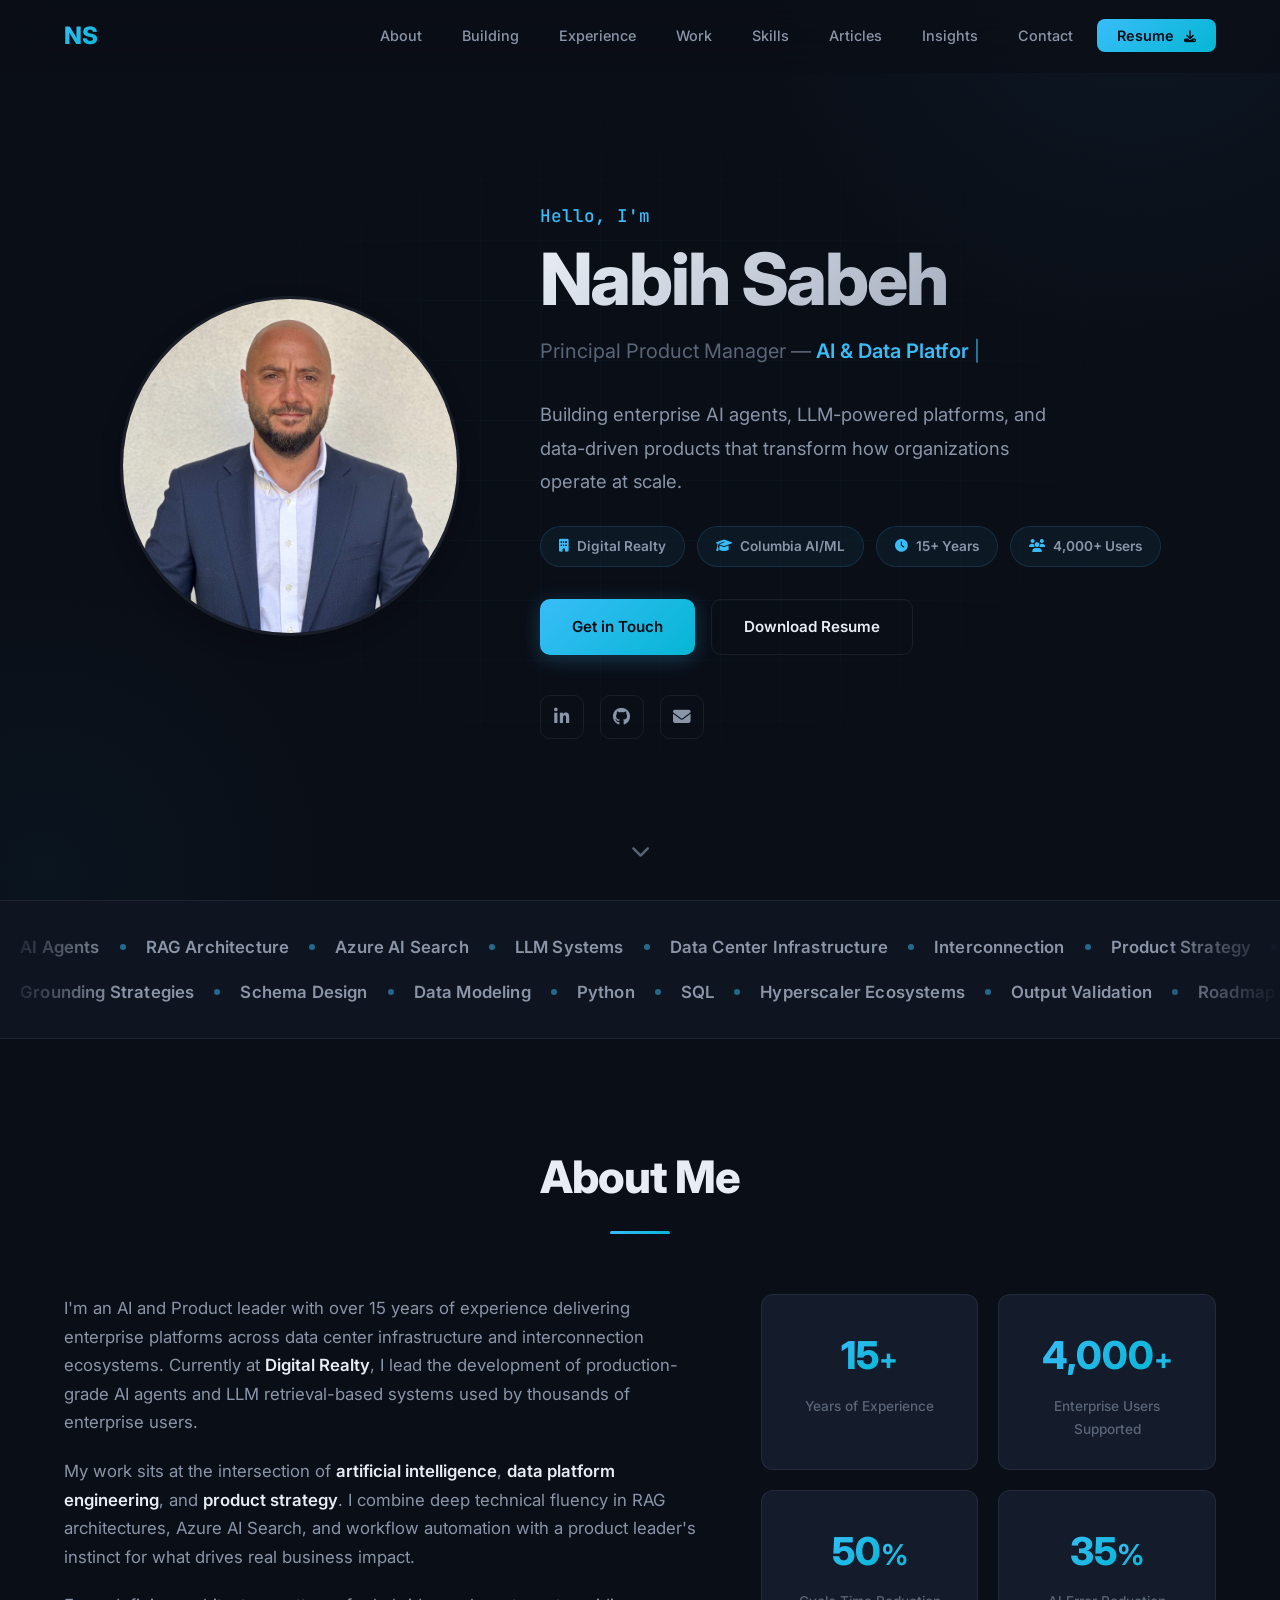
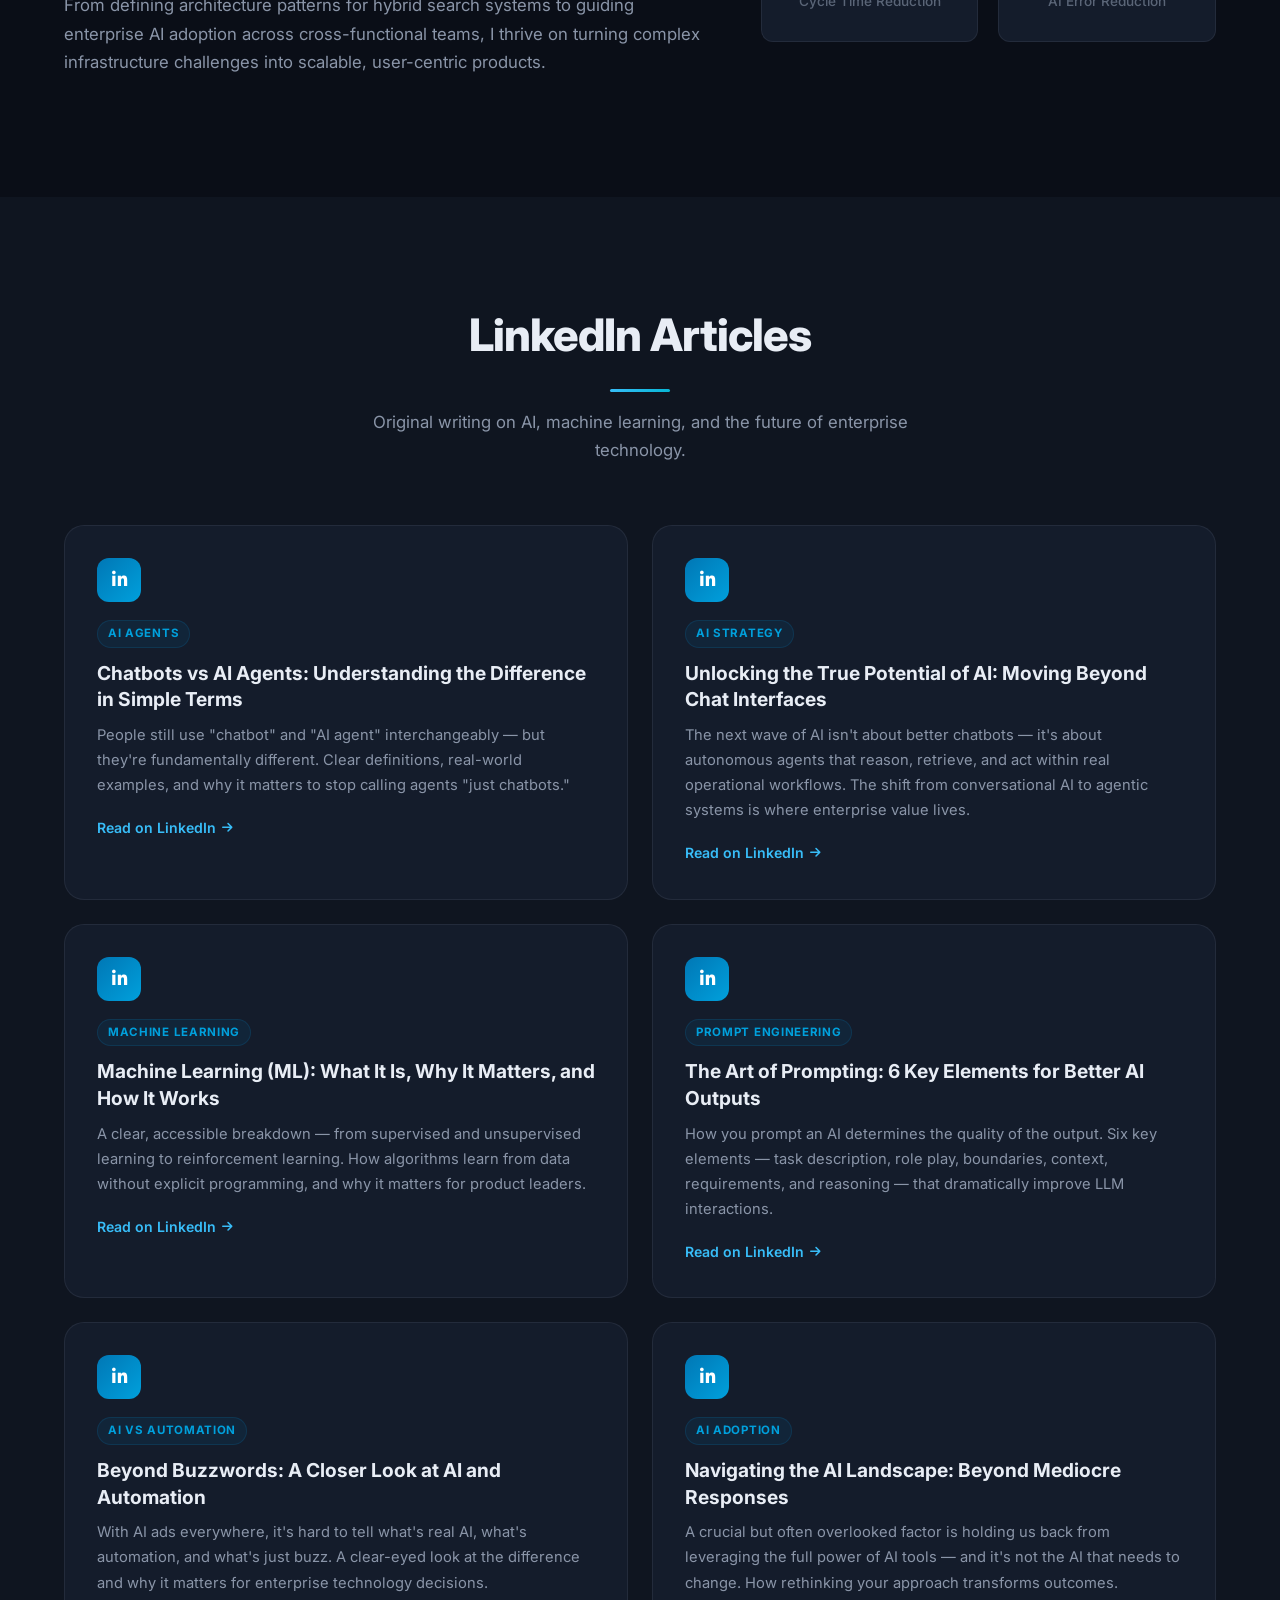
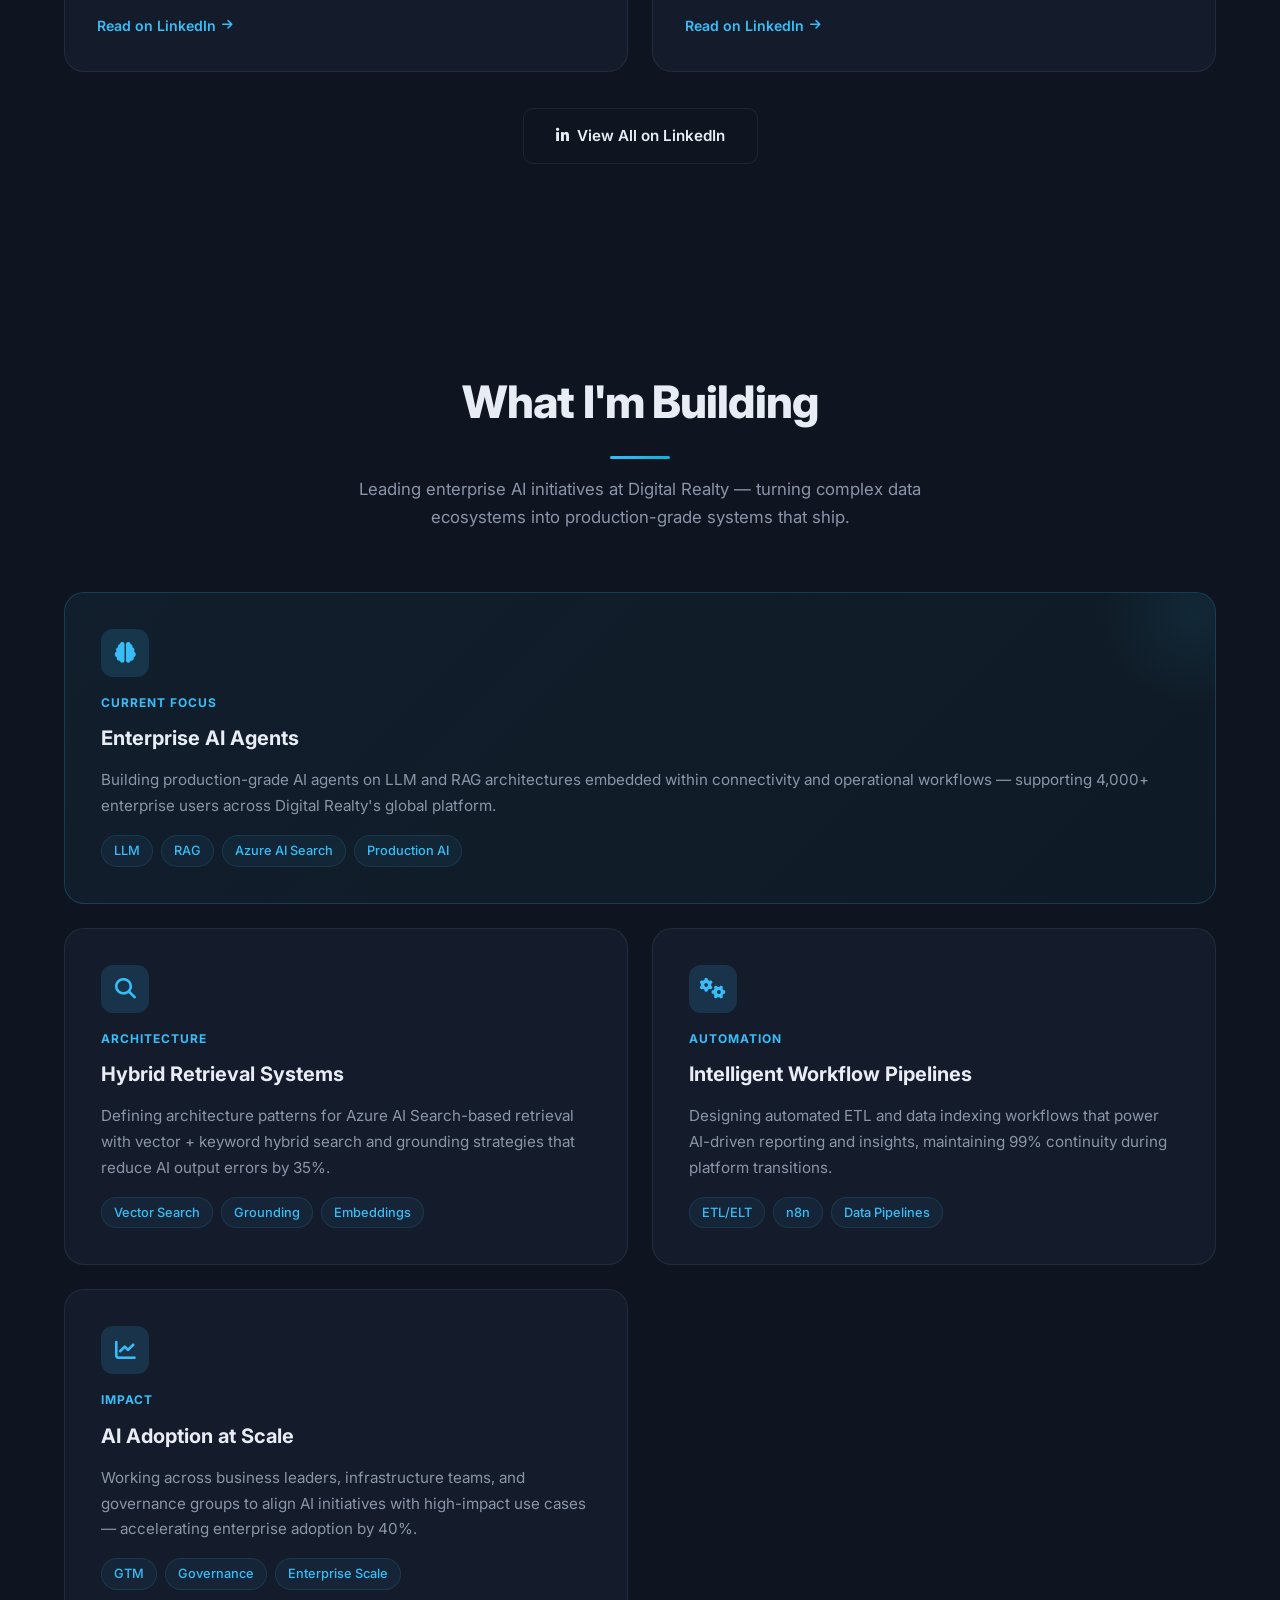
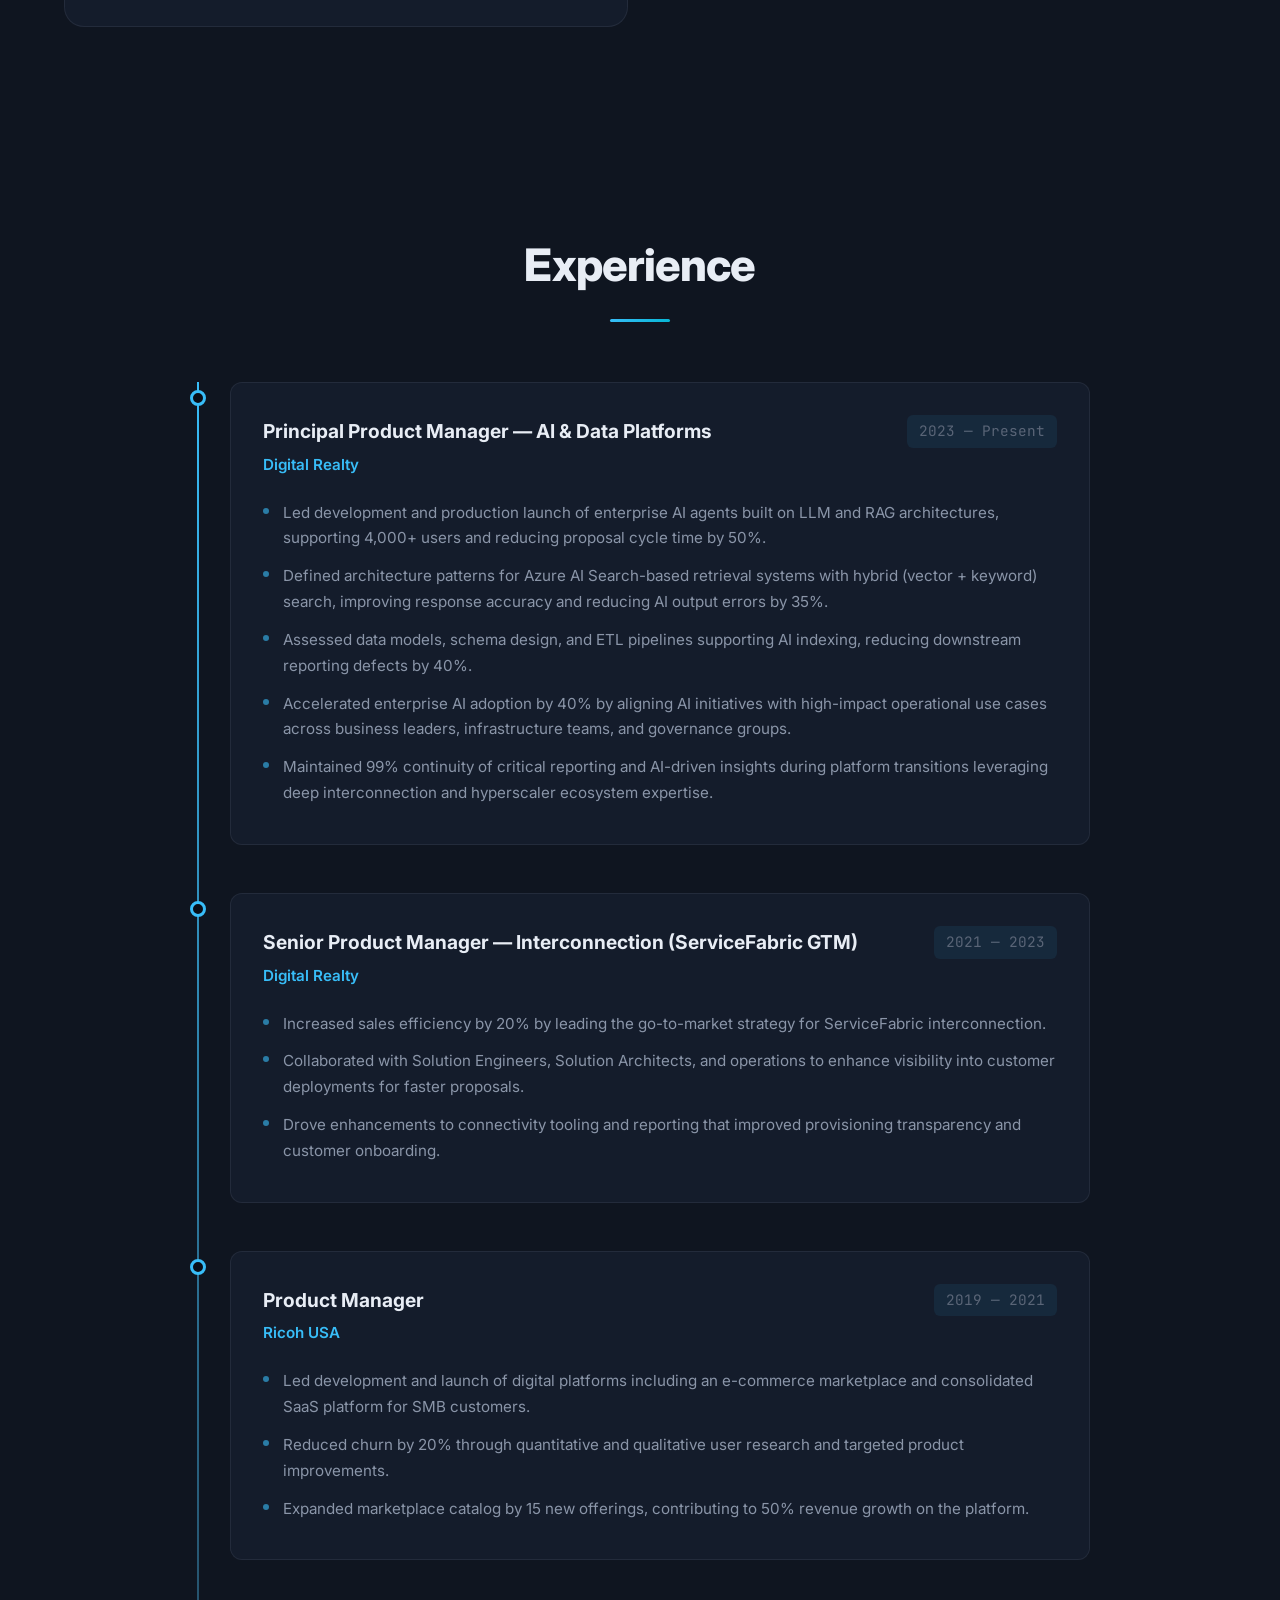
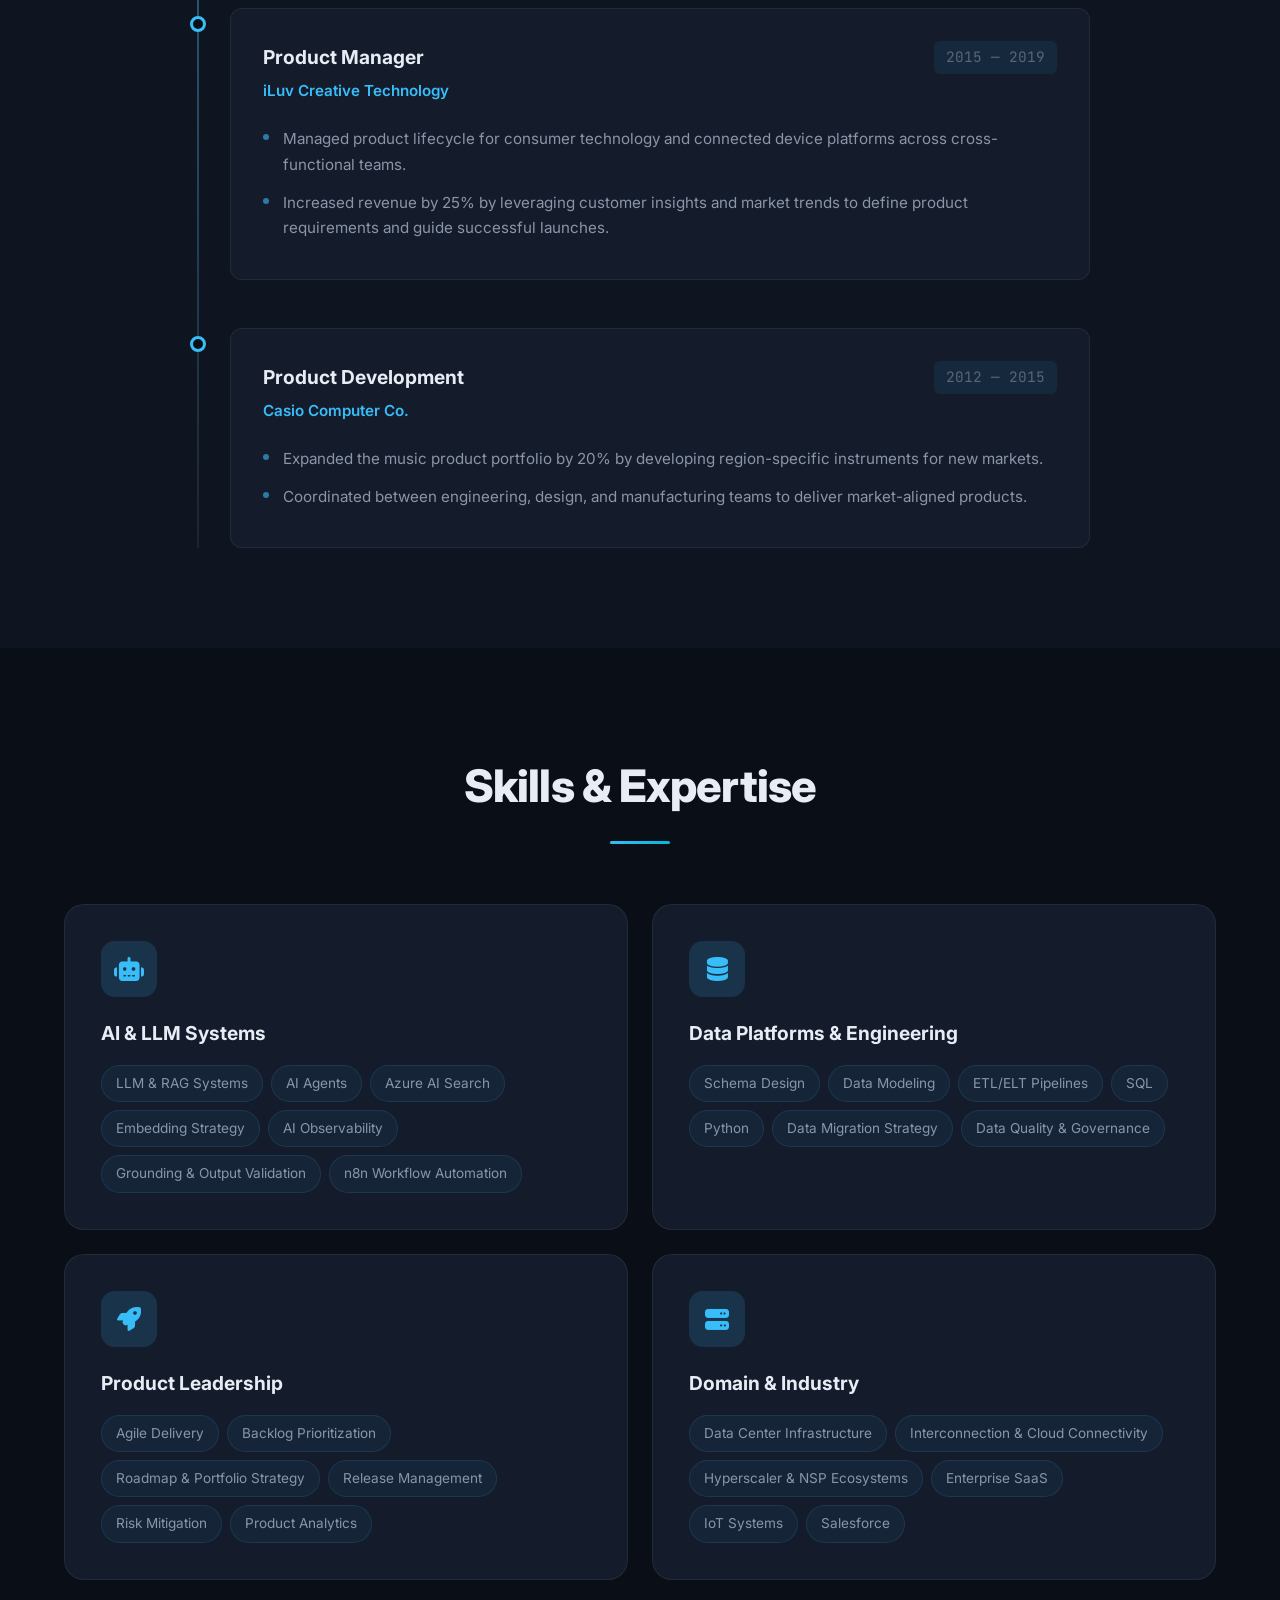
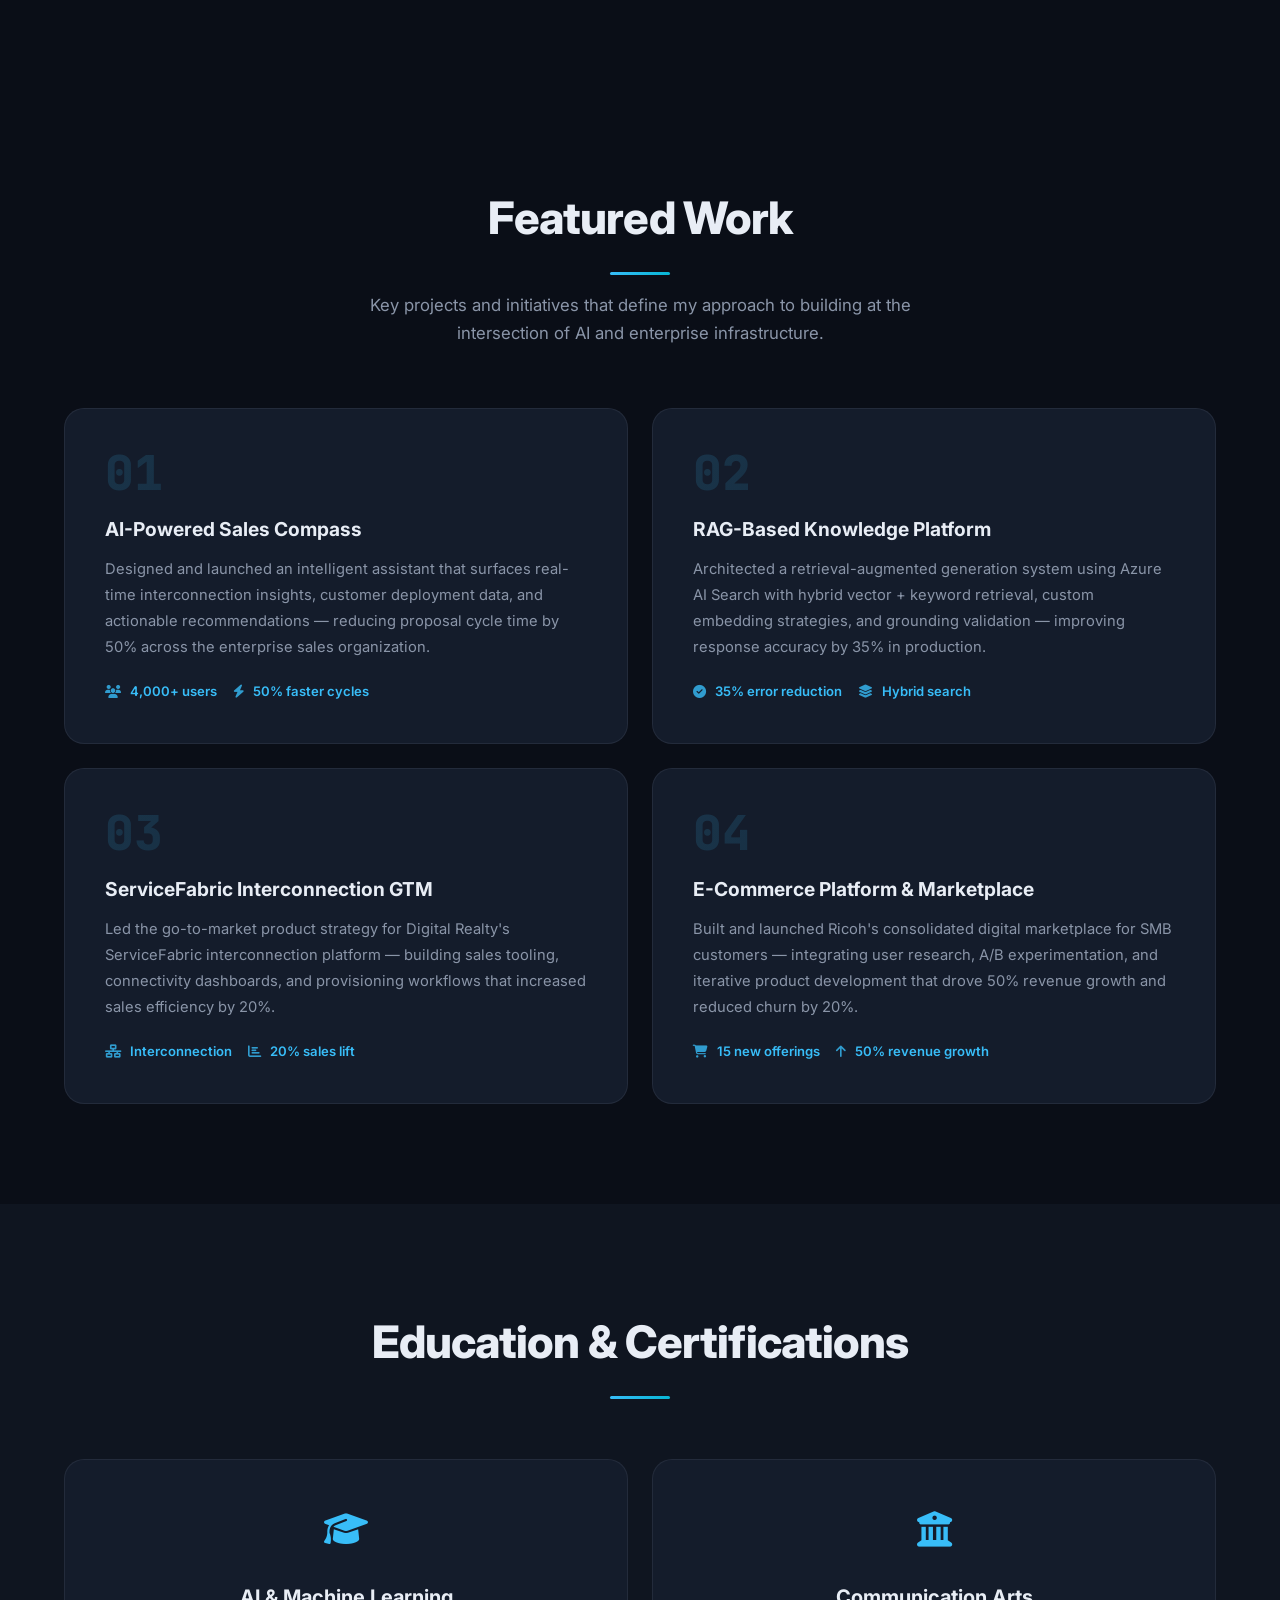
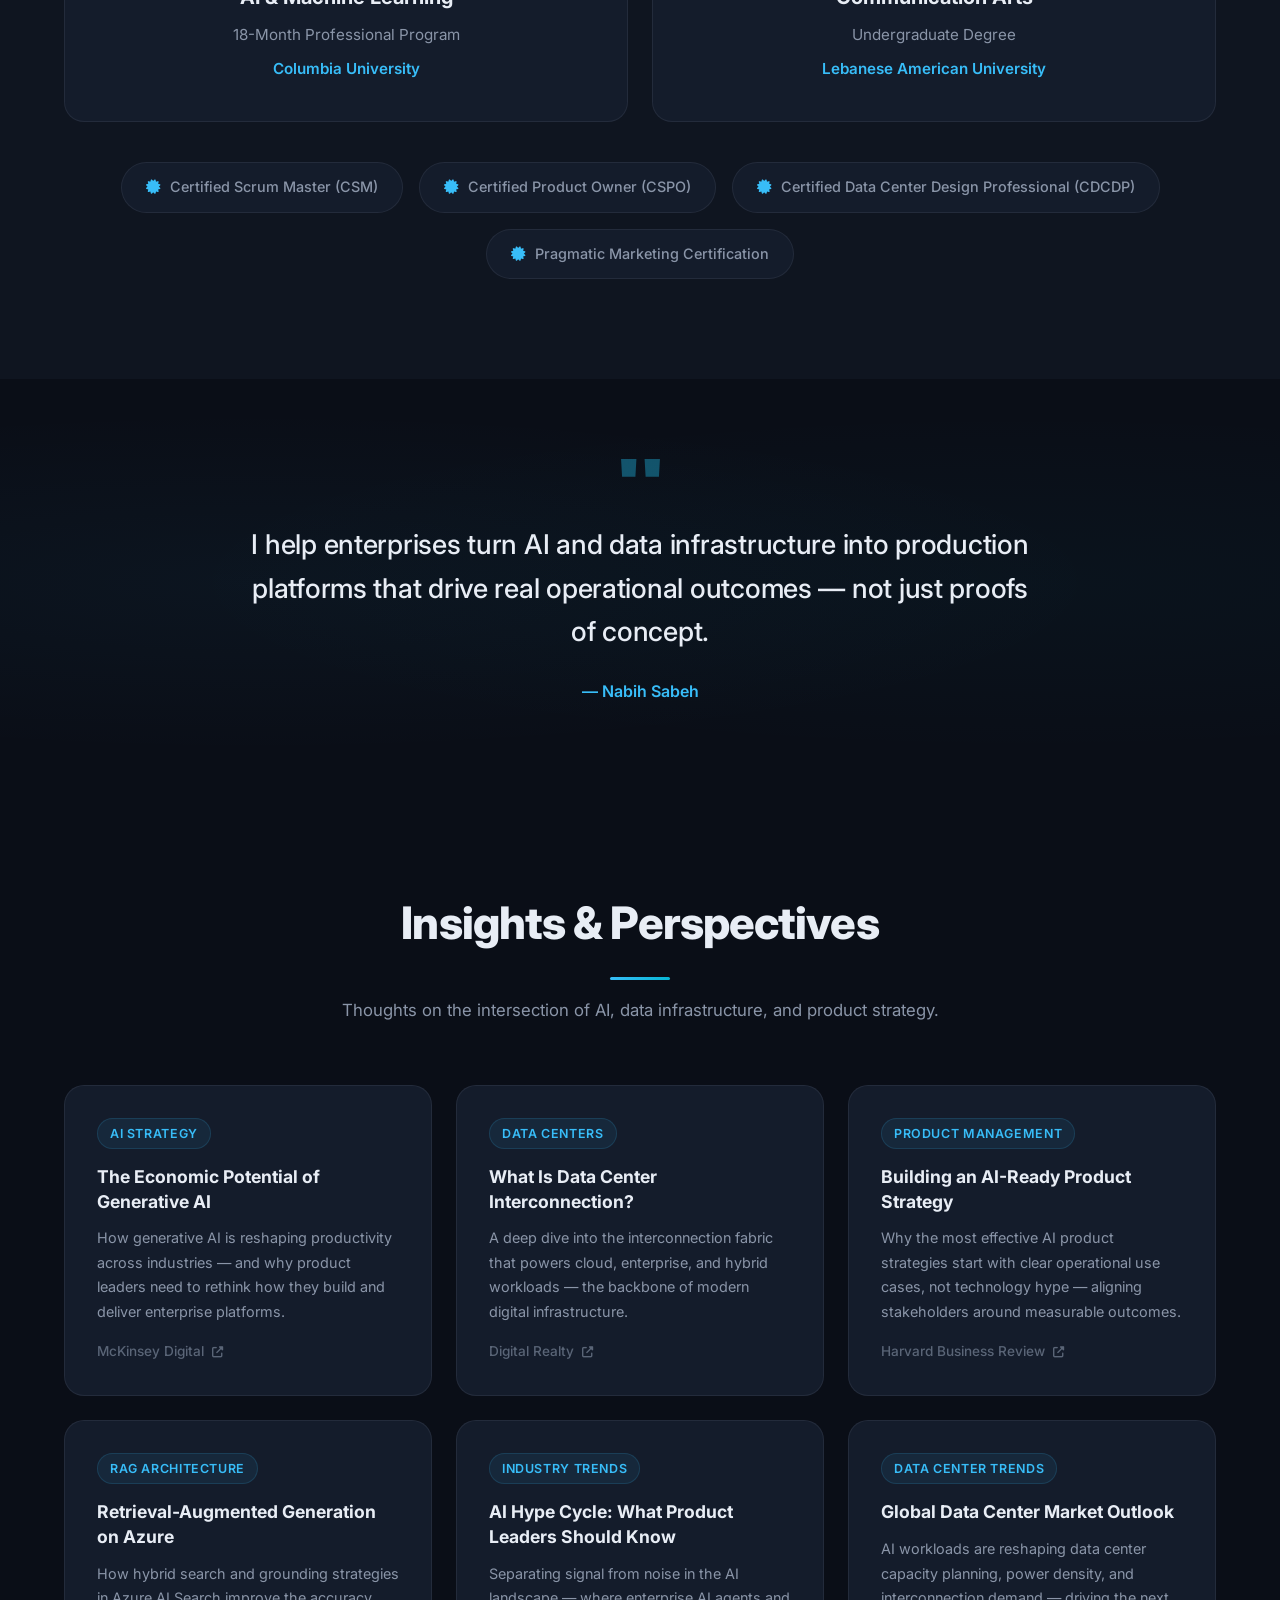
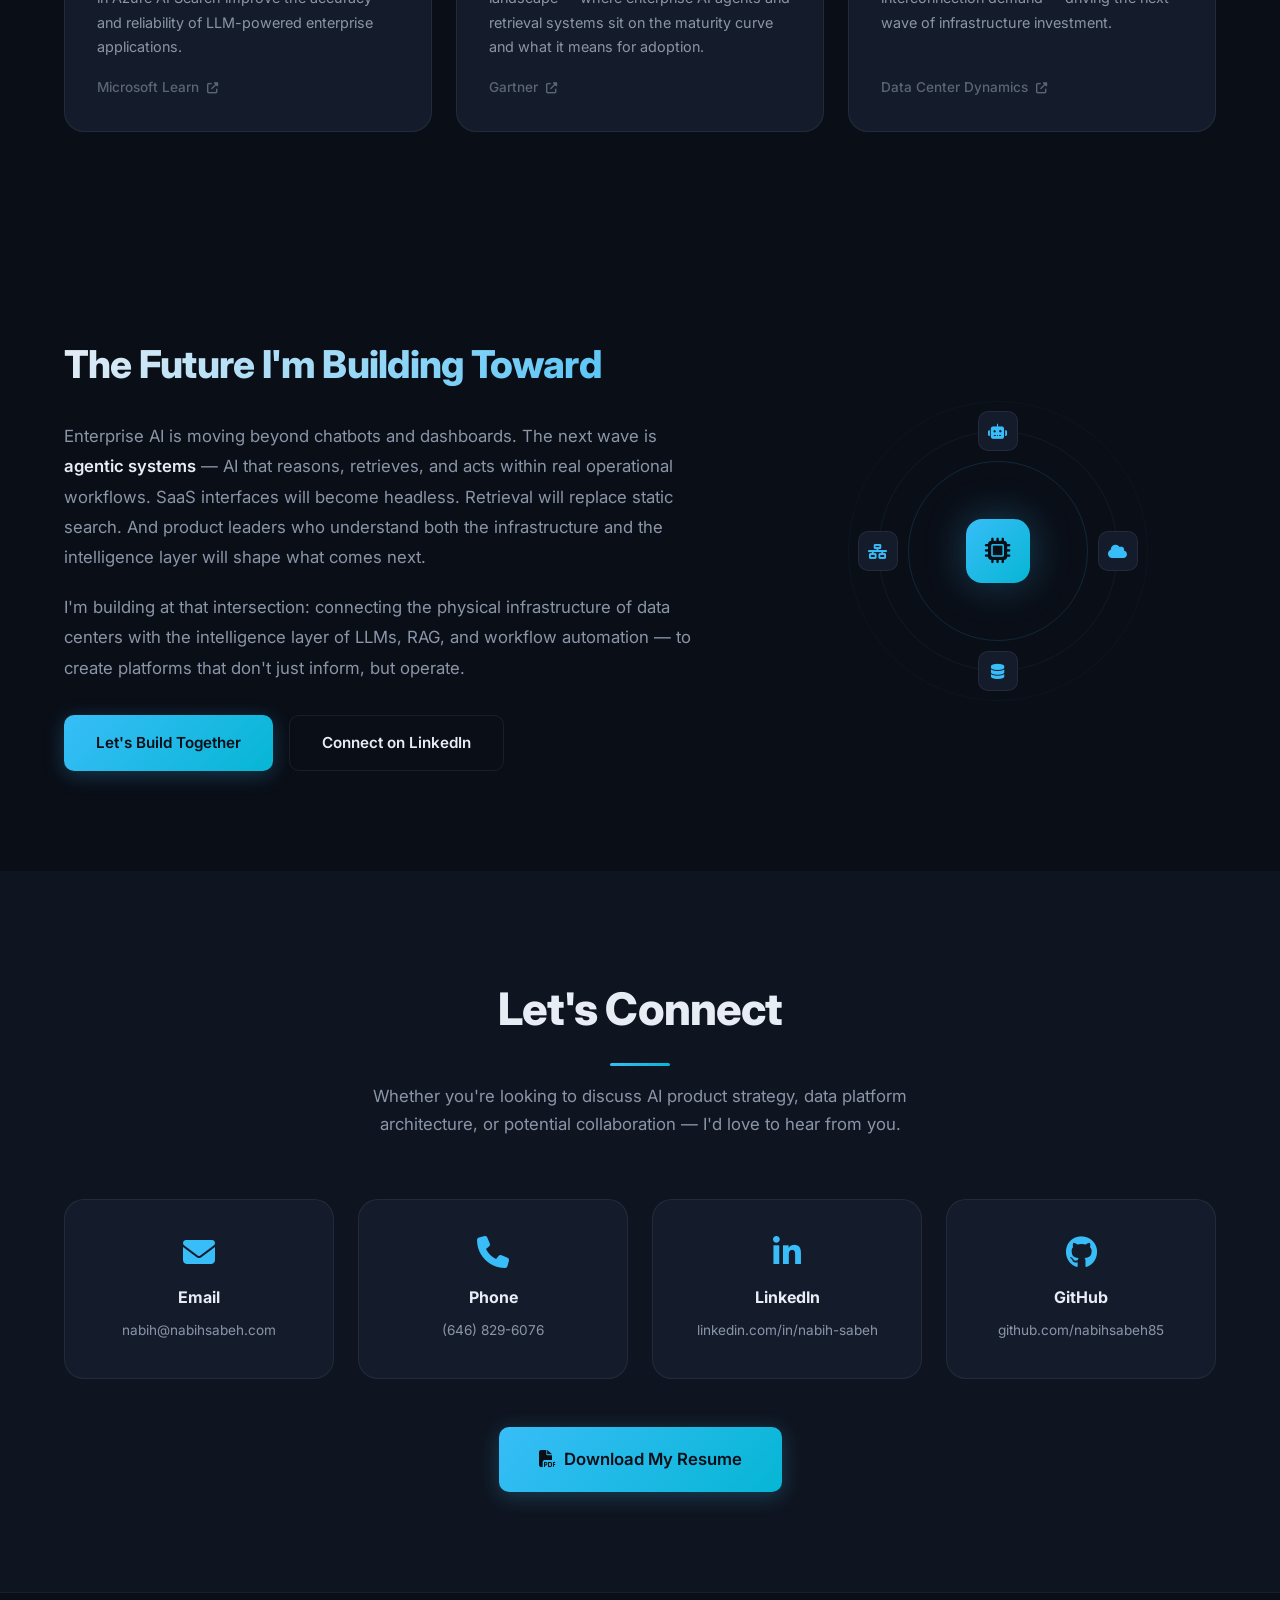
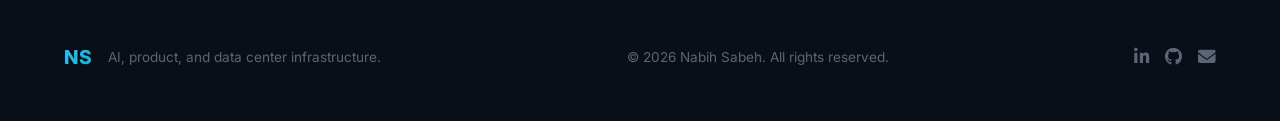
==== index.html @ 5e0ca06e "Initial commit: personal website for nabihsabeh.com Professional portfolio site with hero, about, Li" ====
<!DOCTYPE html>
<html lang="en">
<head>
  <meta charset="UTF-8">
  <meta name="viewport" content="width=device-width, initial-scale=1.0">
  <title>Nabih Sabeh — Principal Product Manager | AI & Data Platforms</title>
  <meta name="description" content="Nabih Sabeh is a Principal Product Manager specializing in AI agents, LLM/RAG systems, and enterprise data platforms with 15+ years of experience in data center infrastructure and interconnection ecosystems.">
  <link rel="preconnect" href="https://fonts.googleapis.com">
  <link rel="preconnect" href="https://fonts.gstatic.com" crossorigin>
  <link href="https://fonts.googleapis.com/css2?family=Inter:wght@300;400;500;600;700;800&family=JetBrains+Mono:wght@400;500&display=swap" rel="stylesheet">
  <link rel="stylesheet" href="https://cdnjs.cloudflare.com/ajax/libs/font-awesome/6.5.1/css/all.min.css">
  <link rel="stylesheet" href="style.css">
</head>
<body>

  <!-- Navigation -->
  <nav id="navbar">
    <div class="nav-container">
      <a href="#hero" class="nav-logo">NS</a>
      <button class="nav-toggle" id="navToggle" aria-label="Toggle navigation">
        <span></span><span></span><span></span>
      </button>
      <ul class="nav-links" id="navLinks">
        <li><a href="#about">About</a></li>
        <li><a href="#building">Building</a></li>
        <li><a href="#experience">Experience</a></li>
        <li><a href="#featured">Work</a></li>
        <li><a href="#skills">Skills</a></li>
        <li><a href="#articles">Articles</a></li>
        <li><a href="#insights">Insights</a></li>
        <li><a href="#contact">Contact</a></li>
        <li><a href="assets/Nabih_Sabeh_Resume.pdf" class="nav-cta" download>Resume <i class="fas fa-download"></i></a></li>
      </ul>
    </div>
  </nav>

  <!-- Hero Section -->
  <section id="hero">
    <div class="hero-bg-grid"></div>
    <div class="hero-content">
      <div class="hero-text">
        <p class="hero-greeting">Hello, I'm</p>
        <h1 class="hero-name">Nabih Sabeh</h1>
        <div class="hero-title-wrapper">
          <span class="hero-title-prefix">Principal Product Manager —</span>
          <span class="typed-text" id="typedText"></span>
          <span class="cursor-blink">|</span>
        </div>
        <p class="hero-summary">Building enterprise AI agents, LLM-powered platforms, and data-driven products that transform how organizations operate at scale.</p>
        <div class="hero-highlights">
          <div class="hero-highlight">
            <i class="fas fa-building"></i>
            <span>Digital Realty</span>
          </div>
          <div class="hero-highlight">
            <i class="fas fa-graduation-cap"></i>
            <span>Columbia AI/ML</span>
          </div>
          <div class="hero-highlight">
            <i class="fas fa-clock"></i>
            <span>15+ Years</span>
          </div>
          <div class="hero-highlight">
            <i class="fas fa-users"></i>
            <span>4,000+ Users</span>
          </div>
        </div>
        <div class="hero-cta">
          <a href="#contact" class="btn btn-primary">Get in Touch</a>
          <a href="assets/Nabih_Sabeh_Resume.pdf" class="btn btn-outline" download>Download Resume</a>
        </div>
        <div class="hero-socials">
          <a href="https://www.linkedin.com/in/nabih-sabeh/" target="_blank" rel="noopener" aria-label="LinkedIn"><i class="fab fa-linkedin-in"></i></a>
          <a href="https://github.com/nabihsabeh85" target="_blank" rel="noopener" aria-label="GitHub"><i class="fab fa-github"></i></a>
          <a href="mailto:nabih@nabihsabeh.com" aria-label="Email"><i class="fas fa-envelope"></i></a>
        </div>
      </div>
      <div class="hero-image-wrapper">
        <img src="assets/profile.png" alt="Nabih Sabeh" class="hero-image">
      </div>
    </div>
    <a href="#about" class="scroll-indicator" aria-label="Scroll down">
      <i class="fas fa-chevron-down"></i>
    </a>
  </section>

  <!-- Scrolling Marquee -->
  <div class="marquee-section">
    <div class="marquee-track">
      <div class="marquee-content">
        <span>AI Agents</span><span class="marquee-dot"></span>
        <span>RAG Architecture</span><span class="marquee-dot"></span>
        <span>Azure AI Search</span><span class="marquee-dot"></span>
        <span>LLM Systems</span><span class="marquee-dot"></span>
        <span>Data Center Infrastructure</span><span class="marquee-dot"></span>
        <span>Interconnection</span><span class="marquee-dot"></span>
        <span>Product Strategy</span><span class="marquee-dot"></span>
        <span>Hybrid Search</span><span class="marquee-dot"></span>
        <span>ETL Pipelines</span><span class="marquee-dot"></span>
        <span>Workflow Automation</span><span class="marquee-dot"></span>
        <span>Enterprise SaaS</span><span class="marquee-dot"></span>
        <span>Data Governance</span><span class="marquee-dot"></span>
        <span>Embedding Strategy</span><span class="marquee-dot"></span>
        <span>Agile Delivery</span><span class="marquee-dot"></span>
        <span>Cloud Connectivity</span><span class="marquee-dot"></span>
      </div>
      <div class="marquee-content" aria-hidden="true">
        <span>AI Agents</span><span class="marquee-dot"></span>
        <span>RAG Architecture</span><span class="marquee-dot"></span>
        <span>Azure AI Search</span><span class="marquee-dot"></span>
        <span>LLM Systems</span><span class="marquee-dot"></span>
        <span>Data Center Infrastructure</span><span class="marquee-dot"></span>
        <span>Interconnection</span><span class="marquee-dot"></span>
        <span>Product Strategy</span><span class="marquee-dot"></span>
        <span>Hybrid Search</span><span class="marquee-dot"></span>
        <span>ETL Pipelines</span><span class="marquee-dot"></span>
        <span>Workflow Automation</span><span class="marquee-dot"></span>
        <span>Enterprise SaaS</span><span class="marquee-dot"></span>
        <span>Data Governance</span><span class="marquee-dot"></span>
        <span>Embedding Strategy</span><span class="marquee-dot"></span>
        <span>Agile Delivery</span><span class="marquee-dot"></span>
        <span>Cloud Connectivity</span><span class="marquee-dot"></span>
      </div>
    </div>
    <div class="marquee-track marquee-reverse">
      <div class="marquee-content">
        <span>Grounding Strategies</span><span class="marquee-dot"></span>
        <span>Schema Design</span><span class="marquee-dot"></span>
        <span>Data Modeling</span><span class="marquee-dot"></span>
        <span>Python</span><span class="marquee-dot"></span>
        <span>SQL</span><span class="marquee-dot"></span>
        <span>Hyperscaler Ecosystems</span><span class="marquee-dot"></span>
        <span>Output Validation</span><span class="marquee-dot"></span>
        <span>Roadmap Strategy</span><span class="marquee-dot"></span>
        <span>Release Management</span><span class="marquee-dot"></span>
        <span>AI Observability</span><span class="marquee-dot"></span>
        <span>Salesforce</span><span class="marquee-dot"></span>
        <span>IoT Systems</span><span class="marquee-dot"></span>
        <span>Risk Mitigation</span><span class="marquee-dot"></span>
        <span>Product Analytics</span><span class="marquee-dot"></span>
        <span>Data Migration</span><span class="marquee-dot"></span>
      </div>
      <div class="marquee-content" aria-hidden="true">
        <span>Grounding Strategies</span><span class="marquee-dot"></span>
        <span>Schema Design</span><span class="marquee-dot"></span>
        <span>Data Modeling</span><span class="marquee-dot"></span>
        <span>Python</span><span class="marquee-dot"></span>
        <span>SQL</span><span class="marquee-dot"></span>
        <span>Hyperscaler Ecosystems</span><span class="marquee-dot"></span>
        <span>Output Validation</span><span class="marquee-dot"></span>
        <span>Roadmap Strategy</span><span class="marquee-dot"></span>
        <span>Release Management</span><span class="marquee-dot"></span>
        <span>AI Observability</span><span class="marquee-dot"></span>
        <span>Salesforce</span><span class="marquee-dot"></span>
        <span>IoT Systems</span><span class="marquee-dot"></span>
        <span>Risk Mitigation</span><span class="marquee-dot"></span>
        <span>Product Analytics</span><span class="marquee-dot"></span>
        <span>Data Migration</span><span class="marquee-dot"></span>
      </div>
    </div>
  </div>

  <!-- About Section -->
  <section id="about" class="section">
    <div class="container">
      <h2 class="section-title reveal">About Me</h2>
      <div class="about-grid reveal">
        <div class="about-text">
          <p>I'm an AI and Product leader with over 15 years of experience delivering enterprise platforms across data center infrastructure and interconnection ecosystems. Currently at <strong>Digital Realty</strong>, I lead the development of production-grade AI agents and LLM retrieval-based systems used by thousands of enterprise users.</p>
          <p>My work sits at the intersection of <strong>artificial intelligence</strong>, <strong>data platform engineering</strong>, and <strong>product strategy</strong>. I combine deep technical fluency in RAG architectures, Azure AI Search, and workflow automation with a product leader's instinct for what drives real business impact.</p>
          <p>From defining architecture patterns for hybrid search systems to guiding enterprise AI adoption across cross-functional teams, I thrive on turning complex infrastructure challenges into scalable, user-centric products.</p>
        </div>
        <div class="about-stats">
          <div class="stat-card reveal-delay-1">
            <span class="stat-number" data-count="15">0</span><span class="stat-plus">+</span>
            <span class="stat-label">Years of Experience</span>
          </div>
          <div class="stat-card reveal-delay-2">
            <span class="stat-number" data-count="4000">0</span><span class="stat-plus">+</span>
            <span class="stat-label">Enterprise Users Supported</span>
          </div>
          <div class="stat-card reveal-delay-3">
            <span class="stat-number" data-count="50">0</span><span class="stat-plus">%</span>
            <span class="stat-label">Cycle Time Reduction</span>
          </div>
          <div class="stat-card reveal-delay-4">
            <span class="stat-number" data-count="35">0</span><span class="stat-plus">%</span>
            <span class="stat-label">AI Error Reduction</span>
          </div>
        </div>
      </div>
    </div>
  </section>

  <!-- LinkedIn Articles -->
  <section id="articles" class="section section-alt">
    <div class="container">
      <h2 class="section-title reveal">LinkedIn Articles</h2>
      <p class="section-subtitle reveal">Original writing on AI, machine learning, and the future of enterprise technology.</p>
      <div class="articles-grid">

        <a href="https://www.linkedin.com/posts/nabih-sabeh_ai-chatbots-aiagents-activity-7324807387704418304-_RdM" target="_blank" rel="noopener" class="article-card reveal">
          <div class="article-icon"><i class="fab fa-linkedin-in"></i></div>
          <div class="article-body">
            <div class="article-tag">AI Agents</div>
            <h3>Chatbots vs AI Agents: Understanding the Difference in Simple Terms</h3>
            <p>People still use "chatbot" and "AI agent" interchangeably — but they're fundamentally different. Clear definitions, real-world examples, and why it matters to stop calling agents "just chatbots."</p>
            <span class="article-read">Read on LinkedIn <i class="fas fa-arrow-right"></i></span>
          </div>
        </a>

        <a href="https://www.linkedin.com/posts/nabih-sabeh_ai-innovation-futureofwork-activity-7204152120143458305-u5Pz" target="_blank" rel="noopener" class="article-card reveal">
          <div class="article-icon"><i class="fab fa-linkedin-in"></i></div>
          <div class="article-body">
            <div class="article-tag">AI Strategy</div>
            <h3>Unlocking the True Potential of AI: Moving Beyond Chat Interfaces</h3>
            <p>The next wave of AI isn't about better chatbots — it's about autonomous agents that reason, retrieve, and act within real operational workflows. The shift from conversational AI to agentic systems is where enterprise value lives.</p>
            <span class="article-read">Read on LinkedIn <i class="fas fa-arrow-right"></i></span>
          </div>
        </a>

        <a href="https://www.linkedin.com/posts/nabih-sabeh_techtalk-machinelearning-futureisnow-activity-7171271437750620162-PAg6" target="_blank" rel="noopener" class="article-card reveal">
          <div class="article-icon"><i class="fab fa-linkedin-in"></i></div>
          <div class="article-body">
            <div class="article-tag">Machine Learning</div>
            <h3>Machine Learning (ML): What It Is, Why It Matters, and How It Works</h3>
            <p>A clear, accessible breakdown — from supervised and unsupervised learning to reinforcement learning. How algorithms learn from data without explicit programming, and why it matters for product leaders.</p>
            <span class="article-read">Read on LinkedIn <i class="fas fa-arrow-right"></i></span>
          </div>
        </a>

        <a href="https://www.linkedin.com/posts/nabih-sabeh_in-my-last-article-i-discussed-the-importance-activity-7170813043059200000-send" target="_blank" rel="noopener" class="article-card reveal">
          <div class="article-icon"><i class="fab fa-linkedin-in"></i></div>
          <div class="article-body">
            <div class="article-tag">Prompt Engineering</div>
            <h3>The Art of Prompting: 6 Key Elements for Better AI Outputs</h3>
            <p>How you prompt an AI determines the quality of the output. Six key elements — task description, role play, boundaries, context, requirements, and reasoning — that dramatically improve LLM interactions.</p>
            <span class="article-read">Read on LinkedIn <i class="fas fa-arrow-right"></i></span>
          </div>
        </a>

        <a href="https://www.linkedin.com/posts/nabih-sabeh_aivsautomation-techtalk-activity-7170494806081671168-dzj8" target="_blank" rel="noopener" class="article-card reveal">
          <div class="article-icon"><i class="fab fa-linkedin-in"></i></div>
          <div class="article-body">
            <div class="article-tag">AI vs Automation</div>
            <h3>Beyond Buzzwords: A Closer Look at AI and Automation</h3>
            <p>With AI ads everywhere, it's hard to tell what's real AI, what's automation, and what's just buzz. A clear-eyed look at the difference and why it matters for enterprise technology decisions.</p>
            <span class="article-read">Read on LinkedIn <i class="fas fa-arrow-right"></i></span>
          </div>
        </a>

        <a href="https://www.linkedin.com/posts/nabih-sabeh_ai-artificialintelligence-innovation-activity-7170070961474510848-5f0E" target="_blank" rel="noopener" class="article-card reveal">
          <div class="article-icon"><i class="fab fa-linkedin-in"></i></div>
          <div class="article-body">
            <div class="article-tag">AI Adoption</div>
            <h3>Navigating the AI Landscape: Beyond Mediocre Responses</h3>
            <p>A crucial but often overlooked factor is holding us back from leveraging the full power of AI tools — and it's not the AI that needs to change. How rethinking your approach transforms outcomes.</p>
            <span class="article-read">Read on LinkedIn <i class="fas fa-arrow-right"></i></span>
          </div>
        </a>

      </div>
      <div class="articles-cta reveal">
        <a href="https://www.linkedin.com/in/nabih-sabeh/recent-activity/articles/" target="_blank" rel="noopener" class="btn btn-outline">
          <i class="fab fa-linkedin-in"></i> View All on LinkedIn
        </a>
      </div>
    </div>
  </section>

  <!-- What I'm Building -->
  <section id="building" class="section section-alt">
    <div class="container">
      <h2 class="section-title reveal">What I'm Building</h2>
      <p class="section-subtitle reveal">Leading enterprise AI initiatives at Digital Realty — turning complex data ecosystems into production-grade systems that ship.</p>
      <div class="building-grid">
        <div class="building-card building-card-featured reveal">
          <div class="building-card-glow"></div>
          <div class="building-icon"><i class="fas fa-brain"></i></div>
          <div class="building-label">Current Focus</div>
          <h3>Enterprise AI Agents</h3>
          <p>Building production-grade AI agents on LLM and RAG architectures embedded within connectivity and operational workflows — supporting 4,000+ enterprise users across Digital Realty's global platform.</p>
          <div class="building-tags">
            <span>LLM</span><span>RAG</span><span>Azure AI Search</span><span>Production AI</span>
          </div>
        </div>
        <div class="building-card reveal">
          <div class="building-icon"><i class="fas fa-search"></i></div>
          <div class="building-label">Architecture</div>
          <h3>Hybrid Retrieval Systems</h3>
          <p>Defining architecture patterns for Azure AI Search-based retrieval with vector + keyword hybrid search and grounding strategies that reduce AI output errors by 35%.</p>
          <div class="building-tags">
            <span>Vector Search</span><span>Grounding</span><span>Embeddings</span>
          </div>
        </div>
        <div class="building-card reveal">
          <div class="building-icon"><i class="fas fa-cogs"></i></div>
          <div class="building-label">Automation</div>
          <h3>Intelligent Workflow Pipelines</h3>
          <p>Designing automated ETL and data indexing workflows that power AI-driven reporting and insights, maintaining 99% continuity during platform transitions.</p>
          <div class="building-tags">
            <span>ETL/ELT</span><span>n8n</span><span>Data Pipelines</span>
          </div>
        </div>
        <div class="building-card reveal">
          <div class="building-icon"><i class="fas fa-chart-line"></i></div>
          <div class="building-label">Impact</div>
          <h3>AI Adoption at Scale</h3>
          <p>Working across business leaders, infrastructure teams, and governance groups to align AI initiatives with high-impact use cases — accelerating enterprise adoption by 40%.</p>
          <div class="building-tags">
            <span>GTM</span><span>Governance</span><span>Enterprise Scale</span>
          </div>
        </div>
      </div>
    </div>
  </section>

  <!-- Experience Section -->
  <section id="experience" class="section section-alt">
    <div class="container">
      <h2 class="section-title reveal">Experience</h2>
      <div class="timeline">

        <div class="timeline-item reveal">
          <div class="timeline-marker"></div>
          <div class="timeline-content">
            <div class="timeline-header">
              <div>
                <h3>Principal Product Manager — AI & Data Platforms</h3>
                <p class="timeline-company">Digital Realty</p>
              </div>
              <span class="timeline-date">2023 — Present</span>
            </div>
            <ul class="timeline-details">
              <li>Led development and production launch of enterprise AI agents built on LLM and RAG architectures, supporting 4,000+ users and reducing proposal cycle time by 50%.</li>
              <li>Defined architecture patterns for Azure AI Search-based retrieval systems with hybrid (vector + keyword) search, improving response accuracy and reducing AI output errors by 35%.</li>
              <li>Assessed data models, schema design, and ETL pipelines supporting AI indexing, reducing downstream reporting defects by 40%.</li>
              <li>Accelerated enterprise AI adoption by 40% by aligning AI initiatives with high-impact operational use cases across business leaders, infrastructure teams, and governance groups.</li>
              <li>Maintained 99% continuity of critical reporting and AI-driven insights during platform transitions leveraging deep interconnection and hyperscaler ecosystem expertise.</li>
            </ul>
          </div>
        </div>

        <div class="timeline-item reveal">
          <div class="timeline-marker"></div>
          <div class="timeline-content">
            <div class="timeline-header">
              <div>
                <h3>Senior Product Manager — Interconnection (ServiceFabric GTM)</h3>
                <p class="timeline-company">Digital Realty</p>
              </div>
              <span class="timeline-date">2021 — 2023</span>
            </div>
            <ul class="timeline-details">
              <li>Increased sales efficiency by 20% by leading the go-to-market strategy for ServiceFabric interconnection.</li>
              <li>Collaborated with Solution Engineers, Solution Architects, and operations to enhance visibility into customer deployments for faster proposals.</li>
              <li>Drove enhancements to connectivity tooling and reporting that improved provisioning transparency and customer onboarding.</li>
            </ul>
          </div>
        </div>

        <div class="timeline-item reveal">
          <div class="timeline-marker"></div>
          <div class="timeline-content">
            <div class="timeline-header">
              <div>
                <h3>Product Manager</h3>
                <p class="timeline-company">Ricoh USA</p>
              </div>
              <span class="timeline-date">2019 — 2021</span>
            </div>
            <ul class="timeline-details">
              <li>Led development and launch of digital platforms including an e-commerce marketplace and consolidated SaaS platform for SMB customers.</li>
              <li>Reduced churn by 20% through quantitative and qualitative user research and targeted product improvements.</li>
              <li>Expanded marketplace catalog by 15 new offerings, contributing to 50% revenue growth on the platform.</li>
            </ul>
          </div>
        </div>

        <div class="timeline-item reveal">
          <div class="timeline-marker"></div>
          <div class="timeline-content">
            <div class="timeline-header">
              <div>
                <h3>Product Manager</h3>
                <p class="timeline-company">iLuv Creative Technology</p>
              </div>
              <span class="timeline-date">2015 — 2019</span>
            </div>
            <ul class="timeline-details">
              <li>Managed product lifecycle for consumer technology and connected device platforms across cross-functional teams.</li>
              <li>Increased revenue by 25% by leveraging customer insights and market trends to define product requirements and guide successful launches.</li>
            </ul>
          </div>
        </div>

        <div class="timeline-item reveal">
          <div class="timeline-marker"></div>
          <div class="timeline-content">
            <div class="timeline-header">
              <div>
                <h3>Product Development</h3>
                <p class="timeline-company">Casio Computer Co.</p>
              </div>
              <span class="timeline-date">2012 — 2015</span>
            </div>
            <ul class="timeline-details">
              <li>Expanded the music product portfolio by 20% by developing region-specific instruments for new markets.</li>
              <li>Coordinated between engineering, design, and manufacturing teams to deliver market-aligned products.</li>
            </ul>
          </div>
        </div>

      </div>
    </div>
  </section>

  <!-- Skills Section -->
  <section id="skills" class="section">
    <div class="container">
      <h2 class="section-title reveal">Skills & Expertise</h2>
      <div class="skills-grid">

        <div class="skill-card reveal">
          <div class="skill-icon"><i class="fas fa-robot"></i></div>
          <h3>AI & LLM Systems</h3>
          <div class="skill-tags">
            <span>LLM & RAG Systems</span>
            <span>AI Agents</span>
            <span>Azure AI Search</span>
            <span>Embedding Strategy</span>
            <span>AI Observability</span>
            <span>Grounding & Output Validation</span>
            <span>n8n Workflow Automation</span>
          </div>
        </div>

        <div class="skill-card reveal">
          <div class="skill-icon"><i class="fas fa-database"></i></div>
          <h3>Data Platforms & Engineering</h3>
          <div class="skill-tags">
            <span>Schema Design</span>
            <span>Data Modeling</span>
            <span>ETL/ELT Pipelines</span>
            <span>SQL</span>
            <span>Python</span>
            <span>Data Migration Strategy</span>
            <span>Data Quality & Governance</span>
          </div>
        </div>

        <div class="skill-card reveal">
          <div class="skill-icon"><i class="fas fa-rocket"></i></div>
          <h3>Product Leadership</h3>
          <div class="skill-tags">
            <span>Agile Delivery</span>
            <span>Backlog Prioritization</span>
            <span>Roadmap & Portfolio Strategy</span>
            <span>Release Management</span>
            <span>Risk Mitigation</span>
            <span>Product Analytics</span>
          </div>
        </div>

        <div class="skill-card reveal">
          <div class="skill-icon"><i class="fas fa-server"></i></div>
          <h3>Domain & Industry</h3>
          <div class="skill-tags">
            <span>Data Center Infrastructure</span>
            <span>Interconnection & Cloud Connectivity</span>
            <span>Hyperscaler & NSP Ecosystems</span>
            <span>Enterprise SaaS</span>
            <span>IoT Systems</span>
            <span>Salesforce</span>
          </div>
        </div>

      </div>
    </div>
  </section>

  <!-- Featured Work -->
  <section id="featured" class="section">
    <div class="container">
      <h2 class="section-title reveal">Featured Work</h2>
      <p class="section-subtitle reveal">Key projects and initiatives that define my approach to building at the intersection of AI and enterprise infrastructure.</p>
      <div class="featured-grid">
        <div class="featured-card reveal">
          <div class="featured-number">01</div>
          <h3>AI-Powered Sales Compass</h3>
          <p>Designed and launched an intelligent assistant that surfaces real-time interconnection insights, customer deployment data, and actionable recommendations — reducing proposal cycle time by 50% across the enterprise sales organization.</p>
          <div class="featured-meta">
            <span><i class="fas fa-users"></i> 4,000+ users</span>
            <span><i class="fas fa-bolt"></i> 50% faster cycles</span>
          </div>
        </div>
        <div class="featured-card reveal">
          <div class="featured-number">02</div>
          <h3>RAG-Based Knowledge Platform</h3>
          <p>Architected a retrieval-augmented generation system using Azure AI Search with hybrid vector + keyword retrieval, custom embedding strategies, and grounding validation — improving response accuracy by 35% in production.</p>
          <div class="featured-meta">
            <span><i class="fas fa-check-circle"></i> 35% error reduction</span>
            <span><i class="fas fa-layer-group"></i> Hybrid search</span>
          </div>
        </div>
        <div class="featured-card reveal">
          <div class="featured-number">03</div>
          <h3>ServiceFabric Interconnection GTM</h3>
          <p>Led the go-to-market product strategy for Digital Realty's ServiceFabric interconnection platform — building sales tooling, connectivity dashboards, and provisioning workflows that increased sales efficiency by 20%.</p>
          <div class="featured-meta">
            <span><i class="fas fa-network-wired"></i> Interconnection</span>
            <span><i class="fas fa-chart-bar"></i> 20% sales lift</span>
          </div>
        </div>
        <div class="featured-card reveal">
          <div class="featured-number">04</div>
          <h3>E-Commerce Platform & Marketplace</h3>
          <p>Built and launched Ricoh's consolidated digital marketplace for SMB customers — integrating user research, A/B experimentation, and iterative product development that drove 50% revenue growth and reduced churn by 20%.</p>
          <div class="featured-meta">
            <span><i class="fas fa-shopping-cart"></i> 15 new offerings</span>
            <span><i class="fas fa-arrow-up"></i> 50% revenue growth</span>
          </div>
        </div>
      </div>
    </div>
  </section>

  <!-- Education Section -->
  <section id="education" class="section section-alt">
    <div class="container">
      <h2 class="section-title reveal">Education & Certifications</h2>
      <div class="edu-grid">
        <div class="edu-card reveal">
          <div class="edu-icon"><i class="fas fa-graduation-cap"></i></div>
          <h3>AI & Machine Learning</h3>
          <p class="edu-detail">18-Month Professional Program</p>
          <p class="edu-school">Columbia University</p>
        </div>
        <div class="edu-card reveal">
          <div class="edu-icon"><i class="fas fa-university"></i></div>
          <h3>Communication Arts</h3>
          <p class="edu-detail">Undergraduate Degree</p>
          <p class="edu-school">Lebanese American University</p>
        </div>
      </div>
      <div class="certs-grid">
        <div class="cert-badge reveal"><i class="fas fa-certificate"></i> Certified Scrum Master (CSM)</div>
        <div class="cert-badge reveal"><i class="fas fa-certificate"></i> Certified Product Owner (CSPO)</div>
        <div class="cert-badge reveal"><i class="fas fa-certificate"></i> Certified Data Center Design Professional (CDCDP)</div>
        <div class="cert-badge reveal"><i class="fas fa-certificate"></i> Pragmatic Marketing Certification</div>
      </div>
    </div>
  </section>

  <!-- Quote Callout -->
  <section class="quote-section">
    <div class="container">
      <blockquote class="pull-quote reveal">
        <span class="quote-mark">"</span>
        <p>I help enterprises turn AI and data infrastructure into production platforms that drive real operational outcomes — not just proofs of concept.</p>
        <cite>— Nabih Sabeh</cite>
      </blockquote>
    </div>
  </section>

  <!-- Insights Section -->
  <section id="insights" class="section">
    <div class="container">
      <h2 class="section-title reveal">Insights & Perspectives</h2>
      <p class="section-subtitle reveal">Thoughts on the intersection of AI, data infrastructure, and product strategy.</p>
      <div class="insights-grid">

        <a href="https://www.mckinsey.com/capabilities/mckinsey-digital/our-insights/the-economic-potential-of-generative-ai-the-next-productivity-frontier" target="_blank" rel="noopener" class="insight-card reveal">
          <div class="insight-tag">AI Strategy</div>
          <h3>The Economic Potential of Generative AI</h3>
          <p>How generative AI is reshaping productivity across industries — and why product leaders need to rethink how they build and deliver enterprise platforms.</p>
          <span class="insight-source">McKinsey Digital <i class="fas fa-external-link-alt"></i></span>
        </a>

        <a href="https://www.digitalrealty.com/resources/articles/what-is-data-center-interconnection" target="_blank" rel="noopener" class="insight-card reveal">
          <div class="insight-tag">Data Centers</div>
          <h3>What Is Data Center Interconnection?</h3>
          <p>A deep dive into the interconnection fabric that powers cloud, enterprise, and hybrid workloads — the backbone of modern digital infrastructure.</p>
          <span class="insight-source">Digital Realty <i class="fas fa-external-link-alt"></i></span>
        </a>

        <a href="https://hbr.org/2024/09/a-guide-to-building-an-ai-ready-product-strategy" target="_blank" rel="noopener" class="insight-card reveal">
          <div class="insight-tag">Product Management</div>
          <h3>Building an AI-Ready Product Strategy</h3>
          <p>Why the most effective AI product strategies start with clear operational use cases, not technology hype — aligning stakeholders around measurable outcomes.</p>
          <span class="insight-source">Harvard Business Review <i class="fas fa-external-link-alt"></i></span>
        </a>

        <a href="https://learn.microsoft.com/en-us/azure/search/retrieval-augmented-generation-overview" target="_blank" rel="noopener" class="insight-card reveal">
          <div class="insight-tag">RAG Architecture</div>
          <h3>Retrieval-Augmented Generation on Azure</h3>
          <p>How hybrid search and grounding strategies in Azure AI Search improve the accuracy and reliability of LLM-powered enterprise applications.</p>
          <span class="insight-source">Microsoft Learn <i class="fas fa-external-link-alt"></i></span>
        </a>

        <a href="https://www.gartner.com/en/articles/what-s-new-in-artificial-intelligence-from-the-2023-gartner-hype-cycle" target="_blank" rel="noopener" class="insight-card reveal">
          <div class="insight-tag">Industry Trends</div>
          <h3>AI Hype Cycle: What Product Leaders Should Know</h3>
          <p>Separating signal from noise in the AI landscape — where enterprise AI agents and retrieval systems sit on the maturity curve and what it means for adoption.</p>
          <span class="insight-source">Gartner <i class="fas fa-external-link-alt"></i></span>
        </a>

        <a href="https://www.datacenterdynamics.com/en/marketwatch/global-data-center-trends-2024/" target="_blank" rel="noopener" class="insight-card reveal">
          <div class="insight-tag">Data Center Trends</div>
          <h3>Global Data Center Market Outlook</h3>
          <p>AI workloads are reshaping data center capacity planning, power density, and interconnection demand — driving the next wave of infrastructure investment.</p>
          <span class="insight-source">Data Center Dynamics <i class="fas fa-external-link-alt"></i></span>
        </a>

      </div>
    </div>
  </section>

  <!-- Vision Section -->
  <section id="vision" class="section">
    <div class="container">
      <div class="vision-block reveal">
        <div class="vision-text">
          <h2>The Future I'm Building Toward</h2>
          <p>Enterprise AI is moving beyond chatbots and dashboards. The next wave is <strong>agentic systems</strong> — AI that reasons, retrieves, and acts within real operational workflows. SaaS interfaces will become headless. Retrieval will replace static search. And product leaders who understand both the infrastructure and the intelligence layer will shape what comes next.</p>
          <p>I'm building at that intersection: connecting the physical infrastructure of data centers with the intelligence layer of LLMs, RAG, and workflow automation — to create platforms that don't just inform, but operate.</p>
          <div class="vision-cta">
            <a href="#contact" class="btn btn-primary">Let's Build Together</a>
            <a href="https://www.linkedin.com/in/nabih-sabeh/" target="_blank" rel="noopener" class="btn btn-outline">Connect on LinkedIn</a>
          </div>
        </div>
        <div class="vision-graphic">
          <div class="vision-orbit">
            <div class="vision-orbit-ring vision-orbit-ring-1"></div>
            <div class="vision-orbit-ring vision-orbit-ring-2"></div>
            <div class="vision-orbit-ring vision-orbit-ring-3"></div>
            <div class="vision-center-icon"><i class="fas fa-microchip"></i></div>
            <div class="vision-node vision-node-1"><i class="fas fa-robot"></i></div>
            <div class="vision-node vision-node-2"><i class="fas fa-database"></i></div>
            <div class="vision-node vision-node-3"><i class="fas fa-network-wired"></i></div>
            <div class="vision-node vision-node-4"><i class="fas fa-cloud"></i></div>
          </div>
        </div>
      </div>
    </div>
  </section>

  <!-- Contact Section -->
  <section id="contact" class="section section-alt">
    <div class="container">
      <h2 class="section-title reveal">Let's Connect</h2>
      <p class="section-subtitle reveal">Whether you're looking to discuss AI product strategy, data platform architecture, or potential collaboration — I'd love to hear from you.</p>
      <div class="contact-grid reveal">
        <a href="mailto:nabih@nabihsabeh.com" class="contact-card">
          <i class="fas fa-envelope"></i>
          <h3>Email</h3>
          <p>nabih@nabihsabeh.com</p>
        </a>
        <a href="tel:+16468296076" class="contact-card">
          <i class="fas fa-phone"></i>
          <h3>Phone</h3>
          <p>(646) 829-6076</p>
        </a>
        <a href="https://www.linkedin.com/in/nabih-sabeh/" target="_blank" rel="noopener" class="contact-card">
          <i class="fab fa-linkedin-in"></i>
          <h3>LinkedIn</h3>
          <p>linkedin.com/in/nabih-sabeh</p>
        </a>
        <a href="https://github.com/nabihsabeh85" target="_blank" rel="noopener" class="contact-card">
          <i class="fab fa-github"></i>
          <h3>GitHub</h3>
          <p>github.com/nabihsabeh85</p>
        </a>
      </div>
      <div class="contact-resume reveal">
        <a href="assets/Nabih_Sabeh_Resume.pdf" class="btn btn-primary btn-lg" download>
          <i class="fas fa-file-pdf"></i> Download My Resume
        </a>
      </div>
    </div>
  </section>

  <!-- Footer -->
  <footer>
    <div class="container">
      <div class="footer-content">
        <div class="footer-left">
          <span class="footer-logo">NS</span>
          <p>AI, product, and data center infrastructure.</p>
        </div>
        <p class="footer-copy">&copy; 2026 Nabih Sabeh. All rights reserved.</p>
        <div class="footer-links">
          <a href="https://www.linkedin.com/in/nabih-sabeh/" target="_blank" rel="noopener"><i class="fab fa-linkedin-in"></i></a>
          <a href="https://github.com/nabihsabeh85" target="_blank" rel="noopener"><i class="fab fa-github"></i></a>
          <a href="mailto:nabih@nabihsabeh.com"><i class="fas fa-envelope"></i></a>
        </div>
      </div>
    </div>
  </footer>

  <script src="script.js"></script>
</body>
</html>
---- style.css ----
/* ============================================
   NABIH SABEH — PERSONAL WEBSITE
   Professional dark theme with teal accents
   ============================================ */

:root {
  --bg-primary: #0a0e17;
  --bg-secondary: #0f1520;
  --bg-card: #141c2b;
  --bg-card-hover: #1a2435;
  --text-primary: #e8edf5;
  --text-secondary: #8a95a8;
  --text-muted: #5a6577;
  --accent: #38bdf8;
  --accent-secondary: #06b6d4;
  --accent-gradient: linear-gradient(135deg, #38bdf8, #06b6d4);
  --accent-glow: rgba(56, 189, 248, 0.15);
  --border: rgba(138, 149, 168, 0.12);
  --border-hover: rgba(56, 189, 248, 0.3);
  --radius: 12px;
  --radius-lg: 20px;
  --shadow: 0 4px 24px rgba(0, 0, 0, 0.3);
  --shadow-lg: 0 8px 40px rgba(0, 0, 0, 0.4);
  --transition: 0.3s cubic-bezier(0.4, 0, 0.2, 1);
  --font: 'Inter', -apple-system, BlinkMacSystemFont, 'Segoe UI', sans-serif;
  --font-mono: 'JetBrains Mono', monospace;
}

*, *::before, *::after {
  margin: 0;
  padding: 0;
  box-sizing: border-box;
}

html {
  scroll-behavior: smooth;
  scroll-padding-top: 80px;
}

body {
  font-family: var(--font);
  background: var(--bg-primary);
  color: var(--text-primary);
  line-height: 1.7;
  overflow-x: hidden;
  -webkit-font-smoothing: antialiased;
}

::selection {
  background: var(--accent);
  color: var(--bg-primary);
}

.container {
  max-width: 1200px;
  margin: 0 auto;
  padding: 0 24px;
}

/* ============================================
   NAVIGATION
   ============================================ */

#navbar {
  position: fixed;
  top: 0;
  left: 0;
  width: 100%;
  z-index: 1000;
  background: rgba(10, 14, 23, 0.8);
  backdrop-filter: blur(20px);
  -webkit-backdrop-filter: blur(20px);
  border-bottom: 1px solid transparent;
  transition: var(--transition);
}

#navbar.scrolled {
  border-bottom-color: var(--border);
  background: rgba(10, 14, 23, 0.95);
}

.nav-container {
  max-width: 1200px;
  margin: 0 auto;
  padding: 0 24px;
  display: flex;
  align-items: center;
  justify-content: space-between;
  height: 72px;
}

.nav-logo {
  font-size: 1.5rem;
  font-weight: 800;
  background: var(--accent-gradient);
  -webkit-background-clip: text;
  -webkit-text-fill-color: transparent;
  background-clip: text;
  text-decoration: none;
  letter-spacing: -0.02em;
}

.nav-links {
  display: flex;
  align-items: center;
  list-style: none;
  gap: 8px;
}

.nav-links a {
  text-decoration: none;
  color: var(--text-secondary);
  font-size: 0.9rem;
  font-weight: 500;
  padding: 8px 16px;
  border-radius: 8px;
  transition: var(--transition);
}

.nav-links a:hover,
.nav-links a.active {
  color: var(--text-primary);
  background: rgba(255, 255, 255, 0.05);
}

.nav-cta {
  background: var(--accent-gradient) !important;
  color: var(--bg-primary) !important;
  font-weight: 600 !important;
  padding: 8px 20px !important;
}

.nav-cta:hover {
  opacity: 0.9;
  transform: translateY(-1px);
}

.nav-cta i {
  margin-left: 6px;
  font-size: 0.75rem;
}

.nav-toggle {
  display: none;
  flex-direction: column;
  gap: 5px;
  background: none;
  border: none;
  cursor: pointer;
  padding: 8px;
}

.nav-toggle span {
  width: 24px;
  height: 2px;
  background: var(--text-primary);
  border-radius: 2px;
  transition: var(--transition);
}

/* ============================================
   HERO SECTION
   ============================================ */

#hero {
  min-height: 100vh;
  display: flex;
  align-items: center;
  justify-content: center;
  position: relative;
  padding: 120px 24px 80px;
  overflow: hidden;
}

.hero-bg-grid {
  position: absolute;
  inset: 0;
  background-image:
    linear-gradient(rgba(56, 189, 248, 0.03) 1px, transparent 1px),
    linear-gradient(90deg, rgba(56, 189, 248, 0.03) 1px, transparent 1px);
  background-size: 60px 60px;
  mask-image: radial-gradient(ellipse at center, black 30%, transparent 70%);
  -webkit-mask-image: radial-gradient(ellipse at center, black 30%, transparent 70%);
}

#hero::before {
  content: '';
  position: absolute;
  top: -50%;
  right: -20%;
  width: 800px;
  height: 800px;
  background: radial-gradient(circle, rgba(56, 189, 248, 0.06), transparent 70%);
  pointer-events: none;
}

#hero::after {
  content: '';
  position: absolute;
  bottom: -30%;
  left: -20%;
  width: 600px;
  height: 600px;
  background: radial-gradient(circle, rgba(6, 182, 212, 0.04), transparent 70%);
  pointer-events: none;
}

.hero-content {
  max-width: 1200px;
  margin: 0 auto;
  display: flex;
  flex-direction: row-reverse;
  align-items: center;
  gap: 80px;
  position: relative;
  z-index: 1;
}

.hero-text {
  flex: 1;
}

.hero-greeting {
  font-size: 1.1rem;
  color: var(--accent);
  font-weight: 500;
  margin-bottom: 8px;
  font-family: var(--font-mono);
}

.hero-name {
  font-size: clamp(2.8rem, 6vw, 4.5rem);
  font-weight: 800;
  line-height: 1.1;
  letter-spacing: -0.03em;
  margin-bottom: 16px;
  background: linear-gradient(135deg, #e8edf5 0%, #8a95a8 100%);
  -webkit-background-clip: text;
  -webkit-text-fill-color: transparent;
  background-clip: text;
}

.hero-title-wrapper {
  font-size: clamp(1rem, 2vw, 1.25rem);
  color: var(--text-secondary);
  margin-bottom: 24px;
  min-height: 2em;
}

.hero-title-prefix {
  color: var(--text-muted);
}

.typed-text {
  color: var(--accent);
  font-weight: 600;
}

.cursor-blink {
  color: var(--accent);
  animation: blink 1s step-end infinite;
  font-weight: 300;
}

@keyframes blink {
  50% { opacity: 0; }
}

.hero-summary {
  font-size: 1.15rem;
  color: var(--text-secondary);
  max-width: 540px;
  margin-bottom: 28px;
  line-height: 1.8;
}

.hero-highlights {
  display: flex;
  flex-wrap: wrap;
  gap: 12px;
  margin-bottom: 32px;
}

.hero-highlight {
  display: flex;
  align-items: center;
  gap: 8px;
  padding: 8px 18px;
  background: rgba(56, 189, 248, 0.06);
  border: 1px solid rgba(56, 189, 248, 0.15);
  border-radius: 30px;
  font-size: 0.85rem;
  font-weight: 600;
  color: var(--text-secondary);
  transition: var(--transition);
}

.hero-highlight i {
  color: var(--accent);
  font-size: 0.8rem;
}

.hero-highlight:hover {
  background: rgba(56, 189, 248, 0.12);
  border-color: rgba(56, 189, 248, 0.3);
  color: var(--accent);
}

.hero-cta {
  display: flex;
  gap: 16px;
  margin-bottom: 40px;
  flex-wrap: wrap;
}

.btn {
  display: inline-flex;
  align-items: center;
  gap: 8px;
  padding: 14px 32px;
  border-radius: 10px;
  font-size: 0.95rem;
  font-weight: 600;
  text-decoration: none;
  transition: var(--transition);
  cursor: pointer;
  border: none;
}

.btn-primary {
  background: var(--accent-gradient);
  color: var(--bg-primary);
  box-shadow: 0 4px 20px rgba(56, 189, 248, 0.25);
}

.btn-primary:hover {
  transform: translateY(-2px);
  box-shadow: 0 6px 30px rgba(56, 189, 248, 0.35);
}

.btn-outline {
  background: transparent;
  color: var(--text-primary);
  border: 1.5px solid var(--border);
}

.btn-outline:hover {
  border-color: var(--accent);
  color: var(--accent);
  background: var(--accent-glow);
  transform: translateY(-2px);
}

.btn-lg {
  padding: 18px 40px;
  font-size: 1.05rem;
}

.hero-socials {
  display: flex;
  gap: 16px;
}

.hero-socials a {
  width: 44px;
  height: 44px;
  border-radius: 10px;
  border: 1px solid var(--border);
  display: flex;
  align-items: center;
  justify-content: center;
  color: var(--text-secondary);
  text-decoration: none;
  transition: var(--transition);
  font-size: 1.1rem;
}

.hero-socials a:hover {
  color: var(--accent);
  border-color: var(--accent);
  background: var(--accent-glow);
  transform: translateY(-3px);
}

.hero-image-wrapper {
  position: relative;
  flex-shrink: 0;
}

.hero-image {
  width: 340px;
  height: 340px;
  border-radius: 50%;
  object-fit: cover;
  object-position: center top;
  border: 3px solid var(--border);
  box-shadow: 0 8px 40px rgba(0, 0, 0, 0.3);
  filter: grayscale(5%) contrast(1.03);
  transition: var(--transition);
}

.hero-image:hover {
  box-shadow: 0 12px 48px rgba(0, 0, 0, 0.4);
  border-color: var(--border-hover);
}

.scroll-indicator {
  position: absolute;
  bottom: 32px;
  left: 50%;
  transform: translateX(-50%);
  color: var(--text-muted);
  text-decoration: none;
  animation: float 2s ease-in-out infinite;
  font-size: 1.2rem;
}

@keyframes float {
  0%, 100% { transform: translateX(-50%) translateY(0); }
  50% { transform: translateX(-50%) translateY(10px); }
}

/* ============================================
   SECTIONS
   ============================================ */

.section {
  padding: 100px 0;
}

.section-alt {
  background: var(--bg-secondary);
}

.section-title {
  font-size: clamp(2rem, 4vw, 2.8rem);
  font-weight: 800;
  text-align: center;
  margin-bottom: 16px;
  letter-spacing: -0.02em;
  position: relative;
}

.section-title::after {
  content: '';
  display: block;
  width: 60px;
  height: 3px;
  background: var(--accent-gradient);
  margin: 16px auto 0;
  border-radius: 3px;
}

.section-subtitle {
  text-align: center;
  color: var(--text-secondary);
  max-width: 600px;
  margin: 0 auto 60px;
  font-size: 1.05rem;
}

/* ============================================
   ABOUT
   ============================================ */

.about-grid {
  display: grid;
  grid-template-columns: 1.4fr 1fr;
  gap: 60px;
  align-items: start;
  margin-top: 60px;
}

.about-text p {
  color: var(--text-secondary);
  margin-bottom: 20px;
  font-size: 1.05rem;
}

.about-text strong {
  color: var(--text-primary);
  font-weight: 600;
}

.about-stats {
  display: grid;
  grid-template-columns: 1fr 1fr;
  gap: 20px;
}

.stat-card {
  background: var(--bg-card);
  border: 1px solid var(--border);
  border-radius: var(--radius);
  padding: 28px 24px;
  text-align: center;
  transition: var(--transition);
}

.stat-card:hover {
  border-color: var(--border-hover);
  background: var(--bg-card-hover);
  transform: translateY(-4px);
  box-shadow: var(--shadow);
}

.stat-number {
  font-size: 2.4rem;
  font-weight: 800;
  background: var(--accent-gradient);
  -webkit-background-clip: text;
  -webkit-text-fill-color: transparent;
  background-clip: text;
}

.stat-plus {
  font-size: 1.8rem;
  font-weight: 700;
  background: var(--accent-gradient);
  -webkit-background-clip: text;
  -webkit-text-fill-color: transparent;
  background-clip: text;
}

.stat-label {
  display: block;
  color: var(--text-muted);
  font-size: 0.85rem;
  font-weight: 500;
  margin-top: 6px;
}

/* ============================================
   EXPERIENCE TIMELINE
   ============================================ */

.timeline {
  position: relative;
  max-width: 900px;
  margin: 60px auto 0;
  padding-left: 40px;
}

.timeline::before {
  content: '';
  position: absolute;
  left: 7px;
  top: 0;
  bottom: 0;
  width: 2px;
  background: linear-gradient(to bottom, var(--accent), var(--border));
}

.timeline-item {
  position: relative;
  margin-bottom: 48px;
}

.timeline-item:last-child {
  margin-bottom: 0;
}

.timeline-marker {
  position: absolute;
  left: -40px;
  top: 8px;
  width: 16px;
  height: 16px;
  border-radius: 50%;
  background: var(--bg-primary);
  border: 3px solid var(--accent);
  z-index: 2;
  transition: var(--transition);
}

.timeline-item:hover .timeline-marker {
  background: var(--accent);
  box-shadow: 0 0 16px rgba(56, 189, 248, 0.4);
}

.timeline-content {
  background: var(--bg-card);
  border: 1px solid var(--border);
  border-radius: var(--radius);
  padding: 32px;
  transition: var(--transition);
}

.timeline-content:hover {
  border-color: var(--border-hover);
  box-shadow: var(--shadow);
}

.timeline-header {
  display: flex;
  justify-content: space-between;
  align-items: flex-start;
  gap: 16px;
  margin-bottom: 16px;
  flex-wrap: wrap;
}

.timeline-header h3 {
  font-size: 1.2rem;
  font-weight: 700;
  color: var(--text-primary);
}

.timeline-company {
  color: var(--accent);
  font-weight: 600;
  font-size: 0.95rem;
  margin-top: 4px;
}

.timeline-date {
  color: var(--text-muted);
  font-size: 0.9rem;
  font-family: var(--font-mono);
  white-space: nowrap;
  padding: 4px 12px;
  background: rgba(56, 189, 248, 0.08);
  border-radius: 6px;
}

.timeline-details {
  list-style: none;
}

.timeline-details li {
  color: var(--text-secondary);
  font-size: 0.95rem;
  padding: 6px 0 6px 20px;
  position: relative;
}

.timeline-details li::before {
  content: '';
  position: absolute;
  left: 0;
  top: 14px;
  width: 6px;
  height: 6px;
  border-radius: 50%;
  background: var(--accent);
  opacity: 0.6;
}

/* ============================================
   SKILLS
   ============================================ */

.skills-grid {
  display: grid;
  grid-template-columns: repeat(2, 1fr);
  gap: 24px;
  margin-top: 60px;
}

.skill-card {
  background: var(--bg-card);
  border: 1px solid var(--border);
  border-radius: var(--radius-lg);
  padding: 36px;
  transition: var(--transition);
}

.skill-card:hover {
  border-color: var(--border-hover);
  transform: translateY(-4px);
  box-shadow: var(--shadow-lg);
}

.skill-icon {
  width: 56px;
  height: 56px;
  border-radius: 14px;
  background: var(--accent-glow);
  display: flex;
  align-items: center;
  justify-content: center;
  font-size: 1.5rem;
  color: var(--accent);
  margin-bottom: 20px;
}

.skill-card h3 {
  font-size: 1.2rem;
  font-weight: 700;
  margin-bottom: 16px;
}

.skill-tags {
  display: flex;
  flex-wrap: wrap;
  gap: 8px;
}

.skill-tags span {
  padding: 6px 14px;
  background: rgba(56, 189, 248, 0.06);
  border: 1px solid rgba(56, 189, 248, 0.12);
  border-radius: 20px;
  font-size: 0.85rem;
  color: var(--text-secondary);
  transition: var(--transition);
}

.skill-tags span:hover {
  background: rgba(56, 189, 248, 0.12);
  color: var(--accent);
  border-color: rgba(56, 189, 248, 0.3);
}

/* ============================================
   EDUCATION
   ============================================ */

.edu-grid {
  display: grid;
  grid-template-columns: repeat(2, 1fr);
  gap: 24px;
  margin-top: 60px;
}

.edu-card {
  background: var(--bg-card);
  border: 1px solid var(--border);
  border-radius: var(--radius-lg);
  padding: 40px;
  text-align: center;
  transition: var(--transition);
}

.edu-card:hover {
  border-color: var(--border-hover);
  transform: translateY(-4px);
  box-shadow: var(--shadow);
}

.edu-icon {
  font-size: 2.2rem;
  color: var(--accent);
  margin-bottom: 20px;
}

.edu-card h3 {
  font-size: 1.25rem;
  font-weight: 700;
  margin-bottom: 8px;
}

.edu-detail {
  color: var(--text-secondary);
  font-size: 0.95rem;
}

.edu-school {
  color: var(--accent);
  font-weight: 600;
  font-size: 0.95rem;
  margin-top: 8px;
}

.certs-grid {
  display: flex;
  flex-wrap: wrap;
  justify-content: center;
  gap: 16px;
  margin-top: 40px;
}

.cert-badge {
  padding: 12px 24px;
  background: var(--bg-card);
  border: 1px solid var(--border);
  border-radius: 30px;
  font-size: 0.9rem;
  font-weight: 500;
  color: var(--text-secondary);
  transition: var(--transition);
}

.cert-badge:hover {
  border-color: var(--accent);
  color: var(--accent);
  background: var(--accent-glow);
}

.cert-badge i {
  color: var(--accent);
  margin-right: 6px;
}

/* ============================================
   INSIGHTS
   ============================================ */

.insights-grid {
  display: grid;
  grid-template-columns: repeat(3, 1fr);
  gap: 24px;
  margin-top: 20px;
}

.insight-card {
  background: var(--bg-card);
  border: 1px solid var(--border);
  border-radius: var(--radius-lg);
  padding: 32px;
  text-decoration: none;
  transition: var(--transition);
  display: flex;
  flex-direction: column;
}

.insight-card:hover {
  border-color: var(--border-hover);
  transform: translateY(-6px);
  box-shadow: var(--shadow-lg);
}

.insight-tag {
  display: inline-block;
  padding: 4px 12px;
  background: rgba(56, 189, 248, 0.08);
  border: 1px solid rgba(56, 189, 248, 0.15);
  border-radius: 20px;
  font-size: 0.78rem;
  font-weight: 600;
  color: var(--accent);
  margin-bottom: 16px;
  width: fit-content;
  text-transform: uppercase;
  letter-spacing: 0.05em;
}

.insight-card h3 {
  font-size: 1.1rem;
  font-weight: 700;
  color: var(--text-primary);
  margin-bottom: 12px;
  line-height: 1.4;
}

.insight-card p {
  color: var(--text-secondary);
  font-size: 0.9rem;
  flex-grow: 1;
  margin-bottom: 16px;
  line-height: 1.7;
}

.insight-source {
  color: var(--text-muted);
  font-size: 0.85rem;
  font-weight: 500;
}

.insight-source i {
  font-size: 0.7rem;
  margin-left: 4px;
}

.insight-card:hover .insight-source {
  color: var(--accent);
}

/* ============================================
   CONTACT
   ============================================ */

.contact-grid {
  display: grid;
  grid-template-columns: repeat(4, 1fr);
  gap: 24px;
  margin-top: 40px;
}

.contact-card {
  background: var(--bg-card);
  border: 1px solid var(--border);
  border-radius: var(--radius-lg);
  padding: 36px 24px;
  text-align: center;
  text-decoration: none;
  transition: var(--transition);
}

.contact-card:hover {
  border-color: var(--border-hover);
  transform: translateY(-4px);
  box-shadow: var(--shadow);
}

.contact-card i {
  font-size: 2rem;
  color: var(--accent);
  margin-bottom: 16px;
}

.contact-card h3 {
  font-size: 1rem;
  font-weight: 700;
  color: var(--text-primary);
  margin-bottom: 8px;
}

.contact-card p {
  color: var(--text-secondary);
  font-size: 0.85rem;
}

.contact-resume {
  text-align: center;
  margin-top: 48px;
}

/* ============================================
   FOOTER
   ============================================ */

footer {
  padding: 48px 0;
  border-top: 1px solid var(--border);
  background: var(--bg-primary);
}

.footer-content {
  display: flex;
  justify-content: space-between;
  align-items: center;
}

.footer-left {
  display: flex;
  align-items: center;
  gap: 16px;
}

.footer-logo {
  font-size: 1.2rem;
  font-weight: 800;
  background: var(--accent-gradient);
  -webkit-background-clip: text;
  -webkit-text-fill-color: transparent;
  background-clip: text;
}

.footer-left p {
  color: var(--text-muted);
  font-size: 0.85rem;
}

.footer-copy {
  color: var(--text-muted);
  font-size: 0.85rem;
}

.footer-links {
  display: flex;
  gap: 16px;
}

.footer-links a {
  color: var(--text-muted);
  font-size: 1.1rem;
  transition: var(--transition);
}

.footer-links a:hover {
  color: var(--accent);
}

/* ============================================
   SCROLLING MARQUEE
   ============================================ */

.marquee-section {
  padding: 32px 0;
  background: var(--bg-secondary);
  border-top: 1px solid var(--border);
  border-bottom: 1px solid var(--border);
  overflow: hidden;
  position: relative;
}

.marquee-section::before,
.marquee-section::after {
  content: '';
  position: absolute;
  top: 0;
  bottom: 0;
  width: 120px;
  z-index: 2;
  pointer-events: none;
}

.marquee-section::before {
  left: 0;
  background: linear-gradient(to right, var(--bg-secondary), transparent);
}

.marquee-section::after {
  right: 0;
  background: linear-gradient(to left, var(--bg-secondary), transparent);
}

.marquee-track {
  display: flex;
  width: max-content;
  animation: marquee-scroll 40s linear infinite;
}

.marquee-track:hover {
  animation-play-state: paused;
}

.marquee-content {
  display: flex;
  align-items: center;
  gap: 0;
  flex-shrink: 0;
}

.marquee-content span {
  font-size: 1.05rem;
  font-weight: 600;
  color: var(--text-secondary);
  white-space: nowrap;
  padding: 0 20px;
  transition: color 0.3s ease;
  letter-spacing: 0.01em;
}

.marquee-content span:hover {
  color: var(--accent);
}

.marquee-dot {
  width: 6px !important;
  height: 6px;
  background: var(--accent);
  border-radius: 50%;
  display: inline-block;
  padding: 0 !important;
  flex-shrink: 0;
  opacity: 0.5;
}

.marquee-reverse {
  animation-direction: reverse;
  margin-top: 16px;
}

@keyframes marquee-scroll {
  0% { transform: translateX(0); }
  100% { transform: translateX(-50%); }
}

/* ============================================
   WHAT I'M BUILDING
   ============================================ */

.building-grid {
  display: grid;
  grid-template-columns: 1fr 1fr;
  gap: 24px;
  margin-top: 40px;
}

.building-card {
  background: var(--bg-card);
  border: 1px solid var(--border);
  border-radius: var(--radius-lg);
  padding: 36px;
  transition: var(--transition);
  position: relative;
  overflow: hidden;
}

.building-card:hover {
  border-color: var(--border-hover);
  transform: translateY(-4px);
  box-shadow: var(--shadow-lg);
}

.building-card-featured {
  grid-column: 1 / -1;
  background: linear-gradient(135deg, rgba(56, 189, 248, 0.06), rgba(6, 182, 212, 0.03));
  border-color: rgba(56, 189, 248, 0.2);
}

.building-card-glow {
  position: absolute;
  top: -80px;
  right: -80px;
  width: 200px;
  height: 200px;
  background: radial-gradient(circle, rgba(56, 189, 248, 0.08), transparent 70%);
  pointer-events: none;
}

.building-icon {
  width: 48px;
  height: 48px;
  border-radius: 12px;
  background: var(--accent-glow);
  display: flex;
  align-items: center;
  justify-content: center;
  font-size: 1.3rem;
  color: var(--accent);
  margin-bottom: 16px;
}

.building-label {
  font-size: 0.75rem;
  font-weight: 700;
  text-transform: uppercase;
  letter-spacing: 0.08em;
  color: var(--accent);
  margin-bottom: 8px;
}

.building-card h3 {
  font-size: 1.25rem;
  font-weight: 700;
  margin-bottom: 12px;
}

.building-card p {
  color: var(--text-secondary);
  font-size: 0.95rem;
  line-height: 1.7;
  margin-bottom: 16px;
}

.building-tags {
  display: flex;
  flex-wrap: wrap;
  gap: 8px;
}

.building-tags span {
  padding: 4px 12px;
  background: rgba(56, 189, 248, 0.06);
  border: 1px solid rgba(56, 189, 248, 0.12);
  border-radius: 16px;
  font-size: 0.8rem;
  color: var(--accent);
  font-weight: 500;
}

/* ============================================
   FEATURED WORK
   ============================================ */

.featured-grid {
  display: grid;
  grid-template-columns: repeat(2, 1fr);
  gap: 24px;
  margin-top: 40px;
}

.featured-card {
  background: var(--bg-card);
  border: 1px solid var(--border);
  border-radius: var(--radius-lg);
  padding: 40px;
  transition: var(--transition);
  position: relative;
}

.featured-card:hover {
  border-color: var(--border-hover);
  transform: translateY(-4px);
  box-shadow: var(--shadow-lg);
}

.featured-number {
  font-size: 3rem;
  font-weight: 900;
  background: linear-gradient(135deg, rgba(56, 189, 248, 0.15), rgba(6, 182, 212, 0.05));
  -webkit-background-clip: text;
  -webkit-text-fill-color: transparent;
  background-clip: text;
  line-height: 1;
  margin-bottom: 16px;
  font-family: var(--font-mono);
}

.featured-card h3 {
  font-size: 1.2rem;
  font-weight: 700;
  margin-bottom: 12px;
}

.featured-card p {
  color: var(--text-secondary);
  font-size: 0.92rem;
  line-height: 1.75;
  margin-bottom: 20px;
}

.featured-meta {
  display: flex;
  flex-wrap: wrap;
  gap: 16px;
}

.featured-meta span {
  font-size: 0.82rem;
  font-weight: 600;
  color: var(--accent);
}

.featured-meta span i {
  margin-right: 6px;
  opacity: 0.8;
}

/* ============================================
   LINKEDIN ARTICLES
   ============================================ */

.articles-grid {
  display: grid;
  grid-template-columns: repeat(2, 1fr);
  gap: 24px;
  margin-top: 40px;
}

.article-card {
  display: flex;
  flex-direction: column;
  gap: 0;
  background: var(--bg-card);
  border: 1px solid var(--border);
  border-radius: var(--radius-lg);
  padding: 32px;
  text-decoration: none;
  transition: var(--transition);
}

.article-card:hover {
  border-color: var(--border-hover);
  transform: translateY(-4px);
  box-shadow: var(--shadow-lg);
}

.article-icon {
  width: 44px;
  height: 44px;
  min-width: 44px;
  border-radius: 12px;
  background: linear-gradient(135deg, #0077b5, #00a0dc);
  display: flex;
  align-items: center;
  justify-content: center;
  font-size: 1.1rem;
  color: white;
  margin-bottom: 16px;
}

.article-body {
  flex: 1;
}

.article-tag {
  display: inline-block;
  padding: 3px 10px;
  background: rgba(0, 119, 181, 0.1);
  border: 1px solid rgba(0, 119, 181, 0.2);
  border-radius: 16px;
  font-size: 0.72rem;
  font-weight: 700;
  color: #00a0dc;
  text-transform: uppercase;
  letter-spacing: 0.06em;
  margin-bottom: 12px;
}

.article-card h3 {
  font-size: 1.2rem;
  font-weight: 700;
  color: var(--text-primary);
  margin-bottom: 10px;
  line-height: 1.4;
}

.article-card p {
  color: var(--text-secondary);
  font-size: 0.92rem;
  line-height: 1.7;
  margin-bottom: 16px;
}

.article-read {
  font-size: 0.88rem;
  font-weight: 600;
  color: var(--accent);
  display: inline-flex;
  align-items: center;
  gap: 6px;
  transition: var(--transition);
}

.article-card:hover .article-read {
  gap: 10px;
}

.article-read i {
  font-size: 0.75rem;
  transition: transform 0.3s ease;
}

.article-card:hover .article-read i {
  transform: translateX(4px);
}

.articles-cta {
  text-align: center;
  margin-top: 36px;
}

/* ============================================
   QUOTE CALLOUT
   ============================================ */

.quote-section {
  padding: 80px 0;
  background: var(--bg-primary);
  position: relative;
  overflow: hidden;
}

.quote-section::before {
  content: '';
  position: absolute;
  inset: 0;
  background:
    radial-gradient(ellipse at 20% 50%, rgba(56, 189, 248, 0.04), transparent 60%),
    radial-gradient(ellipse at 80% 50%, rgba(6, 182, 212, 0.03), transparent 60%);
  pointer-events: none;
}

.pull-quote {
  text-align: center;
  max-width: 800px;
  margin: 0 auto;
  position: relative;
}

.quote-mark {
  font-size: 6rem;
  font-weight: 900;
  line-height: 0.5;
  display: block;
  margin-bottom: 16px;
  background: var(--accent-gradient);
  -webkit-background-clip: text;
  -webkit-text-fill-color: transparent;
  background-clip: text;
  opacity: 0.4;
}

.pull-quote p {
  font-size: clamp(1.3rem, 2.5vw, 1.7rem);
  font-weight: 500;
  line-height: 1.6;
  color: var(--text-primary);
  letter-spacing: -0.01em;
}

.pull-quote cite {
  display: block;
  margin-top: 24px;
  font-size: 1rem;
  font-style: normal;
  font-weight: 600;
  color: var(--accent);
}

/* ============================================
   VISION SECTION
   ============================================ */

.vision-block {
  display: grid;
  grid-template-columns: 1.2fr 0.8fr;
  gap: 60px;
  align-items: center;
}

.vision-text h2 {
  font-size: clamp(1.8rem, 3.5vw, 2.4rem);
  font-weight: 800;
  letter-spacing: -0.02em;
  margin-bottom: 24px;
  background: linear-gradient(135deg, #e8edf5, var(--accent));
  -webkit-background-clip: text;
  -webkit-text-fill-color: transparent;
  background-clip: text;
}

.vision-text p {
  color: var(--text-secondary);
  font-size: 1.05rem;
  line-height: 1.8;
  margin-bottom: 20px;
}

.vision-text strong {
  color: var(--text-primary);
  font-weight: 600;
}

.vision-cta {
  display: flex;
  gap: 16px;
  margin-top: 32px;
  flex-wrap: wrap;
}

.vision-graphic {
  display: flex;
  align-items: center;
  justify-content: center;
}

.vision-orbit {
  position: relative;
  width: 300px;
  height: 300px;
}

.vision-orbit-ring {
  position: absolute;
  border-radius: 50%;
  border: 1px solid var(--border);
}

@keyframes ring-rotate {
  from { transform: rotate(0deg); }
  to { transform: rotate(360deg); }
}

.vision-orbit-ring-1 {
  inset: 60px;
  border-color: rgba(56, 189, 248, 0.15);
  animation: ring-rotate 15s linear infinite;
}

.vision-orbit-ring-2 {
  inset: 30px;
  border-color: rgba(56, 189, 248, 0.08);
  animation: ring-rotate 25s linear infinite reverse;
}

.vision-orbit-ring-3 {
  inset: 0;
  border-color: rgba(56, 189, 248, 0.04);
  animation: ring-rotate 35s linear infinite;
}

.vision-center-icon {
  position: absolute;
  top: 50%;
  left: 50%;
  transform: translate(-50%, -50%);
  width: 64px;
  height: 64px;
  border-radius: 16px;
  background: var(--accent-gradient);
  display: flex;
  align-items: center;
  justify-content: center;
  font-size: 1.6rem;
  color: var(--bg-primary);
  box-shadow: 0 0 40px rgba(56, 189, 248, 0.3);
  z-index: 2;
}

.vision-node {
  position: absolute;
  width: 40px;
  height: 40px;
  border-radius: 10px;
  background: var(--bg-card);
  border: 1px solid var(--border);
  display: flex;
  align-items: center;
  justify-content: center;
  color: var(--accent);
  font-size: 0.95rem;
  z-index: 2;
  transition: var(--transition);
}

.vision-node:hover {
  border-color: var(--accent);
  box-shadow: 0 0 20px rgba(56, 189, 248, 0.2);
  transform: scale(1.15);
}

.vision-node-1 { top: 10px; left: 50%; transform: translateX(-50%); }
.vision-node-2 { bottom: 10px; left: 50%; transform: translateX(-50%); }
.vision-node-3 { top: 50%; left: 10px; transform: translateY(-50%); }
.vision-node-4 { top: 50%; right: 10px; transform: translateY(-50%); }

/* ============================================
   SCROLL REVEAL ANIMATIONS
   ============================================ */

.reveal {
  opacity: 0;
  transform: translateY(30px);
  transition: opacity 0.7s ease, transform 0.7s ease;
}

.reveal.visible {
  opacity: 1;
  transform: translateY(0);
}

.reveal-delay-1 { transition-delay: 0.1s; }
.reveal-delay-2 { transition-delay: 0.2s; }
.reveal-delay-3 { transition-delay: 0.3s; }
.reveal-delay-4 { transition-delay: 0.4s; }

/* ============================================
   RESPONSIVE
   ============================================ */

@media (max-width: 1024px) {
  .hero-content {
    gap: 40px;
  }

  .hero-image {
    width: 280px;
    height: 280px;
  }

  .insights-grid {
    grid-template-columns: repeat(2, 1fr);
  }
}

@media (max-width: 768px) {
  .nav-links {
    position: fixed;
    top: 72px;
    left: 0;
    right: 0;
    background: rgba(10, 14, 23, 0.98);
    backdrop-filter: blur(20px);
    flex-direction: column;
    padding: 24px;
    gap: 8px;
    border-bottom: 1px solid var(--border);
    transform: translateY(-120%);
    transition: transform 0.4s ease;
  }

  .nav-links.active {
    transform: translateY(0);
  }

  .nav-toggle {
    display: flex;
  }

  .nav-toggle.active span:nth-child(1) {
    transform: rotate(45deg) translate(5px, 5px);
  }
  .nav-toggle.active span:nth-child(2) {
    opacity: 0;
  }
  .nav-toggle.active span:nth-child(3) {
    transform: rotate(-45deg) translate(5px, -5px);
  }

  .hero-content {
    flex-direction: column-reverse;
    text-align: center;
    gap: 40px;
  }

  .hero-summary {
    margin-left: auto;
    margin-right: auto;
  }

  .hero-highlights {
    justify-content: center;
  }


  .hero-cta {
    justify-content: center;
  }

  .hero-socials {
    justify-content: center;
  }

  .hero-image {
    width: 220px;
    height: 220px;
  }

  .about-grid {
    grid-template-columns: 1fr;
    gap: 40px;
  }

  .building-grid {
    grid-template-columns: 1fr;
  }

  .building-card-featured {
    grid-column: auto;
  }

  .featured-grid {
    grid-template-columns: 1fr;
  }

  .vision-block {
    grid-template-columns: 1fr;
    gap: 40px;
    text-align: center;
  }

  .vision-cta {
    justify-content: center;
  }

  .vision-graphic {
    order: -1;
  }

  .vision-orbit {
    width: 240px;
    height: 240px;
  }

  .skills-grid {
    grid-template-columns: 1fr;
  }

  .edu-grid {
    grid-template-columns: 1fr;
  }

  .insights-grid {
    grid-template-columns: 1fr;
  }

  .articles-grid {
    grid-template-columns: 1fr;
  }

  .contact-grid {
    grid-template-columns: repeat(2, 1fr);
  }

  .timeline {
    padding-left: 30px;
  }

  .timeline-marker {
    left: -30px;
  }

  .timeline-header {
    flex-direction: column;
  }

  .footer-content {
    flex-direction: column;
    gap: 16px;
    text-align: center;
  }

  .footer-left {
    flex-direction: column;
    gap: 8px;
  }

  .section {
    padding: 80px 0;
  }
}

@media (max-width: 480px) {
  .contact-grid {
    grid-template-columns: 1fr;
  }

  .hero-name {
    font-size: 2.4rem;
  }

  .timeline-content {
    padding: 24px;
  }

  .btn {
    padding: 12px 24px;
    font-size: 0.9rem;
  }
}
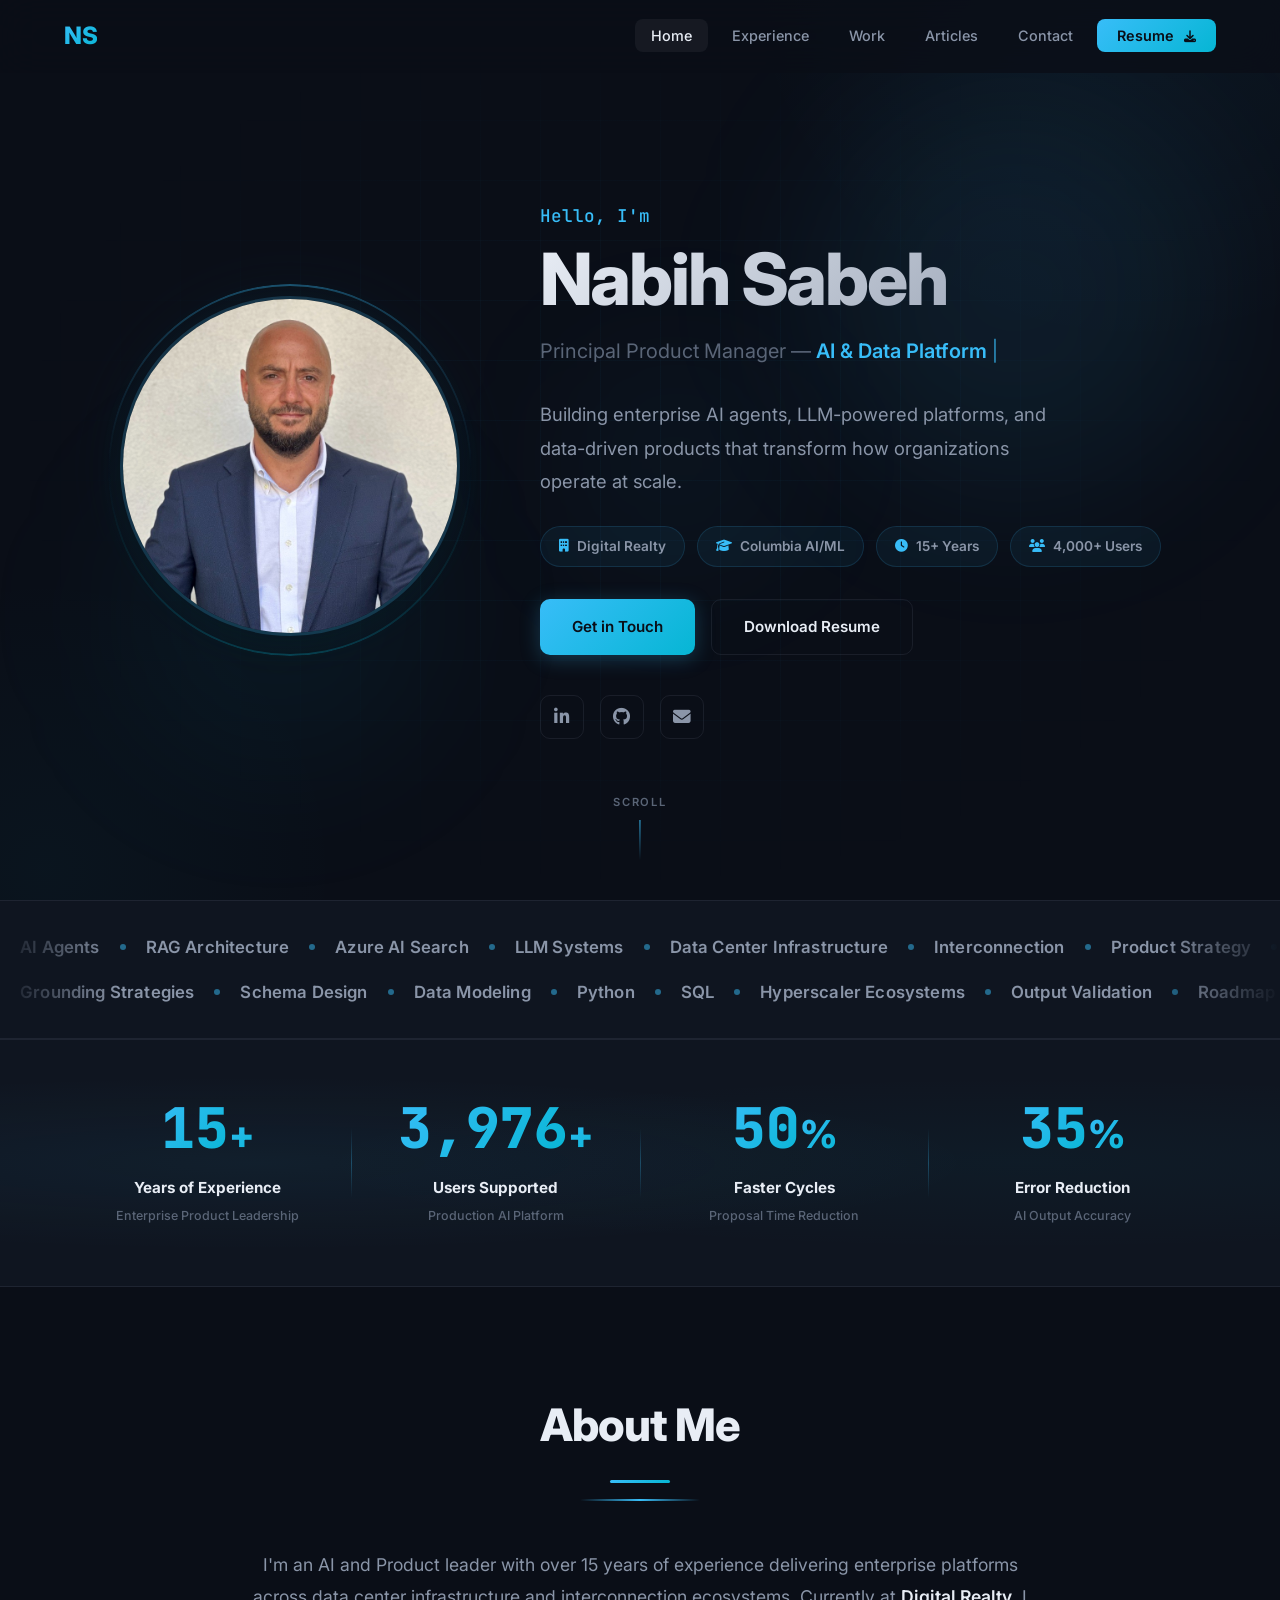
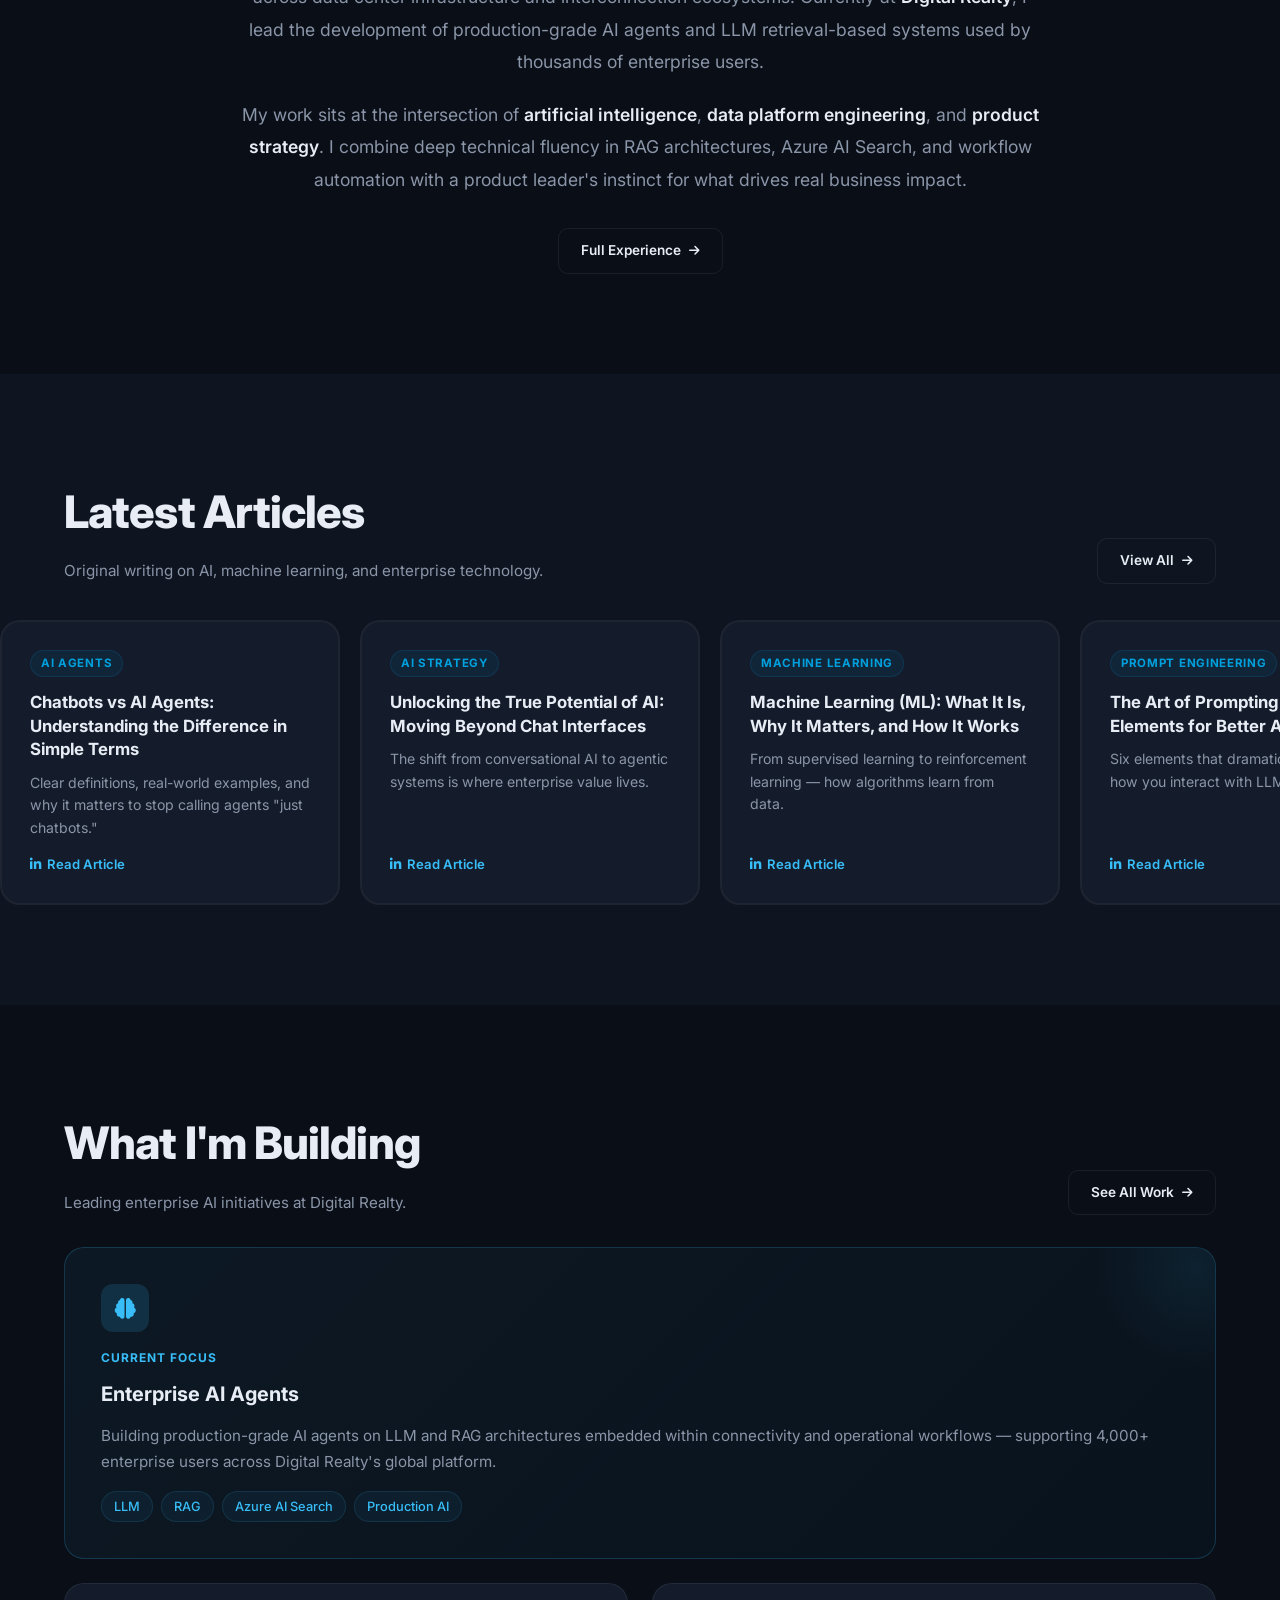
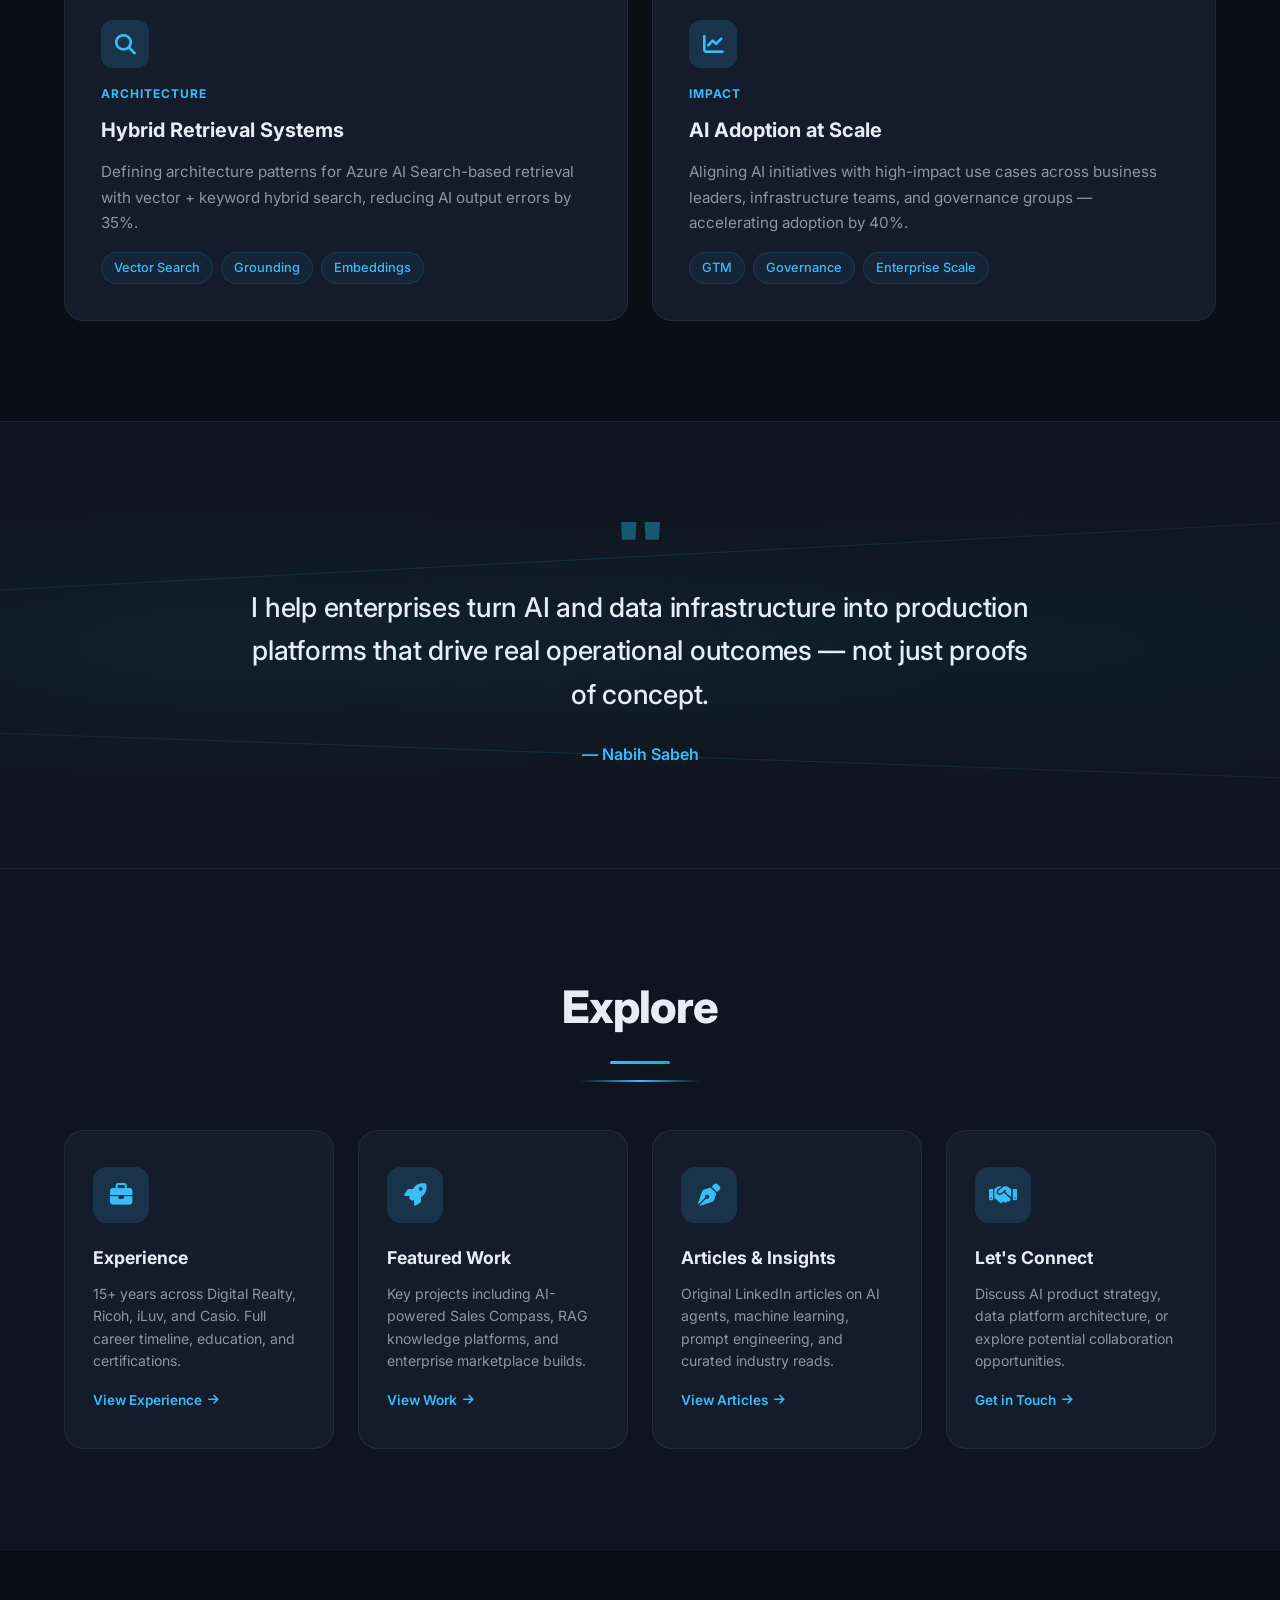
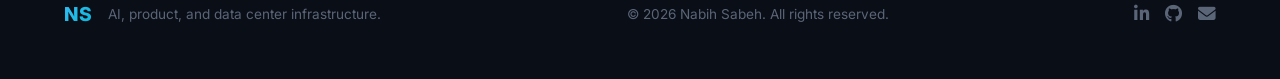
==== commit fac2dd54: "Restructure to multi-page site with redesigned homepage - Split single-page into 5 pages: Home, Expe" ====
--- a/index.html
+++ b/index.html
@@ -13,30 +13,29 @@
 </head>
 <body>
 
-  <!-- Navigation -->
   <nav id="navbar">
     <div class="nav-container">
-      <a href="#hero" class="nav-logo">NS</a>
+      <a href="index.html" class="nav-logo">NS</a>
       <button class="nav-toggle" id="navToggle" aria-label="Toggle navigation">
         <span></span><span></span><span></span>
       </button>
       <ul class="nav-links" id="navLinks">
-        <li><a href="#about">About</a></li>
-        <li><a href="#building">Building</a></li>
-        <li><a href="#experience">Experience</a></li>
-        <li><a href="#featured">Work</a></li>
-        <li><a href="#skills">Skills</a></li>
-        <li><a href="#articles">Articles</a></li>
-        <li><a href="#insights">Insights</a></li>
-        <li><a href="#contact">Contact</a></li>
+        <li><a href="index.html" class="active">Home</a></li>
+        <li><a href="experience.html">Experience</a></li>
+        <li><a href="work.html">Work</a></li>
+        <li><a href="articles.html">Articles</a></li>
+        <li><a href="contact.html">Contact</a></li>
         <li><a href="assets/Nabih_Sabeh_Resume.pdf" class="nav-cta" download>Resume <i class="fas fa-download"></i></a></li>
       </ul>
     </div>
   </nav>
 
-  <!-- Hero Section -->
+  <!-- Hero -->
   <section id="hero">
     <div class="hero-bg-grid"></div>
+    <div class="hero-orb hero-orb-1"></div>
+    <div class="hero-orb hero-orb-2"></div>
+    <div class="hero-orb hero-orb-3"></div>
     <div class="hero-content">
       <div class="hero-text">
         <p class="hero-greeting">Hello, I'm</p>
@@ -48,25 +47,13 @@
         </div>
         <p class="hero-summary">Building enterprise AI agents, LLM-powered platforms, and data-driven products that transform how organizations operate at scale.</p>
         <div class="hero-highlights">
-          <div class="hero-highlight">
-            <i class="fas fa-building"></i>
-            <span>Digital Realty</span>
-          </div>
-          <div class="hero-highlight">
-            <i class="fas fa-graduation-cap"></i>
-            <span>Columbia AI/ML</span>
-          </div>
-          <div class="hero-highlight">
-            <i class="fas fa-clock"></i>
-            <span>15+ Years</span>
-          </div>
-          <div class="hero-highlight">
-            <i class="fas fa-users"></i>
-            <span>4,000+ Users</span>
-          </div>
+          <div class="hero-highlight"><i class="fas fa-building"></i><span>Digital Realty</span></div>
+          <div class="hero-highlight"><i class="fas fa-graduation-cap"></i><span>Columbia AI/ML</span></div>
+          <div class="hero-highlight"><i class="fas fa-clock"></i><span>15+ Years</span></div>
+          <div class="hero-highlight"><i class="fas fa-users"></i><span>4,000+ Users</span></div>
         </div>
         <div class="hero-cta">
-          <a href="#contact" class="btn btn-primary">Get in Touch</a>
+          <a href="contact.html" class="btn btn-primary">Get in Touch</a>
           <a href="assets/Nabih_Sabeh_Resume.pdf" class="btn btn-outline" download>Download Resume</a>
         </div>
         <div class="hero-socials">
@@ -76,484 +63,190 @@
         </div>
       </div>
       <div class="hero-image-wrapper">
+        <div class="hero-image-glow"></div>
+        <div class="hero-image-ring"></div>
         <img src="assets/profile.png" alt="Nabih Sabeh" class="hero-image">
       </div>
     </div>
-    <a href="#about" class="scroll-indicator" aria-label="Scroll down">
-      <i class="fas fa-chevron-down"></i>
+    <a href="#impact" class="scroll-indicator" aria-label="Scroll down">
+      <span class="scroll-indicator-text">Scroll</span>
+      <div class="scroll-indicator-line"></div>
     </a>
   </section>
 
-  <!-- Scrolling Marquee -->
+  <!-- Marquee -->
   <div class="marquee-section">
     <div class="marquee-track">
       <div class="marquee-content">
-        <span>AI Agents</span><span class="marquee-dot"></span>
-        <span>RAG Architecture</span><span class="marquee-dot"></span>
-        <span>Azure AI Search</span><span class="marquee-dot"></span>
-        <span>LLM Systems</span><span class="marquee-dot"></span>
-        <span>Data Center Infrastructure</span><span class="marquee-dot"></span>
-        <span>Interconnection</span><span class="marquee-dot"></span>
-        <span>Product Strategy</span><span class="marquee-dot"></span>
-        <span>Hybrid Search</span><span class="marquee-dot"></span>
-        <span>ETL Pipelines</span><span class="marquee-dot"></span>
-        <span>Workflow Automation</span><span class="marquee-dot"></span>
-        <span>Enterprise SaaS</span><span class="marquee-dot"></span>
-        <span>Data Governance</span><span class="marquee-dot"></span>
-        <span>Embedding Strategy</span><span class="marquee-dot"></span>
-        <span>Agile Delivery</span><span class="marquee-dot"></span>
-        <span>Cloud Connectivity</span><span class="marquee-dot"></span>
+        <span>AI Agents</span><span class="marquee-dot"></span><span>RAG Architecture</span><span class="marquee-dot"></span><span>Azure AI Search</span><span class="marquee-dot"></span><span>LLM Systems</span><span class="marquee-dot"></span><span>Data Center Infrastructure</span><span class="marquee-dot"></span><span>Interconnection</span><span class="marquee-dot"></span><span>Product Strategy</span><span class="marquee-dot"></span><span>Hybrid Search</span><span class="marquee-dot"></span><span>ETL Pipelines</span><span class="marquee-dot"></span><span>Workflow Automation</span><span class="marquee-dot"></span><span>Enterprise SaaS</span><span class="marquee-dot"></span><span>Data Governance</span><span class="marquee-dot"></span><span>Embedding Strategy</span><span class="marquee-dot"></span><span>Agile Delivery</span><span class="marquee-dot"></span><span>Cloud Connectivity</span><span class="marquee-dot"></span>
       </div>
       <div class="marquee-content" aria-hidden="true">
-        <span>AI Agents</span><span class="marquee-dot"></span>
-        <span>RAG Architecture</span><span class="marquee-dot"></span>
-        <span>Azure AI Search</span><span class="marquee-dot"></span>
-        <span>LLM Systems</span><span class="marquee-dot"></span>
-        <span>Data Center Infrastructure</span><span class="marquee-dot"></span>
-        <span>Interconnection</span><span class="marquee-dot"></span>
-        <span>Product Strategy</span><span class="marquee-dot"></span>
-        <span>Hybrid Search</span><span class="marquee-dot"></span>
-        <span>ETL Pipelines</span><span class="marquee-dot"></span>
-        <span>Workflow Automation</span><span class="marquee-dot"></span>
-        <span>Enterprise SaaS</span><span class="marquee-dot"></span>
-        <span>Data Governance</span><span class="marquee-dot"></span>
-        <span>Embedding Strategy</span><span class="marquee-dot"></span>
-        <span>Agile Delivery</span><span class="marquee-dot"></span>
-        <span>Cloud Connectivity</span><span class="marquee-dot"></span>
+        <span>AI Agents</span><span class="marquee-dot"></span><span>RAG Architecture</span><span class="marquee-dot"></span><span>Azure AI Search</span><span class="marquee-dot"></span><span>LLM Systems</span><span class="marquee-dot"></span><span>Data Center Infrastructure</span><span class="marquee-dot"></span><span>Interconnection</span><span class="marquee-dot"></span><span>Product Strategy</span><span class="marquee-dot"></span><span>Hybrid Search</span><span class="marquee-dot"></span><span>ETL Pipelines</span><span class="marquee-dot"></span><span>Workflow Automation</span><span class="marquee-dot"></span><span>Enterprise SaaS</span><span class="marquee-dot"></span><span>Data Governance</span><span class="marquee-dot"></span><span>Embedding Strategy</span><span class="marquee-dot"></span><span>Agile Delivery</span><span class="marquee-dot"></span><span>Cloud Connectivity</span><span class="marquee-dot"></span>
       </div>
     </div>
     <div class="marquee-track marquee-reverse">
       <div class="marquee-content">
-        <span>Grounding Strategies</span><span class="marquee-dot"></span>
-        <span>Schema Design</span><span class="marquee-dot"></span>
-        <span>Data Modeling</span><span class="marquee-dot"></span>
-        <span>Python</span><span class="marquee-dot"></span>
-        <span>SQL</span><span class="marquee-dot"></span>
-        <span>Hyperscaler Ecosystems</span><span class="marquee-dot"></span>
-        <span>Output Validation</span><span class="marquee-dot"></span>
-        <span>Roadmap Strategy</span><span class="marquee-dot"></span>
-        <span>Release Management</span><span class="marquee-dot"></span>
-        <span>AI Observability</span><span class="marquee-dot"></span>
-        <span>Salesforce</span><span class="marquee-dot"></span>
-        <span>IoT Systems</span><span class="marquee-dot"></span>
-        <span>Risk Mitigation</span><span class="marquee-dot"></span>
-        <span>Product Analytics</span><span class="marquee-dot"></span>
-        <span>Data Migration</span><span class="marquee-dot"></span>
+        <span>Grounding Strategies</span><span class="marquee-dot"></span><span>Schema Design</span><span class="marquee-dot"></span><span>Data Modeling</span><span class="marquee-dot"></span><span>Python</span><span class="marquee-dot"></span><span>SQL</span><span class="marquee-dot"></span><span>Hyperscaler Ecosystems</span><span class="marquee-dot"></span><span>Output Validation</span><span class="marquee-dot"></span><span>Roadmap Strategy</span><span class="marquee-dot"></span><span>Release Management</span><span class="marquee-dot"></span><span>AI Observability</span><span class="marquee-dot"></span><span>Salesforce</span><span class="marquee-dot"></span><span>IoT Systems</span><span class="marquee-dot"></span><span>Risk Mitigation</span><span class="marquee-dot"></span><span>Product Analytics</span><span class="marquee-dot"></span><span>Data Migration</span><span class="marquee-dot"></span>
       </div>
       <div class="marquee-content" aria-hidden="true">
-        <span>Grounding Strategies</span><span class="marquee-dot"></span>
-        <span>Schema Design</span><span class="marquee-dot"></span>
-        <span>Data Modeling</span><span class="marquee-dot"></span>
-        <span>Python</span><span class="marquee-dot"></span>
-        <span>SQL</span><span class="marquee-dot"></span>
-        <span>Hyperscaler Ecosystems</span><span class="marquee-dot"></span>
-        <span>Output Validation</span><span class="marquee-dot"></span>
-        <span>Roadmap Strategy</span><span class="marquee-dot"></span>
-        <span>Release Management</span><span class="marquee-dot"></span>
-        <span>AI Observability</span><span class="marquee-dot"></span>
-        <span>Salesforce</span><span class="marquee-dot"></span>
-        <span>IoT Systems</span><span class="marquee-dot"></span>
-        <span>Risk Mitigation</span><span class="marquee-dot"></span>
-        <span>Product Analytics</span><span class="marquee-dot"></span>
-        <span>Data Migration</span><span class="marquee-dot"></span>
+        <span>Grounding Strategies</span><span class="marquee-dot"></span><span>Schema Design</span><span class="marquee-dot"></span><span>Data Modeling</span><span class="marquee-dot"></span><span>Python</span><span class="marquee-dot"></span><span>SQL</span><span class="marquee-dot"></span><span>Hyperscaler Ecosystems</span><span class="marquee-dot"></span><span>Output Validation</span><span class="marquee-dot"></span><span>Roadmap Strategy</span><span class="marquee-dot"></span><span>Release Management</span><span class="marquee-dot"></span><span>AI Observability</span><span class="marquee-dot"></span><span>Salesforce</span><span class="marquee-dot"></span><span>IoT Systems</span><span class="marquee-dot"></span><span>Risk Mitigation</span><span class="marquee-dot"></span><span>Product Analytics</span><span class="marquee-dot"></span><span>Data Migration</span><span class="marquee-dot"></span>
       </div>
     </div>
   </div>
 
-  <!-- About Section -->
+  <!-- Impact Stats Strip -->
+  <section id="impact" class="impact-strip">
+    <div class="impact-strip-bg"></div>
+    <div class="container">
+      <div class="impact-grid">
+        <div class="impact-item reveal">
+          <span class="impact-number" data-count="15">0</span><span class="impact-suffix">+</span>
+          <span class="impact-label">Years of Experience</span>
+          <span class="impact-detail">Enterprise Product Leadership</span>
+        </div>
+        <div class="impact-divider"></div>
+        <div class="impact-item reveal">
+          <span class="impact-number" data-count="4000">0</span><span class="impact-suffix">+</span>
+          <span class="impact-label">Users Supported</span>
+          <span class="impact-detail">Production AI Platform</span>
+        </div>
+        <div class="impact-divider"></div>
+        <div class="impact-item reveal">
+          <span class="impact-number" data-count="50">0</span><span class="impact-suffix">%</span>
+          <span class="impact-label">Faster Cycles</span>
+          <span class="impact-detail">Proposal Time Reduction</span>
+        </div>
+        <div class="impact-divider"></div>
+        <div class="impact-item reveal">
+          <span class="impact-number" data-count="35">0</span><span class="impact-suffix">%</span>
+          <span class="impact-label">Error Reduction</span>
+          <span class="impact-detail">AI Output Accuracy</span>
+        </div>
+      </div>
+    </div>
+  </section>
+
+  <!-- About -->
   <section id="about" class="section">
     <div class="container">
       <h2 class="section-title reveal">About Me</h2>
-      <div class="about-grid reveal">
-        <div class="about-text">
-          <p>I'm an AI and Product leader with over 15 years of experience delivering enterprise platforms across data center infrastructure and interconnection ecosystems. Currently at <strong>Digital Realty</strong>, I lead the development of production-grade AI agents and LLM retrieval-based systems used by thousands of enterprise users.</p>
-          <p>My work sits at the intersection of <strong>artificial intelligence</strong>, <strong>data platform engineering</strong>, and <strong>product strategy</strong>. I combine deep technical fluency in RAG architectures, Azure AI Search, and workflow automation with a product leader's instinct for what drives real business impact.</p>
-          <p>From defining architecture patterns for hybrid search systems to guiding enterprise AI adoption across cross-functional teams, I thrive on turning complex infrastructure challenges into scalable, user-centric products.</p>
-        </div>
-        <div class="about-stats">
-          <div class="stat-card reveal-delay-1">
-            <span class="stat-number" data-count="15">0</span><span class="stat-plus">+</span>
-            <span class="stat-label">Years of Experience</span>
-          </div>
-          <div class="stat-card reveal-delay-2">
-            <span class="stat-number" data-count="4000">0</span><span class="stat-plus">+</span>
-            <span class="stat-label">Enterprise Users Supported</span>
-          </div>
-          <div class="stat-card reveal-delay-3">
-            <span class="stat-number" data-count="50">0</span><span class="stat-plus">%</span>
-            <span class="stat-label">Cycle Time Reduction</span>
-          </div>
-          <div class="stat-card reveal-delay-4">
-            <span class="stat-number" data-count="35">0</span><span class="stat-plus">%</span>
-            <span class="stat-label">AI Error Reduction</span>
-          </div>
-        </div>
-      </div>
-    </div>
-  </section>
-
-  <!-- LinkedIn Articles -->
-  <section id="articles" class="section section-alt">
-    <div class="container">
-      <h2 class="section-title reveal">LinkedIn Articles</h2>
-      <p class="section-subtitle reveal">Original writing on AI, machine learning, and the future of enterprise technology.</p>
-      <div class="articles-grid">
-
-        <a href="https://www.linkedin.com/posts/nabih-sabeh_ai-chatbots-aiagents-activity-7324807387704418304-_RdM" target="_blank" rel="noopener" class="article-card reveal">
-          <div class="article-icon"><i class="fab fa-linkedin-in"></i></div>
-          <div class="article-body">
-            <div class="article-tag">AI Agents</div>
+      <div class="section-glow-line reveal"></div>
+      <div class="about-content reveal">
+        <p>I'm an AI and Product leader with over 15 years of experience delivering enterprise platforms across data center infrastructure and interconnection ecosystems. Currently at <strong>Digital Realty</strong>, I lead the development of production-grade AI agents and LLM retrieval-based systems used by thousands of enterprise users.</p>
+        <p>My work sits at the intersection of <strong>artificial intelligence</strong>, <strong>data platform engineering</strong>, and <strong>product strategy</strong>. I combine deep technical fluency in RAG architectures, Azure AI Search, and workflow automation with a product leader's instinct for what drives real business impact.</p>
+        <div class="about-cta">
+          <a href="experience.html" class="btn btn-outline btn-sm">Full Experience <i class="fas fa-arrow-right"></i></a>
+        </div>
+      </div>
+    </div>
+  </section>
+
+  <!-- Articles Banner -->
+  <section class="section section-alt articles-banner-section">
+    <div class="container">
+      <div class="banner-header reveal">
+        <div>
+          <h2 class="section-title" style="text-align:left">Latest Articles</h2>
+          <p class="banner-subtitle">Original writing on AI, machine learning, and enterprise technology.</p>
+        </div>
+        <a href="articles.html" class="btn btn-outline btn-sm">View All <i class="fas fa-arrow-right"></i></a>
+      </div>
+    </div>
+    <div class="articles-banner reveal">
+      <div class="articles-banner-track">
+        <a href="https://www.linkedin.com/posts/nabih-sabeh_ai-chatbots-aiagents-activity-7324807387704418304-_RdM" target="_blank" rel="noopener" class="banner-card glow-border">
+          <div class="banner-card-inner">
+            <div class="banner-card-tag">AI Agents</div>
             <h3>Chatbots vs AI Agents: Understanding the Difference in Simple Terms</h3>
-            <p>People still use "chatbot" and "AI agent" interchangeably — but they're fundamentally different. Clear definitions, real-world examples, and why it matters to stop calling agents "just chatbots."</p>
-            <span class="article-read">Read on LinkedIn <i class="fas fa-arrow-right"></i></span>
-          </div>
-        </a>
-
-        <a href="https://www.linkedin.com/posts/nabih-sabeh_ai-innovation-futureofwork-activity-7204152120143458305-u5Pz" target="_blank" rel="noopener" class="article-card reveal">
-          <div class="article-icon"><i class="fab fa-linkedin-in"></i></div>
-          <div class="article-body">
-            <div class="article-tag">AI Strategy</div>
+            <p>Clear definitions, real-world examples, and why it matters to stop calling agents "just chatbots."</p>
+            <span class="banner-card-link"><i class="fab fa-linkedin-in"></i> Read Article</span>
+          </div>
+        </a>
+        <a href="https://www.linkedin.com/posts/nabih-sabeh_ai-innovation-futureofwork-activity-7204152120143458305-u5Pz" target="_blank" rel="noopener" class="banner-card glow-border">
+          <div class="banner-card-inner">
+            <div class="banner-card-tag">AI Strategy</div>
             <h3>Unlocking the True Potential of AI: Moving Beyond Chat Interfaces</h3>
-            <p>The next wave of AI isn't about better chatbots — it's about autonomous agents that reason, retrieve, and act within real operational workflows. The shift from conversational AI to agentic systems is where enterprise value lives.</p>
-            <span class="article-read">Read on LinkedIn <i class="fas fa-arrow-right"></i></span>
-          </div>
-        </a>
-
-        <a href="https://www.linkedin.com/posts/nabih-sabeh_techtalk-machinelearning-futureisnow-activity-7171271437750620162-PAg6" target="_blank" rel="noopener" class="article-card reveal">
-          <div class="article-icon"><i class="fab fa-linkedin-in"></i></div>
-          <div class="article-body">
-            <div class="article-tag">Machine Learning</div>
+            <p>The shift from conversational AI to agentic systems is where enterprise value lives.</p>
+            <span class="banner-card-link"><i class="fab fa-linkedin-in"></i> Read Article</span>
+          </div>
+        </a>
+        <a href="https://www.linkedin.com/posts/nabih-sabeh_techtalk-machinelearning-futureisnow-activity-7171271437750620162-PAg6" target="_blank" rel="noopener" class="banner-card glow-border">
+          <div class="banner-card-inner">
+            <div class="banner-card-tag">Machine Learning</div>
             <h3>Machine Learning (ML): What It Is, Why It Matters, and How It Works</h3>
-            <p>A clear, accessible breakdown — from supervised and unsupervised learning to reinforcement learning. How algorithms learn from data without explicit programming, and why it matters for product leaders.</p>
-            <span class="article-read">Read on LinkedIn <i class="fas fa-arrow-right"></i></span>
-          </div>
-        </a>
-
-        <a href="https://www.linkedin.com/posts/nabih-sabeh_in-my-last-article-i-discussed-the-importance-activity-7170813043059200000-send" target="_blank" rel="noopener" class="article-card reveal">
-          <div class="article-icon"><i class="fab fa-linkedin-in"></i></div>
-          <div class="article-body">
-            <div class="article-tag">Prompt Engineering</div>
+            <p>From supervised learning to reinforcement learning — how algorithms learn from data.</p>
+            <span class="banner-card-link"><i class="fab fa-linkedin-in"></i> Read Article</span>
+          </div>
+        </a>
+        <a href="https://www.linkedin.com/posts/nabih-sabeh_in-my-last-article-i-discussed-the-importance-activity-7170813043059200000-send" target="_blank" rel="noopener" class="banner-card glow-border">
+          <div class="banner-card-inner">
+            <div class="banner-card-tag">Prompt Engineering</div>
             <h3>The Art of Prompting: 6 Key Elements for Better AI Outputs</h3>
-            <p>How you prompt an AI determines the quality of the output. Six key elements — task description, role play, boundaries, context, requirements, and reasoning — that dramatically improve LLM interactions.</p>
-            <span class="article-read">Read on LinkedIn <i class="fas fa-arrow-right"></i></span>
-          </div>
-        </a>
-
-        <a href="https://www.linkedin.com/posts/nabih-sabeh_aivsautomation-techtalk-activity-7170494806081671168-dzj8" target="_blank" rel="noopener" class="article-card reveal">
-          <div class="article-icon"><i class="fab fa-linkedin-in"></i></div>
-          <div class="article-body">
-            <div class="article-tag">AI vs Automation</div>
+            <p>Six elements that dramatically improve how you interact with LLMs.</p>
+            <span class="banner-card-link"><i class="fab fa-linkedin-in"></i> Read Article</span>
+          </div>
+        </a>
+        <a href="https://www.linkedin.com/posts/nabih-sabeh_aivsautomation-techtalk-activity-7170494806081671168-dzj8" target="_blank" rel="noopener" class="banner-card glow-border">
+          <div class="banner-card-inner">
+            <div class="banner-card-tag">AI vs Automation</div>
             <h3>Beyond Buzzwords: A Closer Look at AI and Automation</h3>
-            <p>With AI ads everywhere, it's hard to tell what's real AI, what's automation, and what's just buzz. A clear-eyed look at the difference and why it matters for enterprise technology decisions.</p>
-            <span class="article-read">Read on LinkedIn <i class="fas fa-arrow-right"></i></span>
-          </div>
-        </a>
-
-        <a href="https://www.linkedin.com/posts/nabih-sabeh_ai-artificialintelligence-innovation-activity-7170070961474510848-5f0E" target="_blank" rel="noopener" class="article-card reveal">
-          <div class="article-icon"><i class="fab fa-linkedin-in"></i></div>
-          <div class="article-body">
-            <div class="article-tag">AI Adoption</div>
+            <p>What's real AI, what's automation, and what's just buzz.</p>
+            <span class="banner-card-link"><i class="fab fa-linkedin-in"></i> Read Article</span>
+          </div>
+        </a>
+        <a href="https://www.linkedin.com/posts/nabih-sabeh_ai-artificialintelligence-innovation-activity-7170070961474510848-5f0E" target="_blank" rel="noopener" class="banner-card glow-border">
+          <div class="banner-card-inner">
+            <div class="banner-card-tag">AI Adoption</div>
             <h3>Navigating the AI Landscape: Beyond Mediocre Responses</h3>
-            <p>A crucial but often overlooked factor is holding us back from leveraging the full power of AI tools — and it's not the AI that needs to change. How rethinking your approach transforms outcomes.</p>
-            <span class="article-read">Read on LinkedIn <i class="fas fa-arrow-right"></i></span>
-          </div>
-        </a>
-
-      </div>
-      <div class="articles-cta reveal">
-        <a href="https://www.linkedin.com/in/nabih-sabeh/recent-activity/articles/" target="_blank" rel="noopener" class="btn btn-outline">
-          <i class="fab fa-linkedin-in"></i> View All on LinkedIn
+            <p>It's not the AI that needs to change — it's how we use it.</p>
+            <span class="banner-card-link"><i class="fab fa-linkedin-in"></i> Read Article</span>
+          </div>
         </a>
       </div>
     </div>
   </section>
 
   <!-- What I'm Building -->
-  <section id="building" class="section section-alt">
-    <div class="container">
-      <h2 class="section-title reveal">What I'm Building</h2>
-      <p class="section-subtitle reveal">Leading enterprise AI initiatives at Digital Realty — turning complex data ecosystems into production-grade systems that ship.</p>
-      <div class="building-grid">
+  <section class="section">
+    <div class="container">
+      <div class="banner-header reveal">
+        <div>
+          <h2 class="section-title" style="text-align:left">What I'm Building</h2>
+          <p class="banner-subtitle">Leading enterprise AI initiatives at Digital Realty.</p>
+        </div>
+        <a href="work.html" class="btn btn-outline btn-sm">See All Work <i class="fas fa-arrow-right"></i></a>
+      </div>
+      <div class="building-grid" style="margin-top:24px">
         <div class="building-card building-card-featured reveal">
           <div class="building-card-glow"></div>
           <div class="building-icon"><i class="fas fa-brain"></i></div>
           <div class="building-label">Current Focus</div>
           <h3>Enterprise AI Agents</h3>
           <p>Building production-grade AI agents on LLM and RAG architectures embedded within connectivity and operational workflows — supporting 4,000+ enterprise users across Digital Realty's global platform.</p>
-          <div class="building-tags">
-            <span>LLM</span><span>RAG</span><span>Azure AI Search</span><span>Production AI</span>
-          </div>
+          <div class="building-tags"><span>LLM</span><span>RAG</span><span>Azure AI Search</span><span>Production AI</span></div>
         </div>
         <div class="building-card reveal">
           <div class="building-icon"><i class="fas fa-search"></i></div>
           <div class="building-label">Architecture</div>
           <h3>Hybrid Retrieval Systems</h3>
-          <p>Defining architecture patterns for Azure AI Search-based retrieval with vector + keyword hybrid search and grounding strategies that reduce AI output errors by 35%.</p>
-          <div class="building-tags">
-            <span>Vector Search</span><span>Grounding</span><span>Embeddings</span>
-          </div>
-        </div>
-        <div class="building-card reveal">
-          <div class="building-icon"><i class="fas fa-cogs"></i></div>
-          <div class="building-label">Automation</div>
-          <h3>Intelligent Workflow Pipelines</h3>
-          <p>Designing automated ETL and data indexing workflows that power AI-driven reporting and insights, maintaining 99% continuity during platform transitions.</p>
-          <div class="building-tags">
-            <span>ETL/ELT</span><span>n8n</span><span>Data Pipelines</span>
-          </div>
+          <p>Defining architecture patterns for Azure AI Search-based retrieval with vector + keyword hybrid search, reducing AI output errors by 35%.</p>
+          <div class="building-tags"><span>Vector Search</span><span>Grounding</span><span>Embeddings</span></div>
         </div>
         <div class="building-card reveal">
           <div class="building-icon"><i class="fas fa-chart-line"></i></div>
           <div class="building-label">Impact</div>
           <h3>AI Adoption at Scale</h3>
-          <p>Working across business leaders, infrastructure teams, and governance groups to align AI initiatives with high-impact use cases — accelerating enterprise adoption by 40%.</p>
-          <div class="building-tags">
-            <span>GTM</span><span>Governance</span><span>Enterprise Scale</span>
-          </div>
-        </div>
-      </div>
-    </div>
-  </section>
-
-  <!-- Experience Section -->
-  <section id="experience" class="section section-alt">
-    <div class="container">
-      <h2 class="section-title reveal">Experience</h2>
-      <div class="timeline">
-
-        <div class="timeline-item reveal">
-          <div class="timeline-marker"></div>
-          <div class="timeline-content">
-            <div class="timeline-header">
-              <div>
-                <h3>Principal Product Manager — AI & Data Platforms</h3>
-                <p class="timeline-company">Digital Realty</p>
-              </div>
-              <span class="timeline-date">2023 — Present</span>
-            </div>
-            <ul class="timeline-details">
-              <li>Led development and production launch of enterprise AI agents built on LLM and RAG architectures, supporting 4,000+ users and reducing proposal cycle time by 50%.</li>
-              <li>Defined architecture patterns for Azure AI Search-based retrieval systems with hybrid (vector + keyword) search, improving response accuracy and reducing AI output errors by 35%.</li>
-              <li>Assessed data models, schema design, and ETL pipelines supporting AI indexing, reducing downstream reporting defects by 40%.</li>
-              <li>Accelerated enterprise AI adoption by 40% by aligning AI initiatives with high-impact operational use cases across business leaders, infrastructure teams, and governance groups.</li>
-              <li>Maintained 99% continuity of critical reporting and AI-driven insights during platform transitions leveraging deep interconnection and hyperscaler ecosystem expertise.</li>
-            </ul>
-          </div>
-        </div>
-
-        <div class="timeline-item reveal">
-          <div class="timeline-marker"></div>
-          <div class="timeline-content">
-            <div class="timeline-header">
-              <div>
-                <h3>Senior Product Manager — Interconnection (ServiceFabric GTM)</h3>
-                <p class="timeline-company">Digital Realty</p>
-              </div>
-              <span class="timeline-date">2021 — 2023</span>
-            </div>
-            <ul class="timeline-details">
-              <li>Increased sales efficiency by 20% by leading the go-to-market strategy for ServiceFabric interconnection.</li>
-              <li>Collaborated with Solution Engineers, Solution Architects, and operations to enhance visibility into customer deployments for faster proposals.</li>
-              <li>Drove enhancements to connectivity tooling and reporting that improved provisioning transparency and customer onboarding.</li>
-            </ul>
-          </div>
-        </div>
-
-        <div class="timeline-item reveal">
-          <div class="timeline-marker"></div>
-          <div class="timeline-content">
-            <div class="timeline-header">
-              <div>
-                <h3>Product Manager</h3>
-                <p class="timeline-company">Ricoh USA</p>
-              </div>
-              <span class="timeline-date">2019 — 2021</span>
-            </div>
-            <ul class="timeline-details">
-              <li>Led development and launch of digital platforms including an e-commerce marketplace and consolidated SaaS platform for SMB customers.</li>
-              <li>Reduced churn by 20% through quantitative and qualitative user research and targeted product improvements.</li>
-              <li>Expanded marketplace catalog by 15 new offerings, contributing to 50% revenue growth on the platform.</li>
-            </ul>
-          </div>
-        </div>
-
-        <div class="timeline-item reveal">
-          <div class="timeline-marker"></div>
-          <div class="timeline-content">
-            <div class="timeline-header">
-              <div>
-                <h3>Product Manager</h3>
-                <p class="timeline-company">iLuv Creative Technology</p>
-              </div>
-              <span class="timeline-date">2015 — 2019</span>
-            </div>
-            <ul class="timeline-details">
-              <li>Managed product lifecycle for consumer technology and connected device platforms across cross-functional teams.</li>
-              <li>Increased revenue by 25% by leveraging customer insights and market trends to define product requirements and guide successful launches.</li>
-            </ul>
-          </div>
-        </div>
-
-        <div class="timeline-item reveal">
-          <div class="timeline-marker"></div>
-          <div class="timeline-content">
-            <div class="timeline-header">
-              <div>
-                <h3>Product Development</h3>
-                <p class="timeline-company">Casio Computer Co.</p>
-              </div>
-              <span class="timeline-date">2012 — 2015</span>
-            </div>
-            <ul class="timeline-details">
-              <li>Expanded the music product portfolio by 20% by developing region-specific instruments for new markets.</li>
-              <li>Coordinated between engineering, design, and manufacturing teams to deliver market-aligned products.</li>
-            </ul>
-          </div>
-        </div>
-
-      </div>
-    </div>
-  </section>
-
-  <!-- Skills Section -->
-  <section id="skills" class="section">
-    <div class="container">
-      <h2 class="section-title reveal">Skills & Expertise</h2>
-      <div class="skills-grid">
-
-        <div class="skill-card reveal">
-          <div class="skill-icon"><i class="fas fa-robot"></i></div>
-          <h3>AI & LLM Systems</h3>
-          <div class="skill-tags">
-            <span>LLM & RAG Systems</span>
-            <span>AI Agents</span>
-            <span>Azure AI Search</span>
-            <span>Embedding Strategy</span>
-            <span>AI Observability</span>
-            <span>Grounding & Output Validation</span>
-            <span>n8n Workflow Automation</span>
-          </div>
-        </div>
-
-        <div class="skill-card reveal">
-          <div class="skill-icon"><i class="fas fa-database"></i></div>
-          <h3>Data Platforms & Engineering</h3>
-          <div class="skill-tags">
-            <span>Schema Design</span>
-            <span>Data Modeling</span>
-            <span>ETL/ELT Pipelines</span>
-            <span>SQL</span>
-            <span>Python</span>
-            <span>Data Migration Strategy</span>
-            <span>Data Quality & Governance</span>
-          </div>
-        </div>
-
-        <div class="skill-card reveal">
-          <div class="skill-icon"><i class="fas fa-rocket"></i></div>
-          <h3>Product Leadership</h3>
-          <div class="skill-tags">
-            <span>Agile Delivery</span>
-            <span>Backlog Prioritization</span>
-            <span>Roadmap & Portfolio Strategy</span>
-            <span>Release Management</span>
-            <span>Risk Mitigation</span>
-            <span>Product Analytics</span>
-          </div>
-        </div>
-
-        <div class="skill-card reveal">
-          <div class="skill-icon"><i class="fas fa-server"></i></div>
-          <h3>Domain & Industry</h3>
-          <div class="skill-tags">
-            <span>Data Center Infrastructure</span>
-            <span>Interconnection & Cloud Connectivity</span>
-            <span>Hyperscaler & NSP Ecosystems</span>
-            <span>Enterprise SaaS</span>
-            <span>IoT Systems</span>
-            <span>Salesforce</span>
-          </div>
-        </div>
-
-      </div>
-    </div>
-  </section>
-
-  <!-- Featured Work -->
-  <section id="featured" class="section">
-    <div class="container">
-      <h2 class="section-title reveal">Featured Work</h2>
-      <p class="section-subtitle reveal">Key projects and initiatives that define my approach to building at the intersection of AI and enterprise infrastructure.</p>
-      <div class="featured-grid">
-        <div class="featured-card reveal">
-          <div class="featured-number">01</div>
-          <h3>AI-Powered Sales Compass</h3>
-          <p>Designed and launched an intelligent assistant that surfaces real-time interconnection insights, customer deployment data, and actionable recommendations — reducing proposal cycle time by 50% across the enterprise sales organization.</p>
-          <div class="featured-meta">
-            <span><i class="fas fa-users"></i> 4,000+ users</span>
-            <span><i class="fas fa-bolt"></i> 50% faster cycles</span>
-          </div>
-        </div>
-        <div class="featured-card reveal">
-          <div class="featured-number">02</div>
-          <h3>RAG-Based Knowledge Platform</h3>
-          <p>Architected a retrieval-augmented generation system using Azure AI Search with hybrid vector + keyword retrieval, custom embedding strategies, and grounding validation — improving response accuracy by 35% in production.</p>
-          <div class="featured-meta">
-            <span><i class="fas fa-check-circle"></i> 35% error reduction</span>
-            <span><i class="fas fa-layer-group"></i> Hybrid search</span>
-          </div>
-        </div>
-        <div class="featured-card reveal">
-          <div class="featured-number">03</div>
-          <h3>ServiceFabric Interconnection GTM</h3>
-          <p>Led the go-to-market product strategy for Digital Realty's ServiceFabric interconnection platform — building sales tooling, connectivity dashboards, and provisioning workflows that increased sales efficiency by 20%.</p>
-          <div class="featured-meta">
-            <span><i class="fas fa-network-wired"></i> Interconnection</span>
-            <span><i class="fas fa-chart-bar"></i> 20% sales lift</span>
-          </div>
-        </div>
-        <div class="featured-card reveal">
-          <div class="featured-number">04</div>
-          <h3>E-Commerce Platform & Marketplace</h3>
-          <p>Built and launched Ricoh's consolidated digital marketplace for SMB customers — integrating user research, A/B experimentation, and iterative product development that drove 50% revenue growth and reduced churn by 20%.</p>
-          <div class="featured-meta">
-            <span><i class="fas fa-shopping-cart"></i> 15 new offerings</span>
-            <span><i class="fas fa-arrow-up"></i> 50% revenue growth</span>
-          </div>
-        </div>
-      </div>
-    </div>
-  </section>
-
-  <!-- Education Section -->
-  <section id="education" class="section section-alt">
-    <div class="container">
-      <h2 class="section-title reveal">Education & Certifications</h2>
-      <div class="edu-grid">
-        <div class="edu-card reveal">
-          <div class="edu-icon"><i class="fas fa-graduation-cap"></i></div>
-          <h3>AI & Machine Learning</h3>
-          <p class="edu-detail">18-Month Professional Program</p>
-          <p class="edu-school">Columbia University</p>
-        </div>
-        <div class="edu-card reveal">
-          <div class="edu-icon"><i class="fas fa-university"></i></div>
-          <h3>Communication Arts</h3>
-          <p class="edu-detail">Undergraduate Degree</p>
-          <p class="edu-school">Lebanese American University</p>
-        </div>
-      </div>
-      <div class="certs-grid">
-        <div class="cert-badge reveal"><i class="fas fa-certificate"></i> Certified Scrum Master (CSM)</div>
-        <div class="cert-badge reveal"><i class="fas fa-certificate"></i> Certified Product Owner (CSPO)</div>
-        <div class="cert-badge reveal"><i class="fas fa-certificate"></i> Certified Data Center Design Professional (CDCDP)</div>
-        <div class="cert-badge reveal"><i class="fas fa-certificate"></i> Pragmatic Marketing Certification</div>
-      </div>
-    </div>
-  </section>
-
-  <!-- Quote Callout -->
+          <p>Aligning AI initiatives with high-impact use cases across business leaders, infrastructure teams, and governance groups — accelerating adoption by 40%.</p>
+          <div class="building-tags"><span>GTM</span><span>Governance</span><span>Enterprise Scale</span></div>
+        </div>
+      </div>
+    </div>
+  </section>
+
+  <!-- Quote -->
   <section class="quote-section">
+    <div class="quote-bg-line quote-bg-line-1"></div>
+    <div class="quote-bg-line quote-bg-line-2"></div>
     <div class="container">
       <blockquote class="pull-quote reveal">
         <span class="quote-mark">"</span>
@@ -563,124 +256,40 @@
     </div>
   </section>
 
-  <!-- Insights Section -->
-  <section id="insights" class="section">
-    <div class="container">
-      <h2 class="section-title reveal">Insights & Perspectives</h2>
-      <p class="section-subtitle reveal">Thoughts on the intersection of AI, data infrastructure, and product strategy.</p>
-      <div class="insights-grid">
-
-        <a href="https://www.mckinsey.com/capabilities/mckinsey-digital/our-insights/the-economic-potential-of-generative-ai-the-next-productivity-frontier" target="_blank" rel="noopener" class="insight-card reveal">
-          <div class="insight-tag">AI Strategy</div>
-          <h3>The Economic Potential of Generative AI</h3>
-          <p>How generative AI is reshaping productivity across industries — and why product leaders need to rethink how they build and deliver enterprise platforms.</p>
-          <span class="insight-source">McKinsey Digital <i class="fas fa-external-link-alt"></i></span>
-        </a>
-
-        <a href="https://www.digitalrealty.com/resources/articles/what-is-data-center-interconnection" target="_blank" rel="noopener" class="insight-card reveal">
-          <div class="insight-tag">Data Centers</div>
-          <h3>What Is Data Center Interconnection?</h3>
-          <p>A deep dive into the interconnection fabric that powers cloud, enterprise, and hybrid workloads — the backbone of modern digital infrastructure.</p>
-          <span class="insight-source">Digital Realty <i class="fas fa-external-link-alt"></i></span>
-        </a>
-
-        <a href="https://hbr.org/2024/09/a-guide-to-building-an-ai-ready-product-strategy" target="_blank" rel="noopener" class="insight-card reveal">
-          <div class="insight-tag">Product Management</div>
-          <h3>Building an AI-Ready Product Strategy</h3>
-          <p>Why the most effective AI product strategies start with clear operational use cases, not technology hype — aligning stakeholders around measurable outcomes.</p>
-          <span class="insight-source">Harvard Business Review <i class="fas fa-external-link-alt"></i></span>
-        </a>
-
-        <a href="https://learn.microsoft.com/en-us/azure/search/retrieval-augmented-generation-overview" target="_blank" rel="noopener" class="insight-card reveal">
-          <div class="insight-tag">RAG Architecture</div>
-          <h3>Retrieval-Augmented Generation on Azure</h3>
-          <p>How hybrid search and grounding strategies in Azure AI Search improve the accuracy and reliability of LLM-powered enterprise applications.</p>
-          <span class="insight-source">Microsoft Learn <i class="fas fa-external-link-alt"></i></span>
-        </a>
-
-        <a href="https://www.gartner.com/en/articles/what-s-new-in-artificial-intelligence-from-the-2023-gartner-hype-cycle" target="_blank" rel="noopener" class="insight-card reveal">
-          <div class="insight-tag">Industry Trends</div>
-          <h3>AI Hype Cycle: What Product Leaders Should Know</h3>
-          <p>Separating signal from noise in the AI landscape — where enterprise AI agents and retrieval systems sit on the maturity curve and what it means for adoption.</p>
-          <span class="insight-source">Gartner <i class="fas fa-external-link-alt"></i></span>
-        </a>
-
-        <a href="https://www.datacenterdynamics.com/en/marketwatch/global-data-center-trends-2024/" target="_blank" rel="noopener" class="insight-card reveal">
-          <div class="insight-tag">Data Center Trends</div>
-          <h3>Global Data Center Market Outlook</h3>
-          <p>AI workloads are reshaping data center capacity planning, power density, and interconnection demand — driving the next wave of infrastructure investment.</p>
-          <span class="insight-source">Data Center Dynamics <i class="fas fa-external-link-alt"></i></span>
-        </a>
-
-      </div>
-    </div>
-  </section>
-
-  <!-- Vision Section -->
-  <section id="vision" class="section">
-    <div class="container">
-      <div class="vision-block reveal">
-        <div class="vision-text">
-          <h2>The Future I'm Building Toward</h2>
-          <p>Enterprise AI is moving beyond chatbots and dashboards. The next wave is <strong>agentic systems</strong> — AI that reasons, retrieves, and acts within real operational workflows. SaaS interfaces will become headless. Retrieval will replace static search. And product leaders who understand both the infrastructure and the intelligence layer will shape what comes next.</p>
-          <p>I'm building at that intersection: connecting the physical infrastructure of data centers with the intelligence layer of LLMs, RAG, and workflow automation — to create platforms that don't just inform, but operate.</p>
-          <div class="vision-cta">
-            <a href="#contact" class="btn btn-primary">Let's Build Together</a>
-            <a href="https://www.linkedin.com/in/nabih-sabeh/" target="_blank" rel="noopener" class="btn btn-outline">Connect on LinkedIn</a>
-          </div>
-        </div>
-        <div class="vision-graphic">
-          <div class="vision-orbit">
-            <div class="vision-orbit-ring vision-orbit-ring-1"></div>
-            <div class="vision-orbit-ring vision-orbit-ring-2"></div>
-            <div class="vision-orbit-ring vision-orbit-ring-3"></div>
-            <div class="vision-center-icon"><i class="fas fa-microchip"></i></div>
-            <div class="vision-node vision-node-1"><i class="fas fa-robot"></i></div>
-            <div class="vision-node vision-node-2"><i class="fas fa-database"></i></div>
-            <div class="vision-node vision-node-3"><i class="fas fa-network-wired"></i></div>
-            <div class="vision-node vision-node-4"><i class="fas fa-cloud"></i></div>
-          </div>
-        </div>
-      </div>
-    </div>
-  </section>
-
-  <!-- Contact Section -->
-  <section id="contact" class="section section-alt">
-    <div class="container">
-      <h2 class="section-title reveal">Let's Connect</h2>
-      <p class="section-subtitle reveal">Whether you're looking to discuss AI product strategy, data platform architecture, or potential collaboration — I'd love to hear from you.</p>
-      <div class="contact-grid reveal">
-        <a href="mailto:nabih@nabihsabeh.com" class="contact-card">
-          <i class="fas fa-envelope"></i>
-          <h3>Email</h3>
-          <p>nabih@nabihsabeh.com</p>
-        </a>
-        <a href="tel:+16468296076" class="contact-card">
-          <i class="fas fa-phone"></i>
-          <h3>Phone</h3>
-          <p>(646) 829-6076</p>
-        </a>
-        <a href="https://www.linkedin.com/in/nabih-sabeh/" target="_blank" rel="noopener" class="contact-card">
-          <i class="fab fa-linkedin-in"></i>
-          <h3>LinkedIn</h3>
-          <p>linkedin.com/in/nabih-sabeh</p>
-        </a>
-        <a href="https://github.com/nabihsabeh85" target="_blank" rel="noopener" class="contact-card">
-          <i class="fab fa-github"></i>
-          <h3>GitHub</h3>
-          <p>github.com/nabihsabeh85</p>
-        </a>
-      </div>
-      <div class="contact-resume reveal">
-        <a href="assets/Nabih_Sabeh_Resume.pdf" class="btn btn-primary btn-lg" download>
-          <i class="fas fa-file-pdf"></i> Download My Resume
-        </a>
-      </div>
-    </div>
-  </section>
-
-  <!-- Footer -->
+  <!-- Explore Pages -->
+  <section class="section section-alt">
+    <div class="container">
+      <h2 class="section-title reveal">Explore</h2>
+      <div class="section-glow-line reveal"></div>
+      <div class="explore-grid">
+        <a href="experience.html" class="explore-card reveal">
+          <div class="explore-icon-wrap"><i class="fas fa-briefcase"></i></div>
+          <h3>Experience</h3>
+          <p>15+ years across Digital Realty, Ricoh, iLuv, and Casio. Full career timeline, education, and certifications.</p>
+          <span class="explore-link">View Experience <i class="fas fa-arrow-right"></i></span>
+        </a>
+        <a href="work.html" class="explore-card reveal">
+          <div class="explore-icon-wrap"><i class="fas fa-rocket"></i></div>
+          <h3>Featured Work</h3>
+          <p>Key projects including AI-powered Sales Compass, RAG knowledge platforms, and enterprise marketplace builds.</p>
+          <span class="explore-link">View Work <i class="fas fa-arrow-right"></i></span>
+        </a>
+        <a href="articles.html" class="explore-card reveal">
+          <div class="explore-icon-wrap"><i class="fas fa-pen-nib"></i></div>
+          <h3>Articles & Insights</h3>
+          <p>Original LinkedIn articles on AI agents, machine learning, prompt engineering, and curated industry reads.</p>
+          <span class="explore-link">View Articles <i class="fas fa-arrow-right"></i></span>
+        </a>
+        <a href="contact.html" class="explore-card reveal">
+          <div class="explore-icon-wrap"><i class="fas fa-handshake"></i></div>
+          <h3>Let's Connect</h3>
+          <p>Discuss AI product strategy, data platform architecture, or explore potential collaboration opportunities.</p>
+          <span class="explore-link">Get in Touch <i class="fas fa-arrow-right"></i></span>
+        </a>
+      </div>
+    </div>
+  </section>
+
   <footer>
     <div class="container">
       <div class="footer-content">
--- a/style.css
+++ b/style.css
@@ -205,6 +205,58 @@
   pointer-events: none;
 }
 
+.hero-orb {
+  position: absolute;
+  border-radius: 50%;
+  pointer-events: none;
+  filter: blur(80px);
+  z-index: 0;
+}
+
+.hero-orb-1 {
+  width: 400px;
+  height: 400px;
+  top: 10%;
+  right: 5%;
+  background: rgba(56, 189, 248, 0.08);
+  animation: orb-float-1 8s ease-in-out infinite;
+}
+
+.hero-orb-2 {
+  width: 300px;
+  height: 300px;
+  bottom: 15%;
+  left: 10%;
+  background: rgba(6, 182, 212, 0.06);
+  animation: orb-float-2 10s ease-in-out infinite;
+}
+
+.hero-orb-3 {
+  width: 200px;
+  height: 200px;
+  top: 40%;
+  left: 45%;
+  background: rgba(56, 189, 248, 0.05);
+  animation: orb-float-3 12s ease-in-out infinite;
+}
+
+@keyframes orb-float-1 {
+  0%, 100% { transform: translate(0, 0) scale(1); }
+  33% { transform: translate(-30px, 20px) scale(1.05); }
+  66% { transform: translate(20px, -30px) scale(0.95); }
+}
+
+@keyframes orb-float-2 {
+  0%, 100% { transform: translate(0, 0) scale(1); }
+  33% { transform: translate(25px, -25px) scale(1.08); }
+  66% { transform: translate(-20px, 15px) scale(0.92); }
+}
+
+@keyframes orb-float-3 {
+  0%, 100% { transform: translate(0, 0) scale(1); }
+  50% { transform: translate(-15px, 20px) scale(1.1); }
+}
+
 .hero-content {
   max-width: 1200px;
   margin: 0 auto;
@@ -387,37 +439,84 @@
   flex-shrink: 0;
 }
 
+.hero-image-glow {
+  position: absolute;
+  inset: -20px;
+  border-radius: 50%;
+  background: radial-gradient(circle, rgba(56, 189, 248, 0.15), transparent 70%);
+  animation: glow-pulse 4s ease-in-out infinite;
+  z-index: 0;
+}
+
+@keyframes glow-pulse {
+  0%, 100% { opacity: 0.5; transform: scale(1); }
+  50% { opacity: 1; transform: scale(1.05); }
+}
+
+.hero-image-ring {
+  position: absolute;
+  inset: -12px;
+  border-radius: 50%;
+  border: 2px solid transparent;
+  background: conic-gradient(from 0deg, rgba(56, 189, 248, 0.4), transparent, rgba(6, 182, 212, 0.3), transparent, rgba(56, 189, 248, 0.4)) border-box;
+  -webkit-mask: linear-gradient(#fff 0 0) padding-box, linear-gradient(#fff 0 0);
+  -webkit-mask-composite: xor;
+  mask-composite: exclude;
+  animation: ring-rotate 6s linear infinite;
+  z-index: 1;
+}
+
 .hero-image {
   width: 340px;
   height: 340px;
   border-radius: 50%;
   object-fit: cover;
   object-position: center top;
-  border: 3px solid var(--border);
-  box-shadow: 0 8px 40px rgba(0, 0, 0, 0.3);
+  border: 3px solid rgba(56, 189, 248, 0.2);
+  box-shadow: 0 8px 40px rgba(0, 0, 0, 0.3), 0 0 60px rgba(56, 189, 248, 0.08);
   filter: grayscale(5%) contrast(1.03);
   transition: var(--transition);
+  position: relative;
+  z-index: 2;
 }
 
 .hero-image:hover {
-  box-shadow: 0 12px 48px rgba(0, 0, 0, 0.4);
-  border-color: var(--border-hover);
+  box-shadow: 0 12px 48px rgba(0, 0, 0, 0.4), 0 0 80px rgba(56, 189, 248, 0.12);
+  border-color: rgba(56, 189, 248, 0.35);
 }
 
 .scroll-indicator {
   position: absolute;
-  bottom: 32px;
+  bottom: 40px;
   left: 50%;
   transform: translateX(-50%);
+  text-decoration: none;
+  display: flex;
+  flex-direction: column;
+  align-items: center;
+  gap: 8px;
+  z-index: 5;
+}
+
+.scroll-indicator-text {
+  font-size: 0.7rem;
+  font-weight: 600;
+  text-transform: uppercase;
+  letter-spacing: 0.15em;
   color: var(--text-muted);
-  text-decoration: none;
-  animation: float 2s ease-in-out infinite;
-  font-size: 1.2rem;
-}
-
-@keyframes float {
-  0%, 100% { transform: translateX(-50%) translateY(0); }
-  50% { transform: translateX(-50%) translateY(10px); }
+}
+
+.scroll-indicator-line {
+  width: 1px;
+  height: 40px;
+  background: linear-gradient(to bottom, var(--accent), transparent);
+  animation: scroll-line 2s ease-in-out infinite;
+}
+
+@keyframes scroll-line {
+  0% { opacity: 0; transform: scaleY(0); transform-origin: top; }
+  50% { opacity: 1; transform: scaleY(1); transform-origin: top; }
+  100% { opacity: 0; transform: scaleY(1); transform-origin: bottom; }
 }
 
 /* ============================================
@@ -460,8 +559,123 @@
 }
 
 /* ============================================
+   IMPACT STATS STRIP
+   ============================================ */
+
+.impact-strip {
+  position: relative;
+  padding: 60px 0;
+  overflow: hidden;
+  background: var(--bg-secondary);
+  border-top: 1px solid var(--border);
+  border-bottom: 1px solid var(--border);
+}
+
+.impact-strip-bg {
+  position: absolute;
+  inset: 0;
+  background:
+    radial-gradient(ellipse at 20% 50%, rgba(56, 189, 248, 0.06), transparent 50%),
+    radial-gradient(ellipse at 80% 50%, rgba(6, 182, 212, 0.04), transparent 50%);
+  pointer-events: none;
+}
+
+.impact-grid {
+  display: flex;
+  justify-content: center;
+  align-items: center;
+  gap: 0;
+  position: relative;
+  z-index: 1;
+}
+
+.impact-item {
+  flex: 1;
+  text-align: center;
+  padding: 0 32px;
+}
+
+.impact-number {
+  font-size: clamp(2.5rem, 5vw, 3.5rem);
+  font-weight: 900;
+  font-family: var(--font-mono);
+  background: var(--accent-gradient);
+  -webkit-background-clip: text;
+  -webkit-text-fill-color: transparent;
+  background-clip: text;
+  line-height: 1;
+}
+
+.impact-suffix {
+  font-size: clamp(1.8rem, 3vw, 2.4rem);
+  font-weight: 800;
+  background: var(--accent-gradient);
+  -webkit-background-clip: text;
+  -webkit-text-fill-color: transparent;
+  background-clip: text;
+}
+
+.impact-label {
+  display: block;
+  font-size: 0.95rem;
+  font-weight: 700;
+  color: var(--text-primary);
+  margin-top: 8px;
+}
+
+.impact-detail {
+  display: block;
+  font-size: 0.78rem;
+  color: var(--text-muted);
+  margin-top: 4px;
+  font-weight: 500;
+}
+
+.impact-divider {
+  width: 1px;
+  height: 70px;
+  background: linear-gradient(to bottom, transparent, var(--accent), transparent);
+  opacity: 0.3;
+  flex-shrink: 0;
+}
+
+/* ============================================
+   SECTION GLOW LINE
+   ============================================ */
+
+.section-glow-line {
+  width: 120px;
+  height: 2px;
+  margin: 0 auto 48px;
+  background: linear-gradient(90deg, transparent, var(--accent), transparent);
+  border-radius: 2px;
+}
+
+/* ============================================
    ABOUT
    ============================================ */
+
+.about-content {
+  max-width: 800px;
+  margin: 0 auto;
+  text-align: center;
+}
+
+.about-content p {
+  color: var(--text-secondary);
+  margin-bottom: 20px;
+  font-size: 1.1rem;
+  line-height: 1.85;
+}
+
+.about-content strong {
+  color: var(--text-primary);
+  font-weight: 600;
+}
+
+.about-cta {
+  margin-top: 32px;
+}
 
 .about-grid {
   display: grid;
@@ -504,7 +718,7 @@
   box-shadow: var(--shadow);
 }
 
-.stat-number {
+.stat-number, .stat-number {
   font-size: 2.4rem;
   font-weight: 800;
   background: var(--accent-gradient);
@@ -973,6 +1187,297 @@
 }
 
 /* ============================================
+   PAGE HEADER (subpages)
+   ============================================ */
+
+.page-header {
+  padding: 140px 0 60px;
+  background: var(--bg-secondary);
+  border-bottom: 1px solid var(--border);
+  position: relative;
+  overflow: hidden;
+}
+
+.page-header::before {
+  content: '';
+  position: absolute;
+  top: -40%;
+  right: -10%;
+  width: 500px;
+  height: 500px;
+  background: radial-gradient(circle, rgba(56, 189, 248, 0.05), transparent 70%);
+  pointer-events: none;
+}
+
+.page-header-title {
+  font-size: clamp(2.4rem, 5vw, 3.5rem);
+  font-weight: 800;
+  letter-spacing: -0.03em;
+  margin-bottom: 12px;
+  background: linear-gradient(135deg, #e8edf5 0%, #8a95a8 100%);
+  -webkit-background-clip: text;
+  -webkit-text-fill-color: transparent;
+  background-clip: text;
+}
+
+.page-header-subtitle {
+  color: var(--text-secondary);
+  font-size: 1.1rem;
+  max-width: 600px;
+  line-height: 1.7;
+}
+
+/* ============================================
+   ARTICLES BANNER (homepage)
+   ============================================ */
+
+.articles-banner-section {
+  padding-bottom: 80px;
+}
+
+.banner-header {
+  display: flex;
+  justify-content: space-between;
+  align-items: flex-end;
+  margin-bottom: 32px;
+  gap: 24px;
+}
+
+.banner-header .section-title {
+  margin-bottom: 0;
+}
+
+.banner-header .section-title::after {
+  display: none;
+}
+
+.banner-subtitle {
+  color: var(--text-secondary);
+  font-size: 0.95rem;
+  margin-top: 8px;
+}
+
+.btn-sm {
+  padding: 10px 22px;
+  font-size: 0.85rem;
+  white-space: nowrap;
+}
+
+.btn-sm i {
+  font-size: 0.75rem;
+}
+
+.articles-banner {
+  overflow-x: auto;
+  overflow-y: hidden;
+  -webkit-overflow-scrolling: touch;
+  scrollbar-width: thin;
+  scrollbar-color: var(--accent) var(--bg-card);
+  padding: 0 24px 16px;
+  margin: 0 -24px;
+}
+
+.articles-banner::-webkit-scrollbar {
+  height: 6px;
+}
+
+.articles-banner::-webkit-scrollbar-track {
+  background: var(--bg-card);
+  border-radius: 3px;
+}
+
+.articles-banner::-webkit-scrollbar-thumb {
+  background: var(--accent);
+  border-radius: 3px;
+}
+
+.articles-banner-track {
+  display: flex;
+  gap: 20px;
+  padding: 4px 0;
+  width: max-content;
+}
+
+.banner-card {
+  width: 340px;
+  min-width: 340px;
+  text-decoration: none;
+  transition: var(--transition);
+  display: flex;
+  flex-direction: column;
+  position: relative;
+  border-radius: var(--radius-lg);
+  padding: 2px;
+  background: var(--border);
+}
+
+.banner-card:hover {
+  transform: translateY(-6px);
+  background: linear-gradient(135deg, rgba(56, 189, 248, 0.4), rgba(6, 182, 212, 0.2), rgba(56, 189, 248, 0.4));
+  box-shadow: 0 8px 40px rgba(56, 189, 248, 0.12), 0 4px 20px rgba(0, 0, 0, 0.3);
+}
+
+.banner-card-inner {
+  background: var(--bg-card);
+  border-radius: calc(var(--radius-lg) - 2px);
+  padding: 28px;
+  height: 100%;
+  display: flex;
+  flex-direction: column;
+}
+
+.banner-card-tag {
+  display: inline-block;
+  padding: 3px 10px;
+  background: rgba(0, 119, 181, 0.1);
+  border: 1px solid rgba(0, 119, 181, 0.2);
+  border-radius: 16px;
+  font-size: 0.72rem;
+  font-weight: 700;
+  color: #00a0dc;
+  text-transform: uppercase;
+  letter-spacing: 0.06em;
+  margin-bottom: 14px;
+  width: fit-content;
+}
+
+.banner-card h3 {
+  font-size: 1.05rem;
+  font-weight: 700;
+  color: var(--text-primary);
+  margin-bottom: 10px;
+  line-height: 1.4;
+}
+
+.banner-card p {
+  color: var(--text-secondary);
+  font-size: 0.88rem;
+  line-height: 1.6;
+  flex-grow: 1;
+  margin-bottom: 14px;
+}
+
+.banner-card-link {
+  font-size: 0.82rem;
+  font-weight: 600;
+  color: var(--accent);
+  display: inline-flex;
+  align-items: center;
+  gap: 6px;
+}
+
+.banner-card:hover .banner-card-link {
+  gap: 10px;
+}
+
+/* ============================================
+   EXPLORE GRID (homepage)
+   ============================================ */
+
+.explore-grid {
+  display: grid;
+  grid-template-columns: repeat(4, 1fr);
+  gap: 24px;
+  margin-top: 40px;
+}
+
+.explore-card {
+  background: var(--bg-card);
+  border: 1px solid var(--border);
+  border-radius: var(--radius-lg);
+  padding: 36px 28px;
+  text-decoration: none;
+  transition: var(--transition);
+  display: flex;
+  flex-direction: column;
+  position: relative;
+  overflow: hidden;
+}
+
+.explore-card::before {
+  content: '';
+  position: absolute;
+  top: 0;
+  left: 0;
+  right: 0;
+  height: 3px;
+  background: var(--accent-gradient);
+  opacity: 0;
+  transition: var(--transition);
+}
+
+.explore-card:hover {
+  border-color: var(--border-hover);
+  transform: translateY(-6px);
+  box-shadow: var(--shadow-lg);
+}
+
+.explore-card:hover::before {
+  opacity: 1;
+}
+
+.explore-icon-wrap {
+  width: 56px;
+  height: 56px;
+  border-radius: 14px;
+  background: var(--accent-glow);
+  display: flex;
+  align-items: center;
+  justify-content: center;
+  margin-bottom: 20px;
+  transition: var(--transition);
+}
+
+.explore-icon-wrap i {
+  font-size: 1.4rem;
+  color: var(--accent);
+}
+
+.explore-card:hover .explore-icon-wrap {
+  background: var(--accent-gradient);
+  box-shadow: 0 4px 20px rgba(56, 189, 248, 0.25);
+}
+
+.explore-card:hover .explore-icon-wrap i {
+  color: var(--bg-primary);
+}
+
+.explore-card h3 {
+  font-size: 1.1rem;
+  font-weight: 700;
+  color: var(--text-primary);
+  margin-bottom: 10px;
+}
+
+.explore-card p {
+  color: var(--text-secondary);
+  font-size: 0.88rem;
+  line-height: 1.6;
+  flex-grow: 1;
+  margin-bottom: 16px;
+}
+
+.explore-link {
+  font-size: 0.85rem;
+  font-weight: 600;
+  color: var(--accent);
+  display: inline-flex;
+  align-items: center;
+  gap: 6px;
+  transition: var(--transition);
+}
+
+.explore-card:hover .explore-link {
+  gap: 10px;
+}
+
+.explore-link i {
+  font-size: 0.75rem !important;
+  color: var(--accent) !important;
+  margin-bottom: 0 !important;
+}
+
+/* ============================================
    SCROLLING MARQUEE
    ============================================ */
 
@@ -1079,10 +1584,26 @@
   overflow: hidden;
 }
 
+.building-card::after {
+  content: '';
+  position: absolute;
+  top: 0;
+  left: 0;
+  right: 0;
+  height: 3px;
+  background: var(--accent-gradient);
+  opacity: 0;
+  transition: var(--transition);
+}
+
 .building-card:hover {
   border-color: var(--border-hover);
   transform: translateY(-4px);
   box-shadow: var(--shadow-lg);
+}
+
+.building-card:hover::after {
+  opacity: 1;
 }
 
 .building-card-featured {
@@ -1329,10 +1850,12 @@
    ============================================ */
 
 .quote-section {
-  padding: 80px 0;
-  background: var(--bg-primary);
+  padding: 100px 0;
+  background: var(--bg-secondary);
   position: relative;
   overflow: hidden;
+  border-top: 1px solid var(--border);
+  border-bottom: 1px solid var(--border);
 }
 
 .quote-section::before {
@@ -1340,9 +1863,36 @@
   position: absolute;
   inset: 0;
   background:
-    radial-gradient(ellipse at 20% 50%, rgba(56, 189, 248, 0.04), transparent 60%),
-    radial-gradient(ellipse at 80% 50%, rgba(6, 182, 212, 0.03), transparent 60%);
+    radial-gradient(ellipse at 20% 50%, rgba(56, 189, 248, 0.06), transparent 50%),
+    radial-gradient(ellipse at 80% 50%, rgba(6, 182, 212, 0.05), transparent 50%);
   pointer-events: none;
+}
+
+.quote-bg-line {
+  position: absolute;
+  width: 200%;
+  height: 1px;
+  background: linear-gradient(90deg, transparent, rgba(56, 189, 248, 0.15), transparent);
+  pointer-events: none;
+}
+
+.quote-bg-line-1 {
+  top: 30%;
+  left: -50%;
+  transform: rotate(-3deg);
+  animation: quote-line-drift 12s linear infinite;
+}
+
+.quote-bg-line-2 {
+  bottom: 25%;
+  left: -50%;
+  transform: rotate(2deg);
+  animation: quote-line-drift 16s linear infinite reverse;
+}
+
+@keyframes quote-line-drift {
+  0% { transform: translateX(-10%) rotate(-3deg); }
+  100% { transform: translateX(10%) rotate(-3deg); }
 }
 
 .pull-quote {
@@ -1611,6 +2161,20 @@
     height: 220px;
   }
 
+  .impact-grid {
+    flex-wrap: wrap;
+    gap: 24px;
+  }
+
+  .impact-item {
+    flex: 1 1 40%;
+    padding: 0 16px;
+  }
+
+  .impact-divider {
+    display: none;
+  }
+
   .about-grid {
     grid-template-columns: 1fr;
     gap: 40px;
@@ -1663,6 +2227,20 @@
     grid-template-columns: 1fr;
   }
 
+  .explore-grid {
+    grid-template-columns: repeat(2, 1fr);
+  }
+
+  .banner-header {
+    flex-direction: column;
+    align-items: flex-start;
+  }
+
+  .banner-card {
+    width: 290px;
+    min-width: 290px;
+  }
+
   .contact-grid {
     grid-template-columns: repeat(2, 1fr);
   }
@@ -1696,6 +2274,10 @@
 }
 
 @media (max-width: 480px) {
+  .explore-grid {
+    grid-template-columns: 1fr;
+  }
+
   .contact-grid {
     grid-template-columns: 1fr;
   }
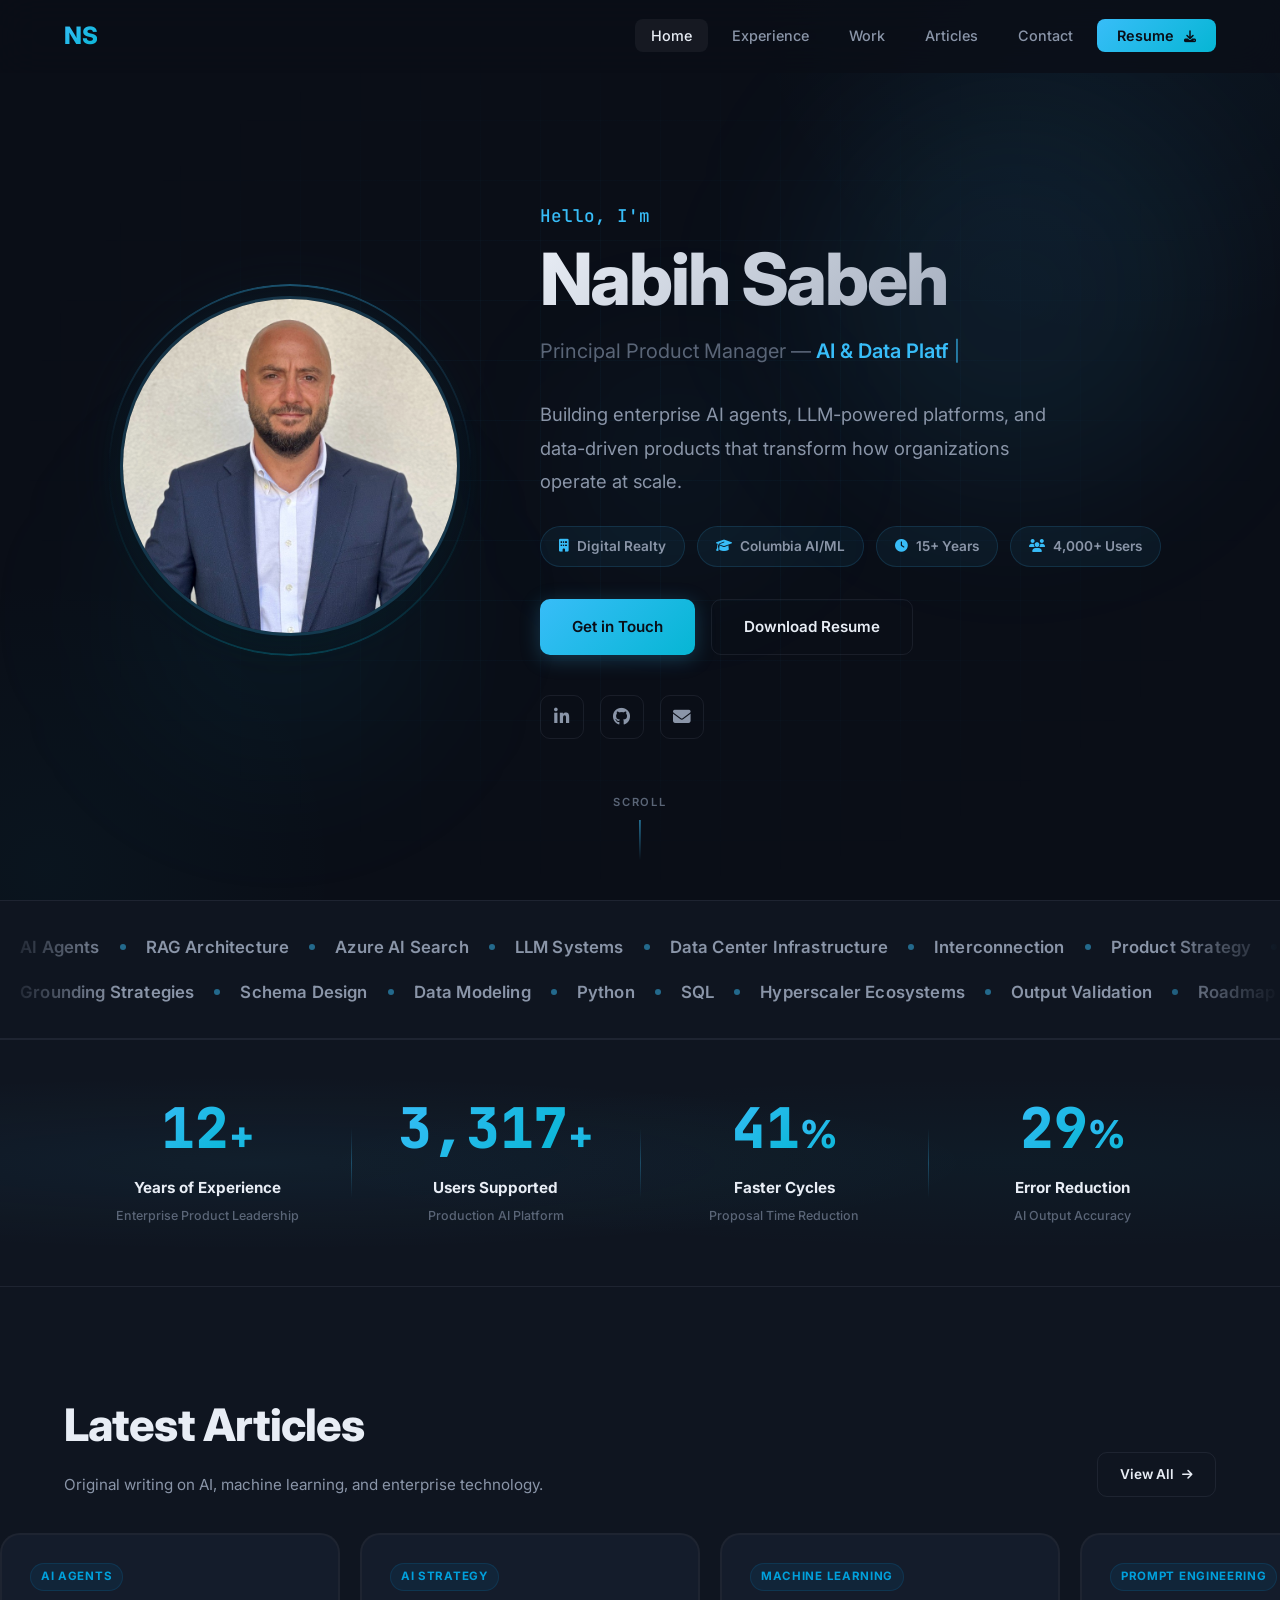
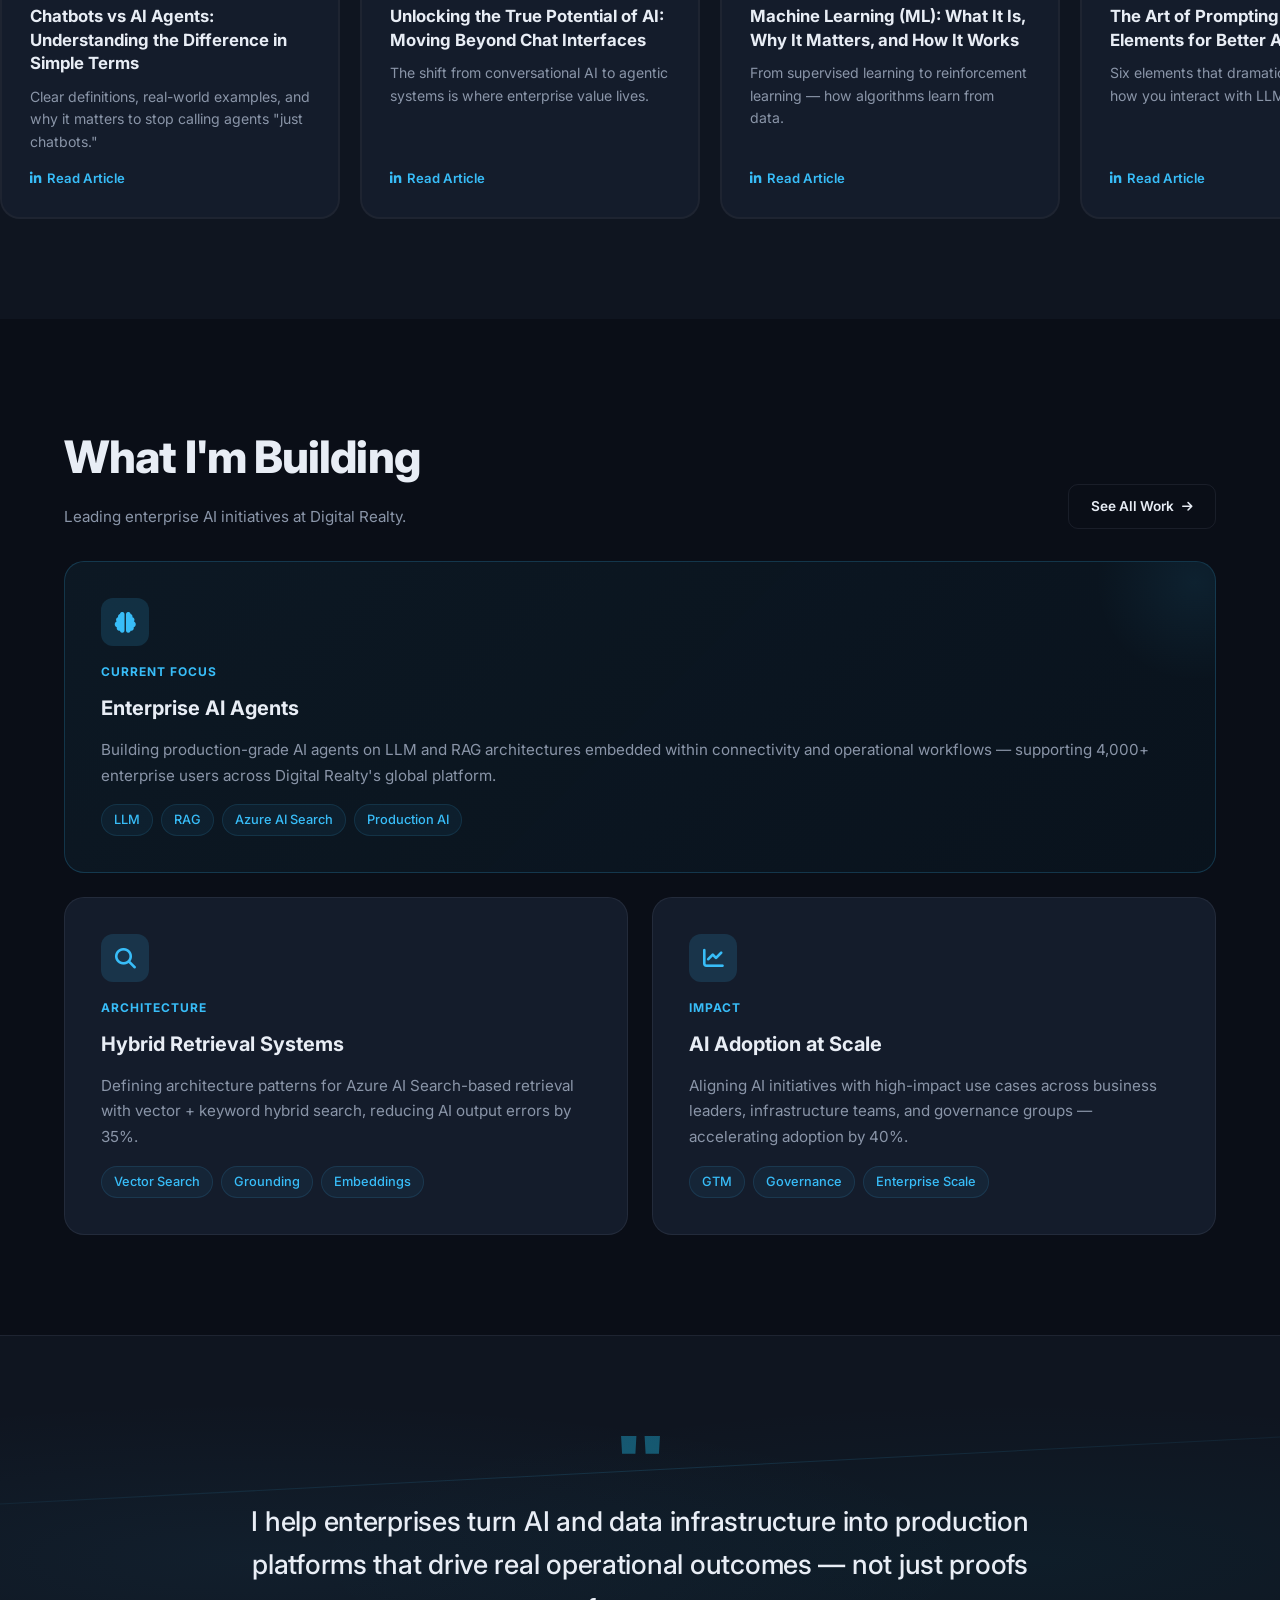
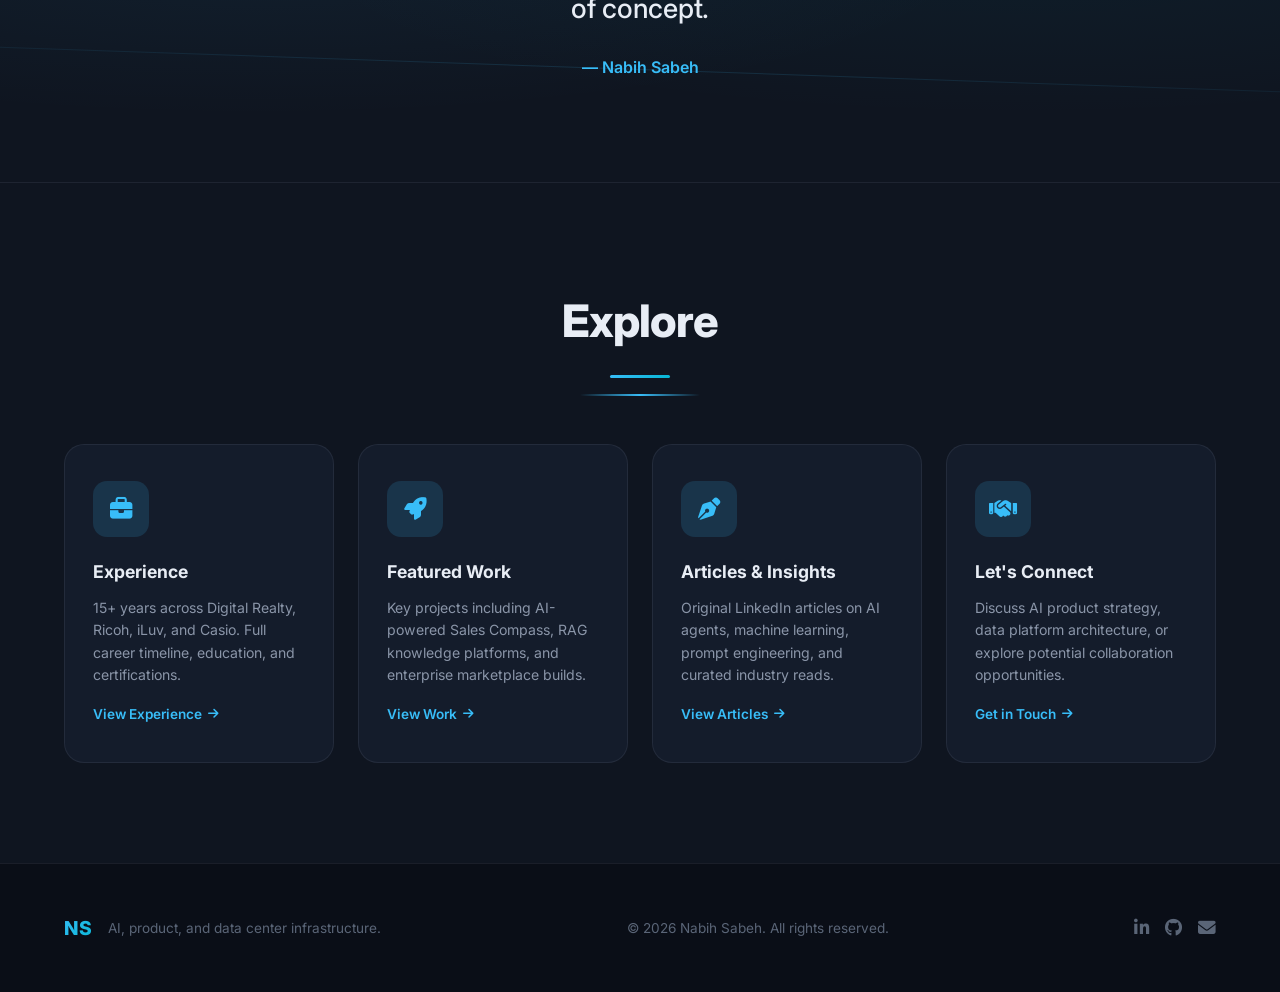
==== commit 0640a9fe: "Hide About Me bio section from homepage Made-with: Cursor" ====
--- a/index.html
+++ b/index.html
@@ -126,20 +126,7 @@
     </div>
   </section>
 
-  <!-- About -->
-  <section id="about" class="section">
-    <div class="container">
-      <h2 class="section-title reveal">About Me</h2>
-      <div class="section-glow-line reveal"></div>
-      <div class="about-content reveal">
-        <p>I'm an AI and Product leader with over 15 years of experience delivering enterprise platforms across data center infrastructure and interconnection ecosystems. Currently at <strong>Digital Realty</strong>, I lead the development of production-grade AI agents and LLM retrieval-based systems used by thousands of enterprise users.</p>
-        <p>My work sits at the intersection of <strong>artificial intelligence</strong>, <strong>data platform engineering</strong>, and <strong>product strategy</strong>. I combine deep technical fluency in RAG architectures, Azure AI Search, and workflow automation with a product leader's instinct for what drives real business impact.</p>
-        <div class="about-cta">
-          <a href="experience.html" class="btn btn-outline btn-sm">Full Experience <i class="fas fa-arrow-right"></i></a>
-        </div>
-      </div>
-    </div>
-  </section>
+  <!-- About (hidden) -->
 
   <!-- Articles Banner -->
   <section class="section section-alt articles-banner-section">
